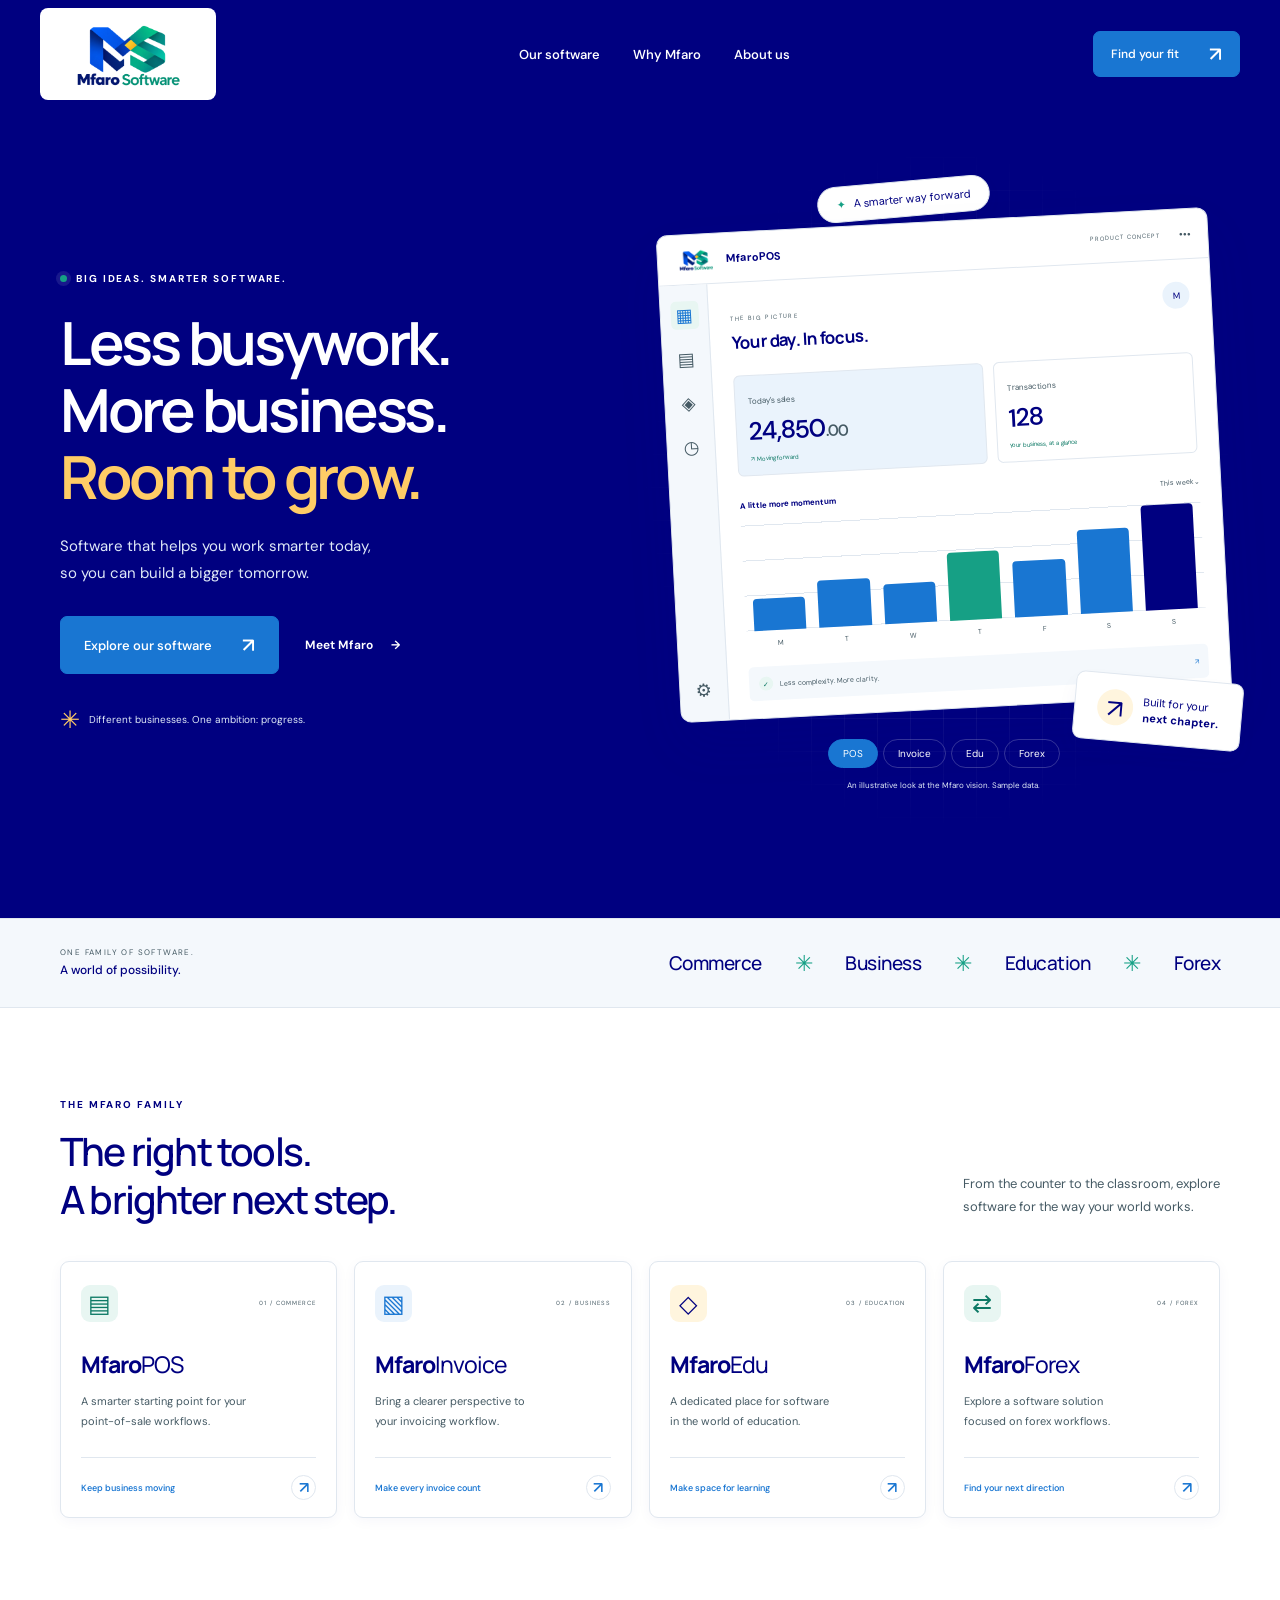
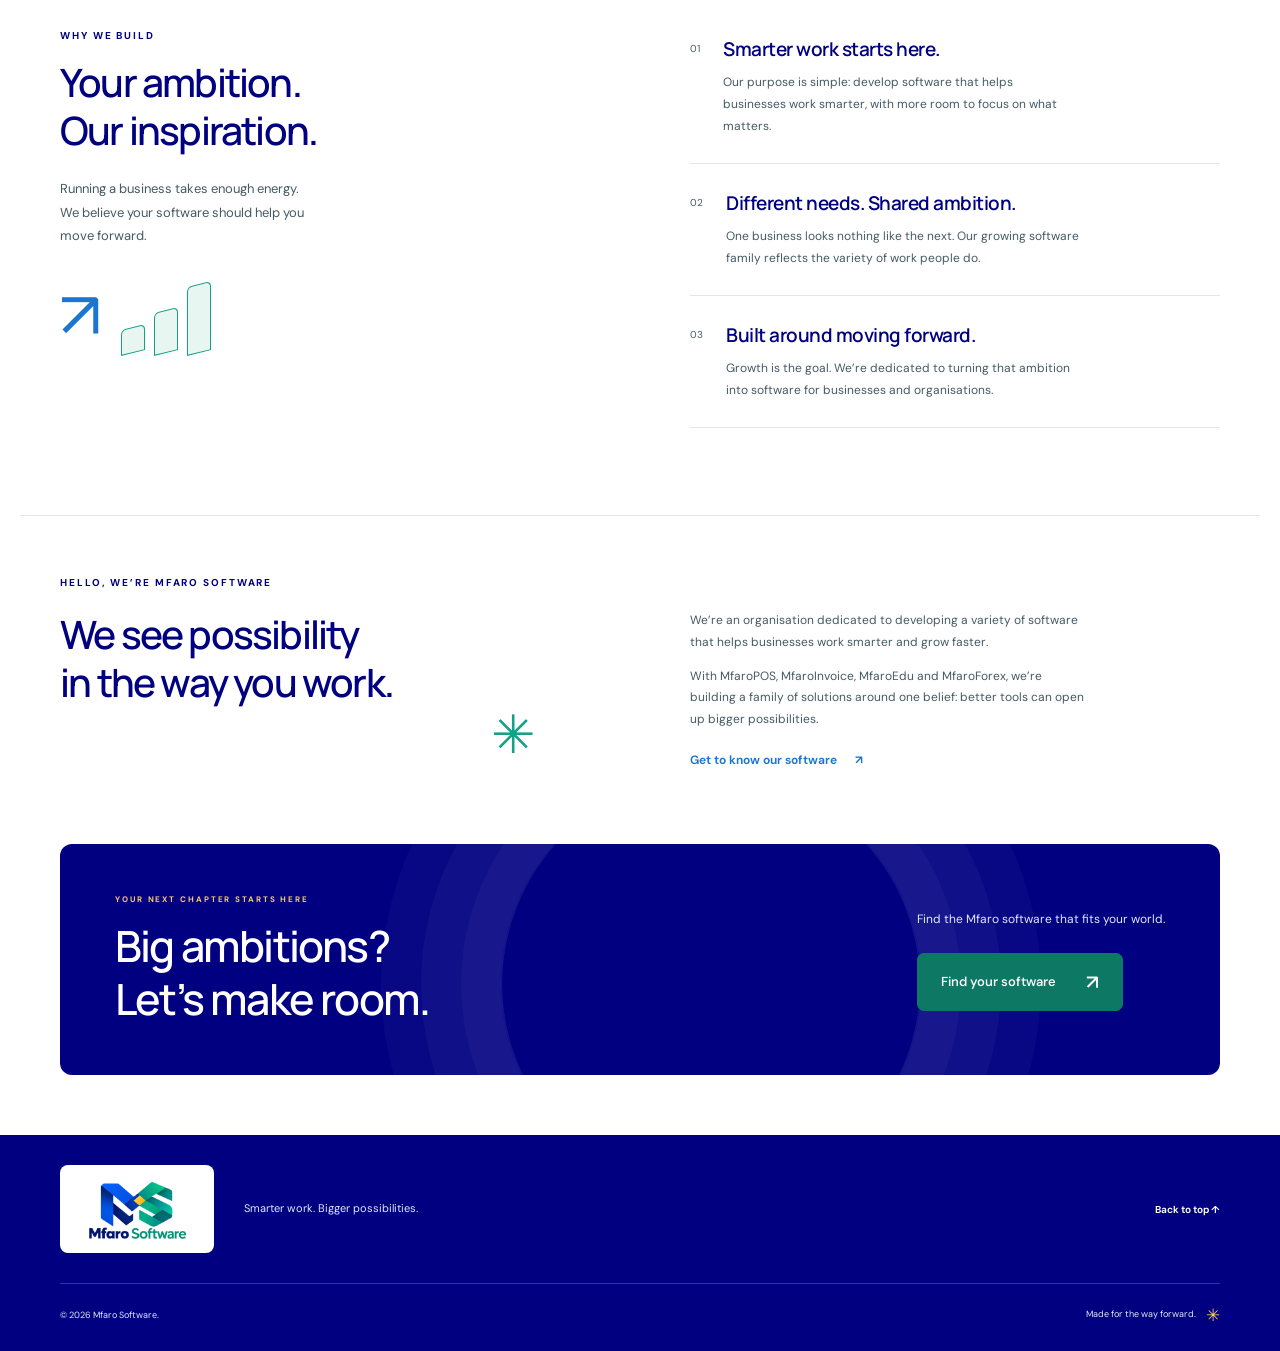
==== index.html @ 59308131 "Use supplied Mfaro Software logo across the website" ====
<!doctype html>
<html lang="en">
<head>
<meta charset="UTF-8"><meta name="viewport" content="width=device-width,initial-scale=1">
<meta name="description" content="Meet Mfaro Software. Explore MfaroPOS, MfaroInvoice, MfaroEdu and MfaroForex — software for smarter work and faster growth.">
<meta name="theme-color" content="#000080"><title>Mfaro Software — Make room for growth.</title>
<link rel="icon" type="image/png" href="mfaro-software-logo.png">
<link rel="stylesheet" href="style.css"><script src="app.js" defer></script>
</head>
<body>
<div class="header-shell"><header class="header"><a href="#" class="brand" aria-label="Mfaro Software home"><img class="brand-image" src="mfaro-software-logo.png" alt="Mfaro Software" width="176" height="92"></a><nav aria-label="Main navigation"><a href="#solutions">Our software</a><a href="#approach">Why Mfaro</a><a href="#about">About us</a></nav><button class="button small finder-open">Find your fit <span>↗</span></button><button class="menu-toggle" aria-expanded="false" aria-label="Toggle navigation">☰</button></header></div>
<main>
<div class="hero-shell"><section class="hero wrap"><div class="hero-copy"><div class="eyebrow"><span class="status-dot"></span> BIG IDEAS. SMARTER SOFTWARE.</div><h1>Less busywork.<br>More business.<br><em>Room to grow.</em></h1><p>Software that helps you work smarter today,<br class="desktop"> so you can build a bigger tomorrow.</p><div class="hero-actions"><a class="button" href="#solutions">Explore our software <span>↗</span></a><a class="text-link" href="#about">Meet Mfaro <span>→</span></a></div><div class="hero-note"><span class="mini-orbit">✳</span> Different businesses. One ambition: progress.</div></div>
<div class="hero-art"><div class="art-grid"></div><div class="floating-tag"><span>✦</span> A smarter way forward</div><div class="product-window"><div class="window-top"><span class="tiny-logo"><img src="mfaro-software-logo.png" alt="Mfaro Software" width="42" height="28"></span><strong id="preview-title">MfaroPOS</strong><span class="window-label">PRODUCT CONCEPT</span><span class="dots">•••</span></div><div class="window-body"><aside class="mock-sidebar" aria-hidden="true"><span class="selected">▦</span><span>▤</span><span>◈</span><span>◷</span><span class="sidebar-bottom">⚙</span></aside><div class="mock-main"><div class="mock-heading"><div><small>THE BIG PICTURE</small><h3 id="preview-headline">Your day. In focus.</h3></div><span class="mock-avatar">M</span></div><div class="mock-stats"><div><span id="stat-label">Today's sales</span><strong id="stat-value">24,850<span>.00</span></strong><small>↗ Moving forward</small></div><div class="stat-secondary"><span id="second-label">Transactions</span><strong id="second-value">128</strong><small>Your business, at a glance</small></div></div><div class="chart-header"><strong id="chart-title">A little more momentum</strong><span>This week⌄</span></div><div class="chart" aria-label="Illustrative growth chart"><div class="grid-lines"></div><div class="bars"><i style="--h:29%"></i><i style="--h:43%"></i><i style="--h:37%"></i><i style="--h:62%"></i><i style="--h:51%"></i><i style="--h:77%"></i><i style="--h:96%"></i></div><div class="chart-days"><span>M</span><span>T</span><span>W</span><span>T</span><span>F</span><span>S</span><span>S</span></div></div><div class="mock-bottom"><span class="check">✓</span><span>Less complexity. More clarity.</span><span>↗</span></div></div></div></div><div class="growth-badge"><span>↗</span><div>Built for your<br><strong>next chapter.</strong></div></div><div class="preview-tabs" role="group" aria-label="Explore product concepts"><button data-preview="pos" class="active" aria-pressed="true">POS</button><button data-preview="invoice" aria-pressed="false">Invoice</button><button data-preview="edu" aria-pressed="false">Edu</button><button data-preview="forex" aria-pressed="false">Forex</button></div><p class="concept-note">An illustrative look at the Mfaro vision. Sample data.</p></div></section></div>
<div class="intro-strip"><div class="wrap strip-inner"><span>ONE FAMILY OF SOFTWARE.<br><strong>A world of possibility.</strong></span><div>Commerce <span>✳</span> Business <span>✳</span> Education <span>✳</span> Forex</div></div></div>
<section class="solutions wrap" id="solutions"><div class="section-heading"><div><div class="eyebrow">THE MFARO FAMILY</div><h2>The right tools.<br>A brighter next step.</h2></div><p>From the counter to the classroom, explore<br class="desktop"> software for the way your world works.</p></div><div class="product-grid">
<button class="product-card" data-product="pos"><span class="product-top"><span class="product-symbol pos-symbol">▤</span><span class="product-index">01 / COMMERCE</span></span><h3>Mfaro<span>POS</span></h3><p>A smarter starting point for your<br>point-of-sale workflows.</p><span class="product-bottom"><span>Keep business moving</span><span class="arrow-circle">↗</span></span></button>
<button class="product-card" data-product="invoice"><span class="product-top"><span class="product-symbol invoice-symbol">▧</span><span class="product-index">02 / BUSINESS</span></span><h3>Mfaro<span>Invoice</span></h3><p>Bring a clearer perspective to<br>your invoicing workflow.</p><span class="product-bottom"><span>Make every invoice count</span><span class="arrow-circle">↗</span></span></button>
<button class="product-card" data-product="edu"><span class="product-top"><span class="product-symbol edu-symbol">◇</span><span class="product-index">03 / EDUCATION</span></span><h3>Mfaro<span>Edu</span></h3><p>A dedicated place for software<br>in the world of education.</p><span class="product-bottom"><span>Make space for learning</span><span class="arrow-circle">↗</span></span></button>
<button class="product-card" data-product="forex"><span class="product-top"><span class="product-symbol forex-symbol">⇄</span><span class="product-index">04 / FOREX</span></span><h3>Mfaro<span>Forex</span></h3><p>Explore a software solution<br>focused on forex workflows.</p><span class="product-bottom"><span>Find your next direction</span><span class="arrow-circle">↗</span></span></button>
</div></section>
<section class="approach wrap" id="approach"><div class="approach-title"><div class="eyebrow">WHY WE BUILD</div><h2>Your ambition.<br>Our inspiration.</h2><p>Running a business takes enough energy.<br>We believe your software should help you<br class="desktop"> move forward.</p><div class="line-art" aria-hidden="true"><span>↗</span><i></i><i></i><i></i></div></div><div class="principles"><article><span>01</span><div><h3>Smarter work starts here.</h3><p>Our purpose is simple: develop software that helps businesses work smarter, with more room to focus on what matters.</p></div></article><article><span>02</span><div><h3>Different needs. Shared ambition.</h3><p>One business looks nothing like the next. Our growing software family reflects the variety of work people do.</p></div></article><article><span>03</span><div><h3>Built around moving forward.</h3><p>Growth is the goal. We’re dedicated to turning that ambition into software for businesses and organisations.</p></div></article></div></section>
<section class="about wrap" id="about"><div class="eyebrow">HELLO, WE’RE MFARO SOFTWARE</div><h2>We see possibility<br>in the way you work.</h2><div class="about-text"><p>We’re an organisation dedicated to developing a variety of software that helps businesses work smarter and grow faster.</p><p>With MfaroPOS, MfaroInvoice, MfaroEdu and MfaroForex, we’re building a family of solutions around one belief: better tools can open up bigger possibilities.</p><a class="text-link" href="#solutions">Get to know our software <span>↗</span></a></div><span class="about-star" aria-hidden="true">✳</span></section>
<section class="cta wrap"><div><div class="eyebrow">YOUR NEXT CHAPTER STARTS HERE</div><h2>Big ambitions?<br>Let’s make room.</h2></div><div><p>Find the Mfaro software that fits your world.</p><button class="button light finder-open">Find your software <span>↗</span></button></div><div class="cta-orbit" aria-hidden="true"></div></section>
</main><div class="footer-shell"><footer class="wrap"><div class="footer-top"><a href="#" class="brand"><img class="brand-image" src="mfaro-software-logo.png" alt="Mfaro Software" width="176" height="92"></a><p>Smarter work. Bigger possibilities.</p><a class="text-link" href="#">Back to top ↑</a></div><div class="footer-bottom"><span>© <span id="year">2026</span> Mfaro Software.</span><span>Made for the way forward. <span class="footer-star">✳</span></span></div></footer></div>
<dialog id="product-dialog" aria-labelledby="dialog-title"><button class="close-dialog" aria-label="Close dialog">×</button><div id="dialog-content"></div></dialog>
</body></html>
---- style.css ----
@import url('https://fonts.googleapis.com/css2?family=DM+Sans:wght@400;450;500;550;600;650;700&family=Manrope:wght@400;500;600;650;700;750;800&display=swap');
:root{
  --primary-navy:#000080;
  --professional-blue:#1976D2;
  --emerald-green:#16A085;
  --white:#FFFFFF;
  --gold-accent:#FFCC66;
  --text-primary:var(--primary-navy);
  --text-secondary:#455A64;
  --background-primary:var(--white);
  --background-soft:#F4F8FC;
  --border-color:#E0E7EF;
  --blue-soft:#EAF3FC;
  --emerald-soft:#E8F6F2;
  --gold-soft:#FFF5DE;
  --blue-hover:#125DA8;
  --emerald-action:#0D7965;
  --emerald-hover:#096451;
  --text-on-dark:#DFE9F7;
  --border-on-dark:#FFFFFF33;
  --grid-on-dark:#FFFFFF18;
  --orbit-on-dark:#FFFFFF08;
  --shadow-soft:#0000800A;
  --shadow-medium:#00008014;
  --shadow-dialog:#00008033;
  --backdrop:#00008080;
  --mask-solid:#000000;
}*{box-sizing:border-box}html{scroll-behavior:smooth;scroll-padding-top:100px}body{margin:0;background:var(--background-primary);color:var(--text-primary);font-family:'DM Sans',sans-serif;-webkit-font-smoothing:antialiased}button,a{-webkit-tap-highlight-color:transparent}button{font:inherit;cursor:pointer}a{color:inherit;text-decoration:none}button:focus-visible,a:focus-visible{outline:3px solid var(--professional-blue);outline-offset:5px}.wrap{max-width:1240px;margin:auto;padding-left:40px;padding-right:40px}.header{height:108px;max-width:1320px;margin:auto;padding:0 40px;display:flex;align-items:center;justify-content:space-between;gap:35px}.brand{display:flex;align-items:center;gap:11px;font-size:31px;font-weight:800;line-height:.9;letter-spacing:-1.6px}.brand-sub{display:block;font-size:8px;letter-spacing:3.7px;margin-top:8px;margin-left:2px;font-weight:650}.brand-icon{display:flex;align-items:center;justify-content:center;font-weight:800;background:var(--text-primary);color:var(--gold-accent);height:42px;width:42px;border-radius:12px;font-size:31px;letter-spacing:-5px;padding-right:6px}.brand-icon span{font-size:19px;align-self:flex-start;line-height:1.1;margin-top:5px}.header nav{display:flex;gap:33px;font-size:13px;font-weight:550}.header nav a:hover,.text-link:hover{color:var(--professional-blue)}.button{display:inline-flex;align-items:center;justify-content:space-between;gap:30px;padding:18px 23px;background:var(--professional-blue);color:var(--white);border:1px solid var(--professional-blue);border-radius:7px;font-size:13px;font-weight:550;transition:transform .2s,background .2s}.button:hover{background:var(--blue-hover);transform:translateY(-2px)}.button span{font-size:20px;line-height:1}.button.small{padding:12px 17px;font-size:12px}.menu-toggle{display:none}.hero{display:grid;grid-template-columns:1.02fr 1fr;gap:30px;align-items:center;padding-top:61px;padding-bottom:80px;min-height:650px}.eyebrow{font-size:10px;font-weight:700;letter-spacing:1.9px;display:flex;align-items:center;gap:9px}.status-dot{height:7px;width:7px;border-radius:50%;background:var(--emerald-green);box-shadow:0 0 0 4px var(--emerald-soft)}h1,h2,h3,p{margin:0}h1,h2,h3{font-family:Manrope,sans-serif}h1{font-size:clamp(48px,4.65vw,65px);line-height:1.12;letter-spacing:-3.3px;font-weight:650;margin:25px 0 23px}h1 em{font-style:normal;color:var(--gold-accent)}p{font-size:15px;line-height:1.8;color:var(--text-secondary)}.hero-actions{display:flex;align-items:center;gap:26px;margin-top:29px}.text-link{color:var(--professional-blue);font-size:12px;font-weight:650;display:inline-flex;gap:18px;align-items:center}.hero-note{display:flex;align-items:center;gap:9px;font-size:10px;color:var(--text-secondary);margin-top:30px}.mini-orbit{font-size:24px;color:var(--emerald-green)}.hero-art{position:relative;padding:52px 0 46px 7px;min-width:0}.art-grid{position:absolute;inset:-12px -15px 15px;background-image:linear-gradient(var(--grid-on-dark) 1px,transparent 1px),linear-gradient(90deg,var(--grid-on-dark) 1px,transparent 1px);background-size:33px 33px;mask-image:radial-gradient(ellipse,var(--mask-solid) 30%,transparent 72%)}.floating-tag{position:absolute;top:12px;left:28%;font-size:11px;transform:rotate(-5deg);border:1px solid var(--border-color);background:var(--emerald-soft);padding:10px 18px;border-radius:30px;box-shadow:0 5px 15px var(--shadow-soft)}.floating-tag span{color:var(--professional-blue);margin-right:5px}.product-window{position:relative;transform:rotate(-3deg);background:var(--white);border:1px solid var(--border-color);border-radius:11px;box-shadow:0 24px 50px var(--shadow-medium);overflow:hidden}.window-top{height:50px;display:flex;align-items:center;gap:9px;border-bottom:1px solid var(--border-color);padding:0 17px}.tiny-logo{font-size:16px;color:var(--emerald-green);font-weight:800}.window-top strong{font-size:11px}.window-label{font-size:6px;letter-spacing:1px;margin-left:auto;color:var(--text-secondary)}.dots{font-size:11px;margin-left:10px;color:var(--text-secondary)}.window-body{display:flex}.mock-sidebar{width:48px;background:var(--background-soft);border-right:1px solid var(--border-color);display:flex;flex-direction:column;align-items:center;padding:16px 0;gap:16px;flex-shrink:0;color:var(--text-secondary);font-size:18px}.mock-sidebar span{width:28px;height:28px;display:grid;place-items:center}.mock-sidebar .selected{color:var(--professional-blue);background:var(--emerald-soft);border-radius:5px}.sidebar-bottom{margin-top:auto}.mock-main{padding:22px 21px 17px;flex:1;min-width:0}.mock-heading{display:flex;justify-content:space-between}.mock-heading small{font-size:6px;letter-spacing:1.4px;color:var(--text-secondary)}.mock-heading h3{font-size:17px;margin-top:5px;letter-spacing:-.6px}.mock-avatar{height:27px;width:27px;border-radius:50%;background:var(--blue-soft);display:grid;place-items:center;font-size:9px}.mock-stats{display:grid;grid-template-columns:1.25fr 1fr;gap:10px;margin-top:22px}.mock-stats>div{background:var(--blue-soft);border:1px solid var(--border-color);border-radius:6px;padding:12px}.mock-stats>div>span{font-size:8px;color:var(--text-secondary)}.mock-stats strong{font-size:25px;display:block;margin-top:6px;letter-spacing:-1px;font-weight:550}.mock-stats strong span{font-size:16px;color:var(--text-secondary)}.mock-stats small{font-size:6px;display:block;color:var(--emerald-action);margin-top:7px}.mock-stats .stat-secondary{background:var(--white);border-color:var(--border-color)}.stat-secondary strong{font-size:25px}.chart-header{display:flex;justify-content:space-between;margin-top:24px;font-size:8px}.chart-header>span{font-size:7px;color:var(--text-secondary)}.chart{position:relative;height:129px;margin-top:12px}.grid-lines{position:absolute;inset:0 0 20px;background:repeating-linear-gradient(to top,var(--border-color) 0px,var(--border-color) 1px,transparent 1px,transparent 35px)}.bars{height:109px;display:flex;align-items:flex-end;justify-content:space-around;position:relative;gap:13px;padding:0 8px}.bars i{height:var(--h);flex:1;border-radius:4px 4px 0 0;background:var(--blue-soft)}.bars i:nth-child(4){background:var(--emerald-green)}.bars i:last-child{background:var(--primary-navy)}.chart-days{display:flex;justify-content:space-around;padding-top:8px;font-size:7px;color:var(--text-secondary)}.mock-bottom{display:flex;align-items:center;gap:7px;background:var(--background-soft);margin-top:16px;border-radius:5px;padding:10px;font-size:7px;color:var(--text-secondary)}.mock-bottom>span:last-child{margin-left:auto;color:var(--professional-blue)}.check{background:var(--emerald-soft);color:var(--emerald-action);border-radius:50%;width:14px;height:14px;display:grid;place-items:center}.growth-badge{position:absolute;bottom:93px;right:-22px;display:flex;align-items:center;gap:10px;border:1px solid var(--border-color);background:var(--gold-soft);border-radius:9px;box-shadow:0 10px 20px var(--shadow-soft);padding:15px 22px;transform:rotate(5deg);font-size:11px;line-height:1.5}.growth-badge>span{font-size:26px;color:var(--gold-accent);background:var(--gold-soft);border-radius:50%;width:36px;height:36px;display:grid;place-items:center}.preview-tabs{display:flex;position:relative;justify-content:center;gap:5px;margin-top:30px}.preview-tabs button{border:0;background:transparent;font-size:10px;padding:7px 14px;border-radius:20px;color:var(--text-secondary)}.preview-tabs button.active{background:var(--professional-blue);color:var(--white)}.concept-note{position:relative;text-align:center;font-size:8px;margin-top:10px;color:var(--text-secondary)}.intro-strip{border-top:1px solid var(--border-color);border-bottom:1px solid var(--border-color);background:var(--background-soft)}.strip-inner{display:flex;align-items:center;justify-content:space-between;padding-top:26px;padding-bottom:26px;gap:30px}.strip-inner>span{font-size:8px;letter-spacing:1.4px;line-height:1.8;color:var(--text-secondary)}.strip-inner>span strong{font-size:12px;letter-spacing:0;color:var(--text-primary);font-weight:500}.strip-inner>div{display:flex;gap:33px;align-items:center;font-family:Manrope,sans-serif;font-size:19px;font-weight:500;letter-spacing:-.5px}.strip-inner>div span{color:var(--emerald-green);font-size:22px}.solutions{padding-top:90px;padding-bottom:85px}.section-heading{display:flex;align-items:flex-end;justify-content:space-between;margin-bottom:37px}.section-heading h2,h2{font-size:39px;line-height:1.22;letter-spacing:-1.8px;font-weight:550;margin-top:17px}.section-heading>p{font-size:13px;margin-bottom:5px}.product-grid{display:grid;grid-template-columns:repeat(4,1fr);gap:17px}.product-card{background:var(--white);box-shadow:0 3px 14px var(--shadow-soft);border:1px solid var(--border-color);border-radius:9px;text-align:left;padding:23px 20px 17px;color:var(--text-primary);transition:transform .2s,background .2s,box-shadow .2s}.product-card:hover{background:var(--white);transform:translateY(-6px);box-shadow:0 12px 20px var(--shadow-soft)}.product-top{display:flex;align-items:center;justify-content:space-between;gap:10px}.product-symbol{height:37px;width:37px;display:grid;place-items:center;font-size:24px;border-radius:9px}.pos-symbol{background:var(--emerald-soft);color:var(--emerald-action)}.invoice-symbol{background:var(--blue-soft);color:var(--professional-blue)}.edu-symbol{background:var(--gold-soft);color:var(--gold-accent)}.forex-symbol{background:var(--emerald-soft);color:var(--professional-blue)}.product-index{font-size:6px;letter-spacing:1px;color:var(--text-secondary)}.product-card h3{font-size:23px;font-weight:750;letter-spacing:-1px;margin-top:26px}.product-card h3>span{font-weight:450}.product-card p{font-size:11px;line-height:1.9;margin-top:11px}.product-bottom{border-top:1px solid var(--border-color);display:flex;align-items:center;justify-content:space-between;margin-top:25px;padding-top:17px;font-size:9px;font-weight:550}.arrow-circle{height:25px;width:25px;border-radius:50%;border:1px solid var(--border-color);display:grid;place-items:center;font-size:16px}.approach{display:grid;grid-template-columns:1fr 1fr;gap:100px;padding-top:26px;padding-bottom:87px}.approach-title p{font-size:13px;margin-top:23px}.principles article{display:flex;gap:23px;padding:26px 0;border-bottom:1px solid var(--border-color)}.principles article:first-child{padding-top:7px}.principles article>span{font-size:10px;color:var(--text-secondary);padding-top:6px}.principles h3{font-size:19px;letter-spacing:-.5px;font-weight:600}.principles p{font-size:12px;margin-top:10px;max-width:355px}.line-art{display:flex;align-items:flex-end;gap:9px;position:relative;margin-top:26px;height:79px;width:180px}.line-art i{display:block;width:24px;border:1px solid var(--border-color);background:var(--emerald-soft);border-radius:5px 5px 0 0;transform:skewY(-14deg)}.line-art i:nth-child(2){height:26px}.line-art i:nth-child(3){height:43px}.line-art i:nth-child(4){height:69px}.line-art span{font-size:66px;font-weight:400;margin-right:12px;color:var(--emerald-green);line-height:1.1}.about{border-top:1px solid var(--border-color);padding-top:60px;padding-bottom:70px;position:relative;display:grid;grid-template-columns:1fr 1fr;gap:0 100px}.about>.eyebrow{grid-column:1/-1}.about h2{margin-top:22px}.about-text{margin-top:21px;max-width:400px}.about-text p{font-size:12px;margin-bottom:12px}.about-text .text-link{margin-top:10px}.about-star{position:absolute;left:38%;bottom:70px;font-size:53px;color:var(--gold-accent)}.cta{background:var(--text-primary);border-radius:12px;color:var(--white);position:relative;overflow:hidden;display:flex;justify-content:space-between;align-items:center;padding:50px 55px;margin-top:5px;margin-bottom:60px;max-width:1160px;gap:30px}.cta .eyebrow{color:var(--gold-accent);font-size:8px}.cta h2{font-size:43px;margin-top:16px;position:relative;z-index:1}.cta>div:nth-child(2){position:relative;z-index:1}.cta p{color:var(--text-on-dark);font-size:12px;margin-bottom:22px}.button.light{background:var(--emerald-action);color:var(--white);border-color:var(--emerald-action)}.button.light:hover{background:var(--emerald-hover);border-color:var(--emerald-hover)}.cta-orbit{position:absolute;left:38%;top:-70px;border:1px solid var(--grid-on-dark);width:420px;height:420px;border-radius:50%;box-shadow:0 0 0 40px var(--orbit-on-dark),0 0 0 80px var(--orbit-on-dark),0 0 0 120px var(--orbit-on-dark)}footer{padding-bottom:25px}.footer-top{display:flex;align-items:center;gap:30px;padding-bottom:30px}.footer-top .brand{font-size:24px}.footer-top .brand-icon{height:34px;width:34px;font-size:25px}.footer-top .brand-icon span{font-size:14px}.footer-top .brand-sub{font-size:6px;letter-spacing:3px;margin-top:6px}.footer-top p{font-size:11px}.footer-top>.text-link{margin-left:auto;font-size:10px}.footer-bottom{display:flex;justify-content:space-between;border-top:1px solid var(--border-color);padding-top:20px;font-size:9px;color:var(--text-secondary);align-items:center}.footer-star{font-size:17px;vertical-align:middle;margin-left:8px;color:var(--emerald-green)}dialog{border:1px solid var(--border-color);border-radius:15px;padding:42px;color:var(--text-primary);background:var(--background-primary);width:min(520px,calc(100% - 32px));box-shadow:0 30px 100px var(--shadow-dialog)}dialog::backdrop{background:var(--backdrop);backdrop-filter:blur(5px)}.close-dialog{position:absolute;right:14px;top:10px;font-size:27px;background:transparent;border:0;color:var(--text-primary)}dialog h2{font-size:31px;margin:18px 0}dialog p{font-size:13px}dialog .eyebrow{font-size:9px}dialog .button{margin-top:25px}.finder-options{display:grid;grid-template-columns:1fr 1fr;gap:10px;margin-top:25px}.finder-options button{border:1px solid var(--border-color);background:var(--white);text-align:left;padding:18px 14px;border-radius:7px;color:var(--text-primary);font-size:12px}.finder-options button:hover{background:var(--emerald-soft);border-color:var(--border-color)}.finder-options button span{display:block;color:var(--text-secondary);font-size:10px;margin-top:7px}.detail-tag{display:inline-block;background:var(--emerald-soft);padding:7px 11px;border-radius:20px;color:var(--emerald-action);font-size:10px;margin-top:20px}.detail-note{border-top:1px solid var(--border-color);padding-top:16px;margin-top:22px;font-size:10px!important}.dialog-back{background:none;border:0;padding:0;color:var(--professional-blue);font-size:11px;margin-top:22px;display:block}

/* Brand contexts: preserve existing component geometry and behaviour. */
.header-shell,.hero-shell,.footer-shell{background:var(--primary-navy)}
.header{color:var(--white)}
.header .brand-icon,footer .brand-icon{background:var(--professional-blue);color:var(--white)}
.header nav a{color:var(--white);border-radius:4px;transition:background .2s,box-shadow .2s}
.header nav a:hover,.header nav a:active{background:var(--professional-blue);box-shadow:0 0 0 7px var(--professional-blue);color:var(--white)}
.header .menu-toggle{color:var(--white)}
.hero{color:var(--white)}
.hero-copy p,.hero-note,.concept-note{color:var(--text-on-dark)}
.hero-copy .eyebrow{color:var(--white)}
.hero .text-link{color:var(--white)}
.hero .text-link:hover{color:var(--gold-accent)}
.mini-orbit{color:var(--gold-accent)}
.status-dot{box-shadow:0 0 0 4px var(--grid-on-dark)}
.product-window,.growth-badge,.floating-tag{color:var(--text-primary)}
.floating-tag{background:var(--white);border-color:var(--border-color)}
.floating-tag span{color:var(--emerald-green)}
.growth-badge{background:var(--white)}
.growth-badge>span{background:var(--gold-soft);color:var(--text-primary)}
.preview-tabs button{color:var(--white);border:1px solid var(--border-on-dark);transition:background .2s,border-color .2s}
.preview-tabs button:hover{background:var(--blue-hover);border-color:var(--professional-blue)}
.preview-tabs button.active{border-color:var(--professional-blue)}
.bars i{background:var(--professional-blue)}
.bars i:nth-child(4){background:var(--emerald-green)}
.bars i:last-child{background:var(--primary-navy)}
.tiny-logo{color:var(--professional-blue)}
.pos-symbol{color:var(--emerald-action)}
.edu-symbol{color:var(--text-primary)}
.forex-symbol{color:var(--emerald-action)}
.product-card:hover{border-color:var(--professional-blue)}
.product-card:hover .arrow-circle{background:var(--professional-blue);border-color:var(--professional-blue);color:var(--white)}
.product-bottom{color:var(--professional-blue)}
.line-art span{color:var(--professional-blue)}
.line-art i{border-color:var(--emerald-green)}
.about-star{color:var(--emerald-green)}
.cta h2{color:var(--white)}
footer{padding-top:30px;color:var(--white)}
.footer-top p,.footer-bottom{color:var(--text-on-dark)}
.footer-top>.text-link{color:var(--white)}
.footer-top>.text-link:hover{color:var(--gold-accent)}
.footer-bottom{border-color:var(--border-on-dark)}
.footer-star{color:var(--gold-accent)}
.finder-options button:hover{border-color:var(--professional-blue)}
.finder-options button:active{background:var(--blue-soft)}
.detail-tag{color:var(--emerald-action)}
.dialog-back:hover{color:var(--blue-hover)}
button:focus-visible,a:focus-visible{outline-color:var(--professional-blue)}
.header :focus-visible,.hero :focus-visible,.cta :focus-visible,footer :focus-visible{outline-color:var(--gold-accent)}
.button:active{background:var(--blue-hover);transform:translateY(0)}
.button.light:active{background:var(--emerald-hover)}
button:disabled{opacity:.55;cursor:not-allowed;transform:none}


@media(min-width:1500px){.hero{padding-top:85px;padding-bottom:100px}.header{height:115px}}@media(max-width:1100px){.wrap{padding-left:30px;padding-right:30px}.hero{gap:25px}h1{font-size:52px}.growth-badge{right:-4px}.mock-main{padding:17px 14px}.mock-stats strong{font-size:21px}.hero-actions{gap:18px}.hero-actions .button{padding:16px;gap:18px}.product-grid{gap:10px}.product-card{padding:19px 14px 15px}.product-index{font-size:5px}.product-card h3{font-size:20px}.product-card p{font-size:10px}.product-bottom{font-size:8px}.approach,.about{gap:60px}.cta{margin-left:30px;margin-right:30px}.strip-inner>div{gap:22px;font-size:17px}}
@media(max-width:760px){.header{height:85px;padding:0 24px;gap:15px}.header .brand{font-size:26px}.header .brand-icon{height:37px;width:37px}.header .button{margin-left:auto;padding:11px 13px;gap:12px;font-size:10px}.menu-toggle{display:block;border:0;background:none;color:var(--text-primary);font-size:22px;padding:5px}.header nav{display:none;position:absolute;left:20px;right:20px;top:77px;background:var(--background-primary);border:1px solid var(--border-color);padding:23px;z-index:10;border-radius:8px;box-shadow:0 12px 30px var(--shadow-soft)}.header nav.open{display:flex;flex-direction:column;gap:23px}.wrap{padding-left:25px;padding-right:25px}.hero{grid-template-columns:1fr;padding-top:34px;gap:20px;padding-bottom:35px}.hero-copy{max-width:520px}.eyebrow{font-size:8px;letter-spacing:1.5px}h1{font-size:clamp(37px,10.5vw,55px);letter-spacing:-2px;margin-top:24px}.hero p{font-size:14px}.hero-actions{gap:28px}.hero-note{font-size:10px;margin-top:23px}.hero-art{max-width:510px;width:100%;margin:0 auto;padding:52px 12px 20px}.hero-art .concept-note{font-size:8px}.product-window{transform:rotate(-2deg)}.mock-main{padding:20px}.mock-stats strong{font-size:27px}.growth-badge{bottom:90px;right:-5px;padding:12px 18px}.strip-inner{flex-direction:column;align-items:flex-start;gap:19px;padding-top:24px;padding-bottom:24px}.strip-inner>span br{display:none}.strip-inner>span strong{margin-left:12px;font-size:11px}.strip-inner>div{width:100%;justify-content:space-between;font-size:15px;gap:8px}.strip-inner>div span{font-size:16px}.solutions{padding-top:52px;padding-bottom:48px}.section-heading{display:block;margin-bottom:25px}.section-heading h2,h2{font-size:33px;letter-spacing:-1.4px}.section-heading>p{margin-top:19px;font-size:12px}.desktop{display:none}.product-grid{grid-template-columns:1fr 1fr;gap:12px}.product-card{padding:18px 15px}.product-index{font-size:5px;letter-spacing:.6px}.product-symbol{width:31px;height:31px;font-size:21px}.product-card h3{font-size:21px;margin-top:21px}.product-card p{font-size:10px}.product-card p br{display:none}.product-bottom{font-size:8px;gap:5px;margin-top:19px}.arrow-circle{flex-shrink:0;width:21px;height:21px;font-size:13px}.approach{grid-template-columns:1fr;gap:28px;padding-top:13px;padding-bottom:48px}.approach-title p{margin-top:17px;font-size:12px}.line-art{display:none}.principles article{padding:23px 0;gap:21px}.principles h3{font-size:18px}.principles p{max-width:none}.about{display:block;padding-top:40px;padding-bottom:44px}.about h2{font-size:34px}.about-text{max-width:90%;margin-top:24px}.about-star{left:auto;right:20px;top:91px;bottom:auto;font-size:42px}.cta{margin:0 20px 40px;padding:32px 27px;display:block}.cta h2{font-size:37px}.cta p{margin-top:24px;font-size:11px;margin-bottom:18px}.cta .button{font-size:12px}.cta-orbit{left:40%;top:0}.footer-top{flex-wrap:wrap;gap:18px;padding-bottom:24px}.footer-top p{order:3;flex-basis:100%;font-size:11px}.footer-top>.text-link{font-size:9px}.footer-bottom{font-size:8px;gap:10px}.footer-star{font-size:15px}dialog{padding:35px 26px}.finder-options{gap:9px}}
@media(prefers-reduced-motion:reduce){html{scroll-behavior:auto}*{transition:none!important}}


@media(max-width:760px){.header nav{background:var(--primary-navy);border-color:var(--border-on-dark)}}

/* Supplied Mfaro Software logo, preserved with its original transparency. */
.brand-image{display:block;width:176px;height:92px;object-fit:contain;background:var(--white);border-radius:8px;padding:3px}
.footer-top .brand-image{width:154px;height:88px}
.tiny-logo img{display:block;width:42px;height:28px;object-fit:contain;background:var(--white);border-radius:3px}
@media(max-width:760px){.header .brand-image{width:126px;height:74px}.footer-top .brand-image{width:135px;height:80px}}
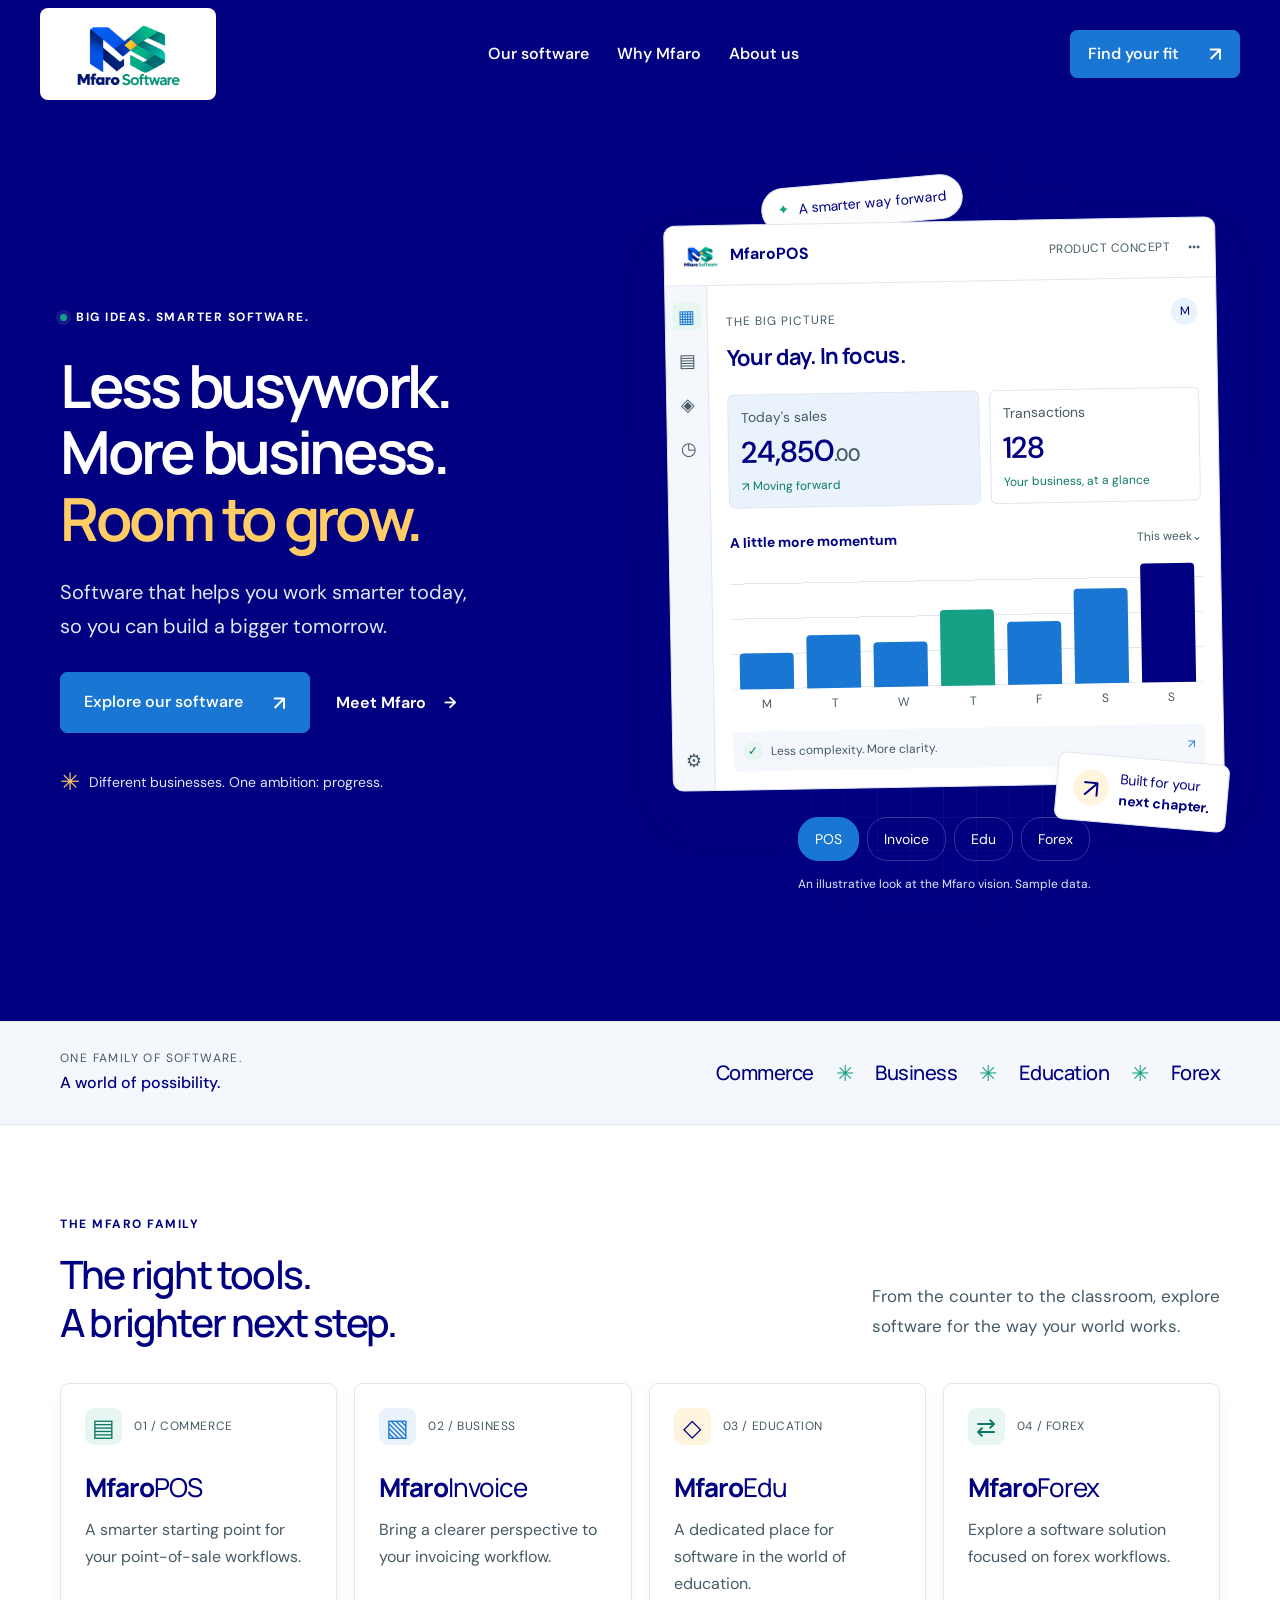
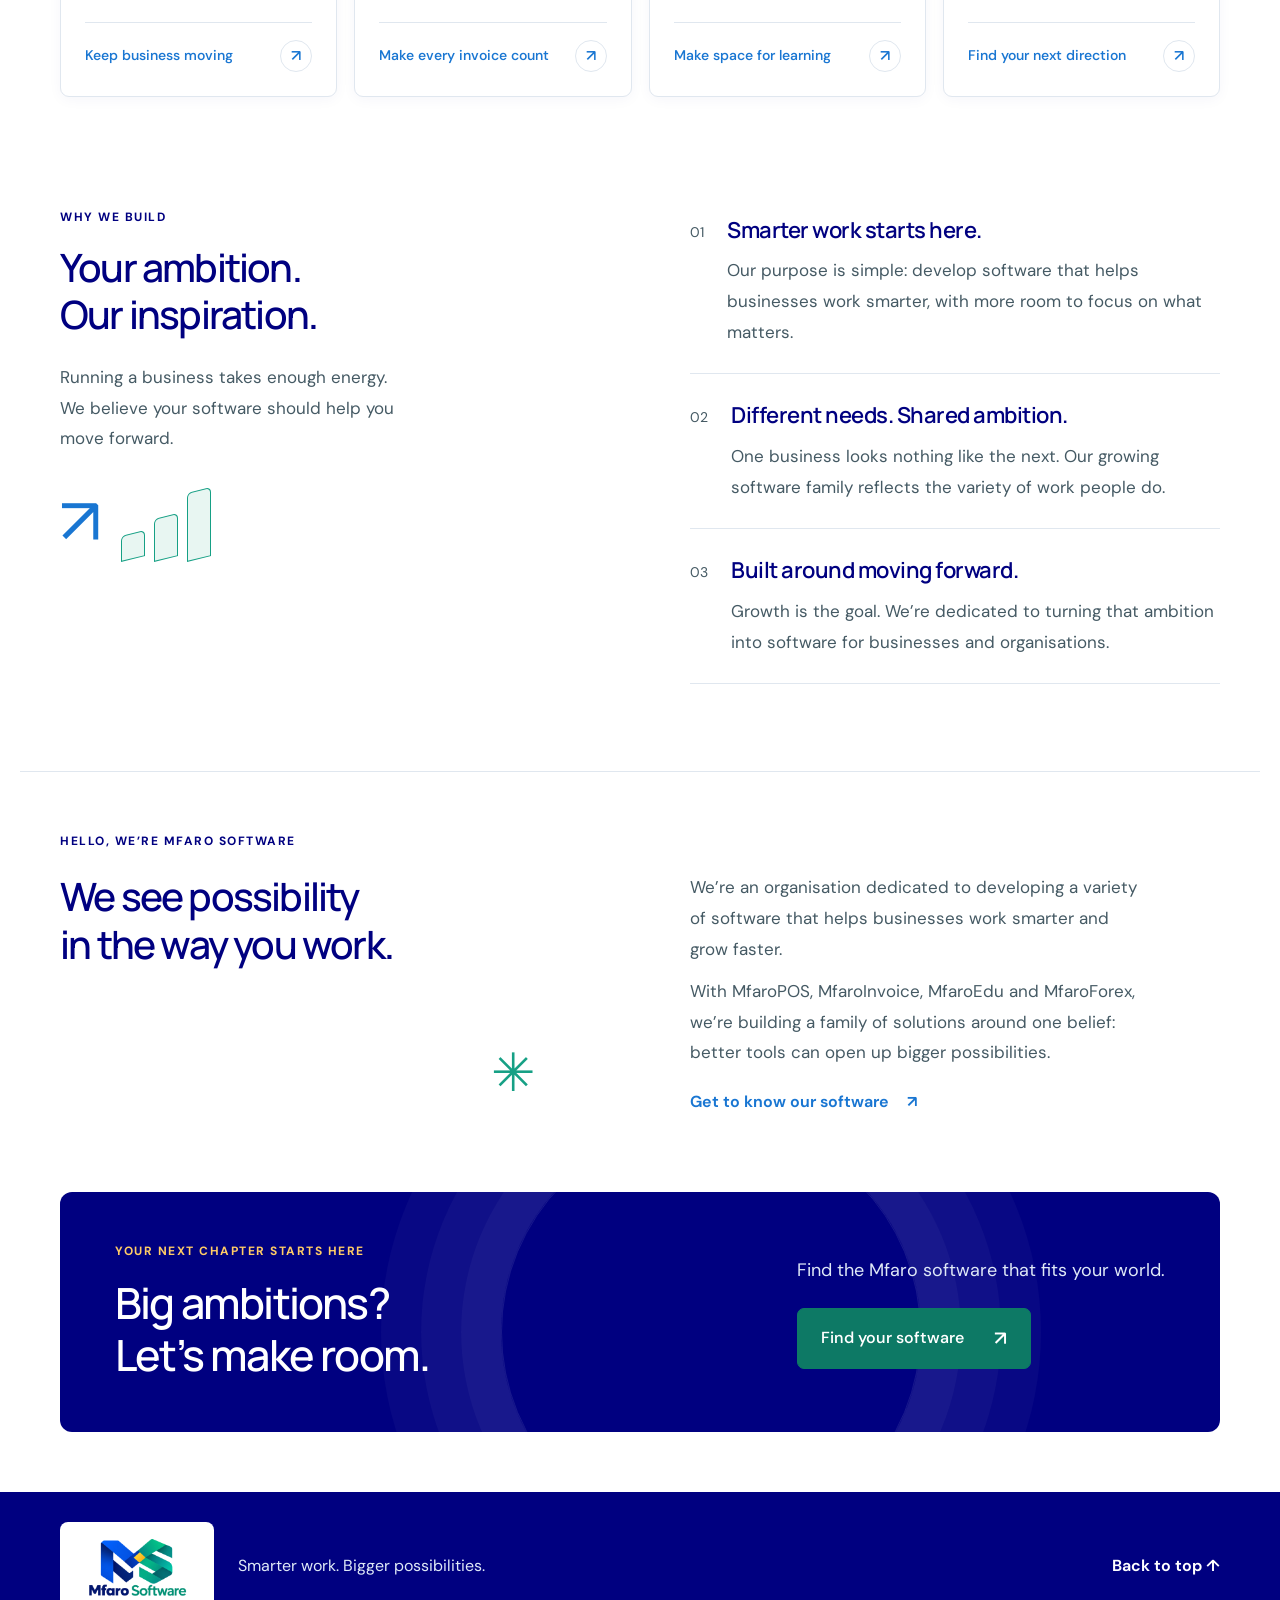
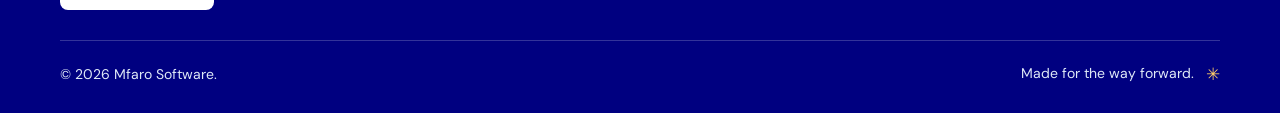
==== commit 100b2eba: "Improve website readability with larger text and responsive spacing" ====
--- a/index.html
+++ b/index.html
@@ -14,10 +14,10 @@
 <div class="hero-art"><div class="art-grid"></div><div class="floating-tag"><span>✦</span> A smarter way forward</div><div class="product-window"><div class="window-top"><span class="tiny-logo"><img src="mfaro-software-logo.png" alt="Mfaro Software" width="42" height="28"></span><strong id="preview-title">MfaroPOS</strong><span class="window-label">PRODUCT CONCEPT</span><span class="dots">•••</span></div><div class="window-body"><aside class="mock-sidebar" aria-hidden="true"><span class="selected">▦</span><span>▤</span><span>◈</span><span>◷</span><span class="sidebar-bottom">⚙</span></aside><div class="mock-main"><div class="mock-heading"><div><small>THE BIG PICTURE</small><h3 id="preview-headline">Your day. In focus.</h3></div><span class="mock-avatar">M</span></div><div class="mock-stats"><div><span id="stat-label">Today's sales</span><strong id="stat-value">24,850<span>.00</span></strong><small>↗ Moving forward</small></div><div class="stat-secondary"><span id="second-label">Transactions</span><strong id="second-value">128</strong><small>Your business, at a glance</small></div></div><div class="chart-header"><strong id="chart-title">A little more momentum</strong><span>This week⌄</span></div><div class="chart" aria-label="Illustrative growth chart"><div class="grid-lines"></div><div class="bars"><i style="--h:29%"></i><i style="--h:43%"></i><i style="--h:37%"></i><i style="--h:62%"></i><i style="--h:51%"></i><i style="--h:77%"></i><i style="--h:96%"></i></div><div class="chart-days"><span>M</span><span>T</span><span>W</span><span>T</span><span>F</span><span>S</span><span>S</span></div></div><div class="mock-bottom"><span class="check">✓</span><span>Less complexity. More clarity.</span><span>↗</span></div></div></div></div><div class="growth-badge"><span>↗</span><div>Built for your<br><strong>next chapter.</strong></div></div><div class="preview-tabs" role="group" aria-label="Explore product concepts"><button data-preview="pos" class="active" aria-pressed="true">POS</button><button data-preview="invoice" aria-pressed="false">Invoice</button><button data-preview="edu" aria-pressed="false">Edu</button><button data-preview="forex" aria-pressed="false">Forex</button></div><p class="concept-note">An illustrative look at the Mfaro vision. Sample data.</p></div></section></div>
 <div class="intro-strip"><div class="wrap strip-inner"><span>ONE FAMILY OF SOFTWARE.<br><strong>A world of possibility.</strong></span><div>Commerce <span>✳</span> Business <span>✳</span> Education <span>✳</span> Forex</div></div></div>
 <section class="solutions wrap" id="solutions"><div class="section-heading"><div><div class="eyebrow">THE MFARO FAMILY</div><h2>The right tools.<br>A brighter next step.</h2></div><p>From the counter to the classroom, explore<br class="desktop"> software for the way your world works.</p></div><div class="product-grid">
-<button class="product-card" data-product="pos"><span class="product-top"><span class="product-symbol pos-symbol">▤</span><span class="product-index">01 / COMMERCE</span></span><h3>Mfaro<span>POS</span></h3><p>A smarter starting point for your<br>point-of-sale workflows.</p><span class="product-bottom"><span>Keep business moving</span><span class="arrow-circle">↗</span></span></button>
-<button class="product-card" data-product="invoice"><span class="product-top"><span class="product-symbol invoice-symbol">▧</span><span class="product-index">02 / BUSINESS</span></span><h3>Mfaro<span>Invoice</span></h3><p>Bring a clearer perspective to<br>your invoicing workflow.</p><span class="product-bottom"><span>Make every invoice count</span><span class="arrow-circle">↗</span></span></button>
-<button class="product-card" data-product="edu"><span class="product-top"><span class="product-symbol edu-symbol">◇</span><span class="product-index">03 / EDUCATION</span></span><h3>Mfaro<span>Edu</span></h3><p>A dedicated place for software<br>in the world of education.</p><span class="product-bottom"><span>Make space for learning</span><span class="arrow-circle">↗</span></span></button>
-<button class="product-card" data-product="forex"><span class="product-top"><span class="product-symbol forex-symbol">⇄</span><span class="product-index">04 / FOREX</span></span><h3>Mfaro<span>Forex</span></h3><p>Explore a software solution<br>focused on forex workflows.</p><span class="product-bottom"><span>Find your next direction</span><span class="arrow-circle">↗</span></span></button>
+<button class="product-card" data-product="pos"><span class="product-top"><span class="product-symbol pos-symbol">▤</span><span class="product-index">01 / COMMERCE</span></span><h3>Mfaro<span>POS</span></h3><p>A smarter starting point for your point-of-sale workflows.</p><span class="product-bottom"><span>Keep business moving</span><span class="arrow-circle">↗</span></span></button>
+<button class="product-card" data-product="invoice"><span class="product-top"><span class="product-symbol invoice-symbol">▧</span><span class="product-index">02 / BUSINESS</span></span><h3>Mfaro<span>Invoice</span></h3><p>Bring a clearer perspective to your invoicing workflow.</p><span class="product-bottom"><span>Make every invoice count</span><span class="arrow-circle">↗</span></span></button>
+<button class="product-card" data-product="edu"><span class="product-top"><span class="product-symbol edu-symbol">◇</span><span class="product-index">03 / EDUCATION</span></span><h3>Mfaro<span>Edu</span></h3><p>A dedicated place for software in the world of education.</p><span class="product-bottom"><span>Make space for learning</span><span class="arrow-circle">↗</span></span></button>
+<button class="product-card" data-product="forex"><span class="product-top"><span class="product-symbol forex-symbol">⇄</span><span class="product-index">04 / FOREX</span></span><h3>Mfaro<span>Forex</span></h3><p>Explore a software solution focused on forex workflows.</p><span class="product-bottom"><span>Find your next direction</span><span class="arrow-circle">↗</span></span></button>
 </div></section>
 <section class="approach wrap" id="approach"><div class="approach-title"><div class="eyebrow">WHY WE BUILD</div><h2>Your ambition.<br>Our inspiration.</h2><p>Running a business takes enough energy.<br>We believe your software should help you<br class="desktop"> move forward.</p><div class="line-art" aria-hidden="true"><span>↗</span><i></i><i></i><i></i></div></div><div class="principles"><article><span>01</span><div><h3>Smarter work starts here.</h3><p>Our purpose is simple: develop software that helps businesses work smarter, with more room to focus on what matters.</p></div></article><article><span>02</span><div><h3>Different needs. Shared ambition.</h3><p>One business looks nothing like the next. Our growing software family reflects the variety of work people do.</p></div></article><article><span>03</span><div><h3>Built around moving forward.</h3><p>Growth is the goal. We’re dedicated to turning that ambition into software for businesses and organisations.</p></div></article></div></section>
 <section class="about wrap" id="about"><div class="eyebrow">HELLO, WE’RE MFARO SOFTWARE</div><h2>We see possibility<br>in the way you work.</h2><div class="about-text"><p>We’re an organisation dedicated to developing a variety of software that helps businesses work smarter and grow faster.</p><p>With MfaroPOS, MfaroInvoice, MfaroEdu and MfaroForex, we’re building a family of solutions around one belief: better tools can open up bigger possibilities.</p><a class="text-link" href="#solutions">Get to know our software <span>↗</span></a></div><span class="about-star" aria-hidden="true">✳</span></section>
--- a/style.css
+++ b/style.css
@@ -92,3 +92,125 @@
 .footer-top .brand-image{width:154px;height:88px}
 .tiny-logo img{display:block;width:42px;height:28px;object-fit:contain;background:var(--white);border-radius:3px}
 @media(max-width:760px){.header .brand-image{width:126px;height:74px}.footer-top .brand-image{width:135px;height:80px}}
+/* Readable type sizes across the marketing page and illustrative product UI. */
+:root{--font-body:1.125rem;--font-ui:1rem;--font-small:.875rem;--font-caption:.75rem}
+body{font-size:var(--font-body);line-height:1.65}
+p{font-size:var(--font-body);line-height:1.75}
+.header nav{font-size:var(--font-ui);gap:28px}
+.button,.button.small,.cta .button,.header .button{font-size:var(--font-ui);line-height:1.4}
+.text-link,.footer-top>.text-link{font-size:var(--font-ui);line-height:1.5}
+.eyebrow,.cta .eyebrow,dialog .eyebrow{font-size:var(--font-caption);line-height:1.6;letter-spacing:1.5px}
+.hero-copy p{font-size:1.25rem;line-height:1.7}
+.hero-note{font-size:var(--font-small);line-height:1.6}
+.hero-actions{flex-wrap:wrap;row-gap:18px}
+.floating-tag,.growth-badge{font-size:var(--font-small)}
+.floating-tag{left:18%;padding:10px 15px}
+.product-window{transform:rotate(-1deg)}
+.window-top{min-height:60px;height:auto;flex-wrap:wrap;padding:12px 15px;gap:8px}
+.window-top strong{font-size:var(--font-ui)}
+.window-label,.dots{font-size:var(--font-caption)}
+.window-label{letter-spacing:.5px}
+.mock-sidebar{width:42px}
+.mock-main{padding:20px 18px 18px}
+.mock-heading{gap:10px}
+.mock-heading small{font-size:var(--font-caption);letter-spacing:1px}
+.mock-heading h3{font-size:1.375rem;line-height:1.35;margin-top:8px}
+.mock-avatar{font-size:var(--font-caption);flex-shrink:0}
+.mock-stats{grid-template-columns:1.2fr 1fr;gap:10px}
+.mock-stats>div{padding:12px;min-width:0}
+.mock-stats>div>span{font-size:var(--font-small);line-height:1.5;display:block}
+.mock-stats strong,.stat-secondary strong{font-size:1.875rem;letter-spacing:-1px;line-height:1.2;overflow-wrap:anywhere}
+.mock-stats strong span{font-size:1.125rem}
+.mock-stats small{font-size:var(--font-caption);line-height:1.5}
+.chart-header{font-size:var(--font-small);gap:12px;align-items:center;flex-wrap:wrap;line-height:1.5}
+.chart-header>span,.chart-days{font-size:var(--font-caption)}
+.chart{height:150px}
+.bars{height:124px}
+.grid-lines{bottom:26px}
+.chart-days{padding-top:7px;line-height:1.4}
+.mock-bottom{font-size:var(--font-caption);line-height:1.5;gap:8px}
+.check{width:20px;height:20px;flex-shrink:0}
+.preview-tabs{gap:8px;flex-wrap:wrap}
+.preview-tabs button{font-size:var(--font-small);padding:9px 16px;min-height:44px}
+.concept-note,.hero-art .concept-note{font-size:var(--font-caption);line-height:1.6;margin-top:14px}
+.growth-badge{right:-8px;bottom:115px;padding:12px 16px}
+.strip-inner>span{font-size:var(--font-caption)}
+.strip-inner>span strong{font-size:var(--font-ui)}
+.strip-inner>div{flex-wrap:wrap;font-size:1.25rem;gap:22px}
+.section-heading{gap:30px}
+.section-heading>p{font-size:1.0625rem;max-width:390px}
+.product-card{padding:24px;display:flex;flex-direction:column;min-width:0}
+.product-top{flex-wrap:wrap;gap:12px}
+.product-index{font-size:var(--font-caption);letter-spacing:.6px}
+.product-card h3{font-size:1.625rem;line-height:1.3}
+.product-card p{font-size:var(--font-ui);line-height:1.7;margin-bottom:24px}
+.product-card p br{display:none}
+.product-card p br::after{content:' '}
+.product-bottom{font-size:var(--font-small);line-height:1.5;gap:12px;margin-top:auto;width:100%}
+.arrow-circle{width:32px;height:32px;flex-shrink:0}
+.approach-title p,.principles p,.about-text p{font-size:1.0625rem;line-height:1.8}
+.principles h3{font-size:1.375rem;line-height:1.4}
+.principles article>span{font-size:var(--font-small)}
+.principles p{max-width:none}
+.about-text{max-width:460px}
+.cta p{font-size:var(--font-body)}
+.footer-top{flex-wrap:wrap;gap:24px}
+.footer-top p{font-size:var(--font-ui)}
+.footer-bottom{font-size:var(--font-small);line-height:1.6;flex-wrap:wrap;gap:16px}
+dialog{width:min(620px,calc(100% - 32px));max-height:calc(100dvh - 40px);overflow-y:auto}
+dialog p{font-size:1.0625rem;line-height:1.75}
+.finder-options button{font-size:var(--font-ui);line-height:1.5}
+.finder-options button span,.detail-tag,.dialog-back{font-size:var(--font-small);line-height:1.6}
+.detail-note{font-size:var(--font-small)!important;line-height:1.75}
+.close-dialog{min-width:44px;min-height:44px}
+@media(max-width:1100px){
+  .product-grid{grid-template-columns:repeat(2,minmax(0,1fr));gap:20px}
+  .hero{grid-template-columns:1fr 1fr;gap:24px}
+  .mock-main{padding:16px 12px}
+  .mock-stats{grid-template-columns:1fr}
+  .header nav{gap:20px}
+  .header .button{gap:16px}
+}
+@media(max-width:900px){
+  .hero{grid-template-columns:1fr}
+  .hero-copy{max-width:650px}
+  .hero-art{max-width:620px;width:100%;margin:auto}
+  .mock-stats{grid-template-columns:1.2fr 1fr}
+  .strip-inner{flex-wrap:wrap}
+  .section-heading{align-items:flex-start;flex-direction:column;gap:20px}
+}
+@media(max-width:760px){
+  .header{gap:12px;padding:0 20px}
+  .header .button{font-size:var(--font-small);padding:10px 12px;gap:10px}
+  .header nav{font-size:var(--font-ui)}
+  .hero-copy p{font-size:var(--font-body)}
+  .hero-note{font-size:var(--font-small)}
+  .hero-actions{gap:20px}
+  .hero-art{padding-left:0;padding-right:0}
+  .floating-tag{left:12%}
+  .growth-badge{font-size:var(--font-small);right:0;bottom:120px}
+  .strip-inner>span strong{font-size:var(--font-ui);display:block;margin:6px 0 0}
+  .strip-inner>div{font-size:var(--font-ui);justify-content:flex-start;gap:12px}
+  .section-heading>p{font-size:1.0625rem}
+  .approach-title p{font-size:1.0625rem}
+  .cta p{font-size:var(--font-body)}
+  .footer-top p{font-size:var(--font-ui)}
+  .footer-top>.text-link{font-size:var(--font-small)}
+  .footer-bottom{font-size:var(--font-small)}
+}
+@media(max-width:600px){
+  .product-grid{grid-template-columns:1fr}
+  .mock-stats{grid-template-columns:1fr}
+  .window-label{margin-left:0}
+  .window-top .dots{margin-left:auto}
+  .mock-heading h3{font-size:1.25rem}
+  .preview-tabs{gap:6px}
+  .preview-tabs button{padding:9px 13px}
+  .growth-badge{position:relative;bottom:auto;right:auto;width:max-content;max-width:100%;margin:16px 0 0 auto;transform:none}
+  .chart-header{font-size:var(--font-small)}
+  .finder-options{grid-template-columns:1fr}
+  .about-text{max-width:100%}
+  .about-star{display:none}
+}
+@media(max-width:360px){.header .brand-image{width:105px}.header .button{gap:6px;padding:9px;font-size:.8125rem}.header{gap:8px;padding:0 16px}}
+
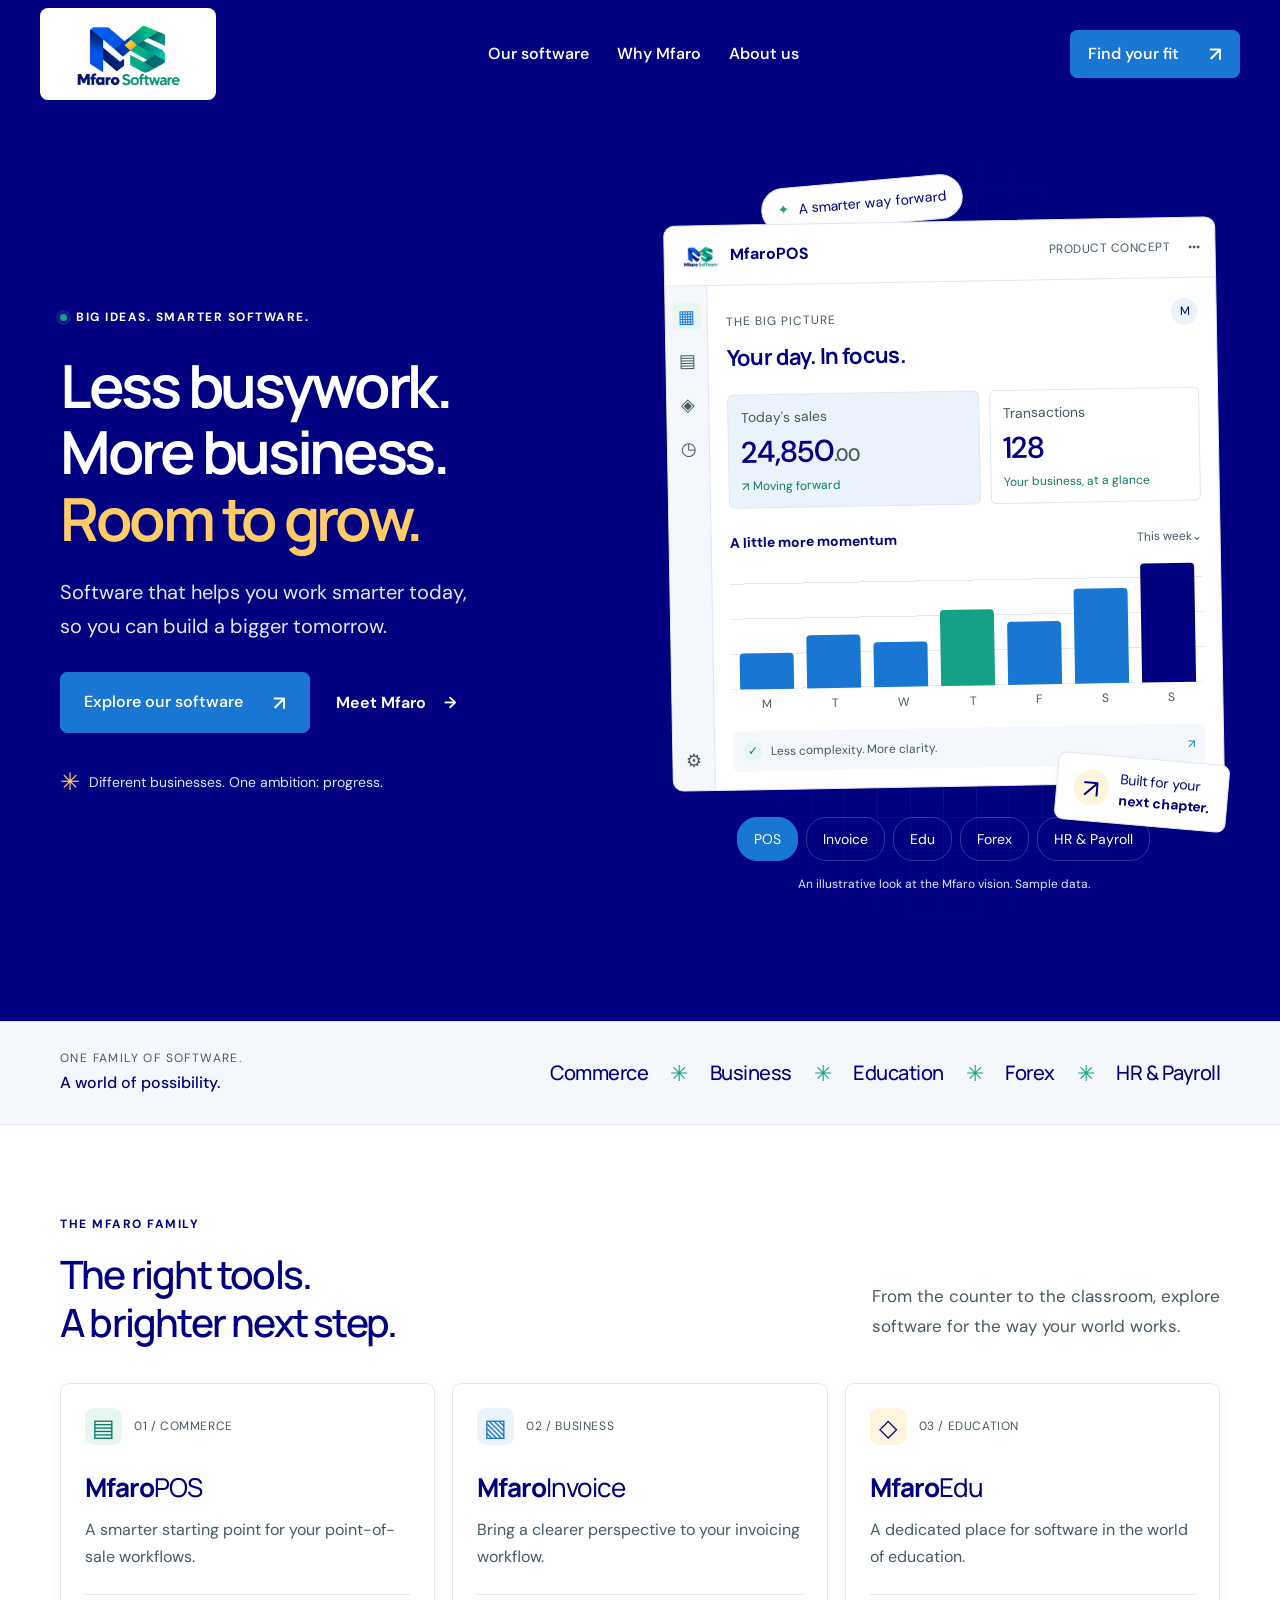
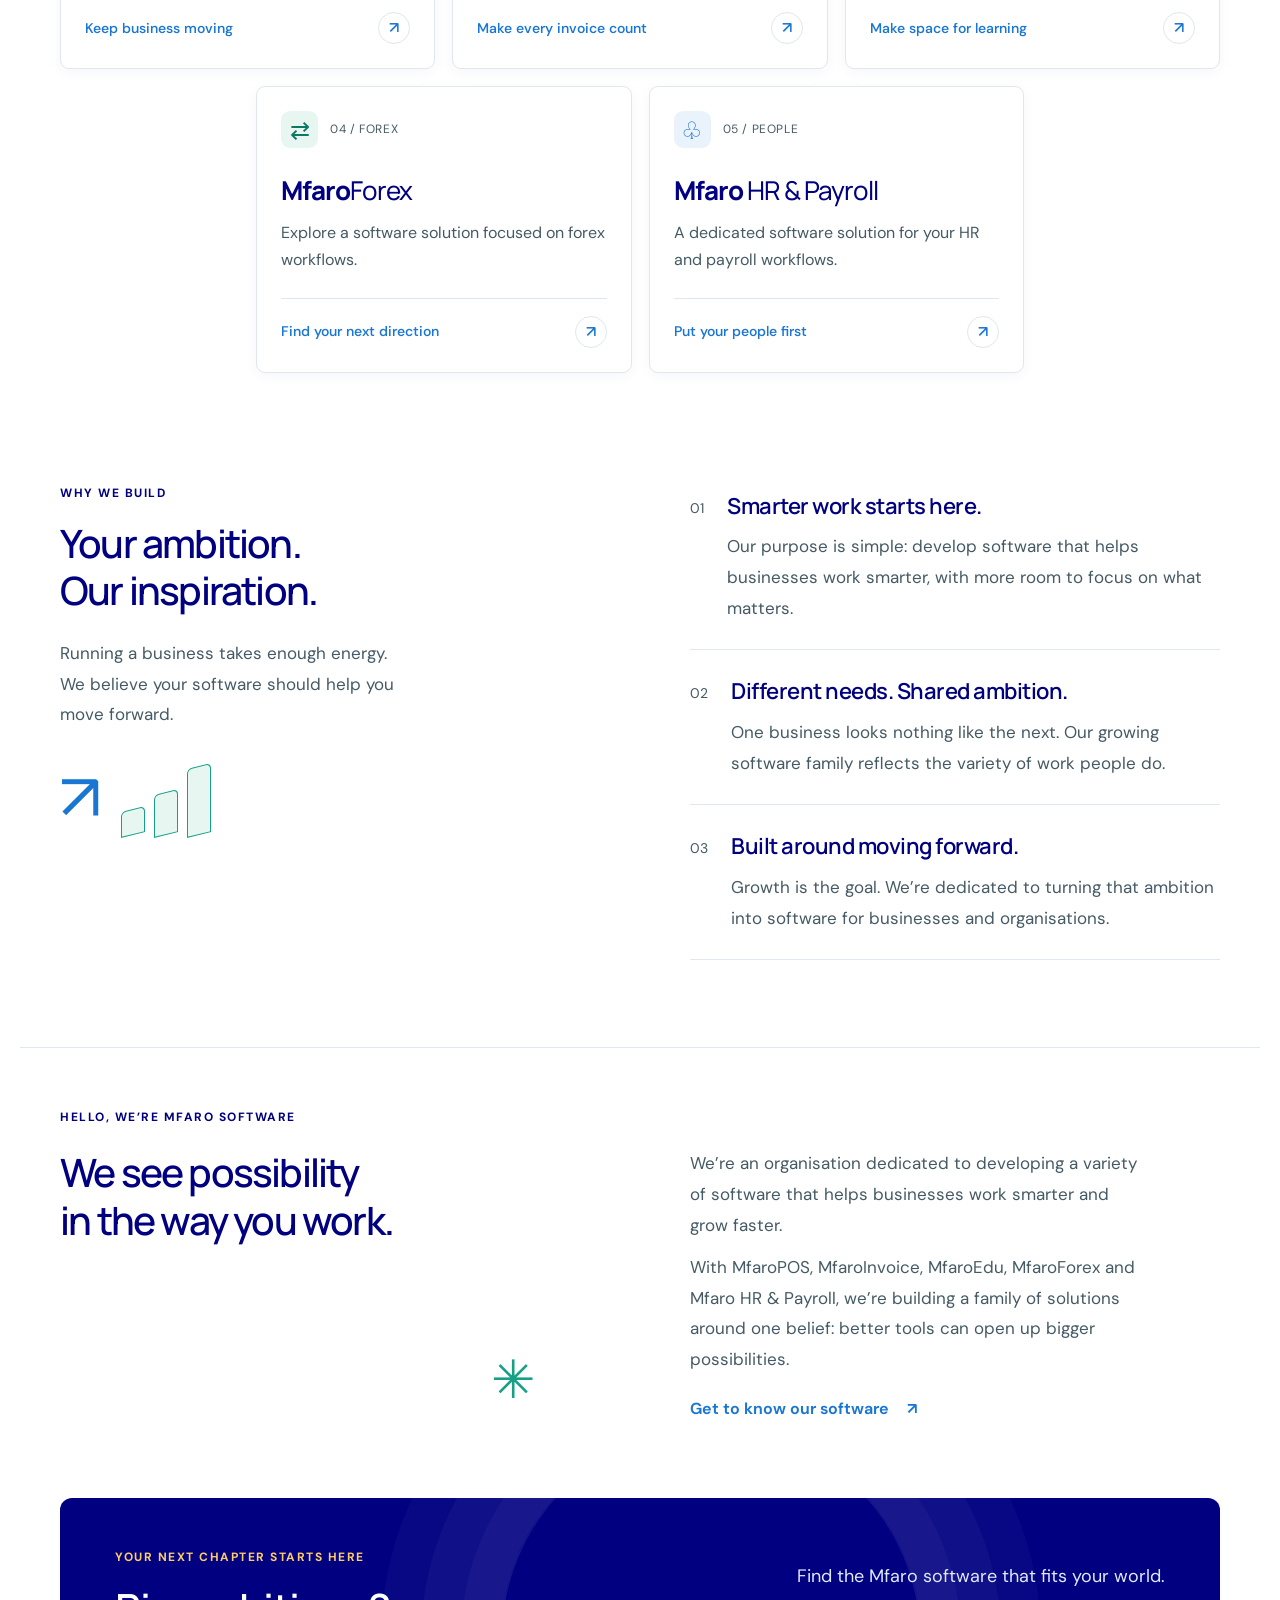
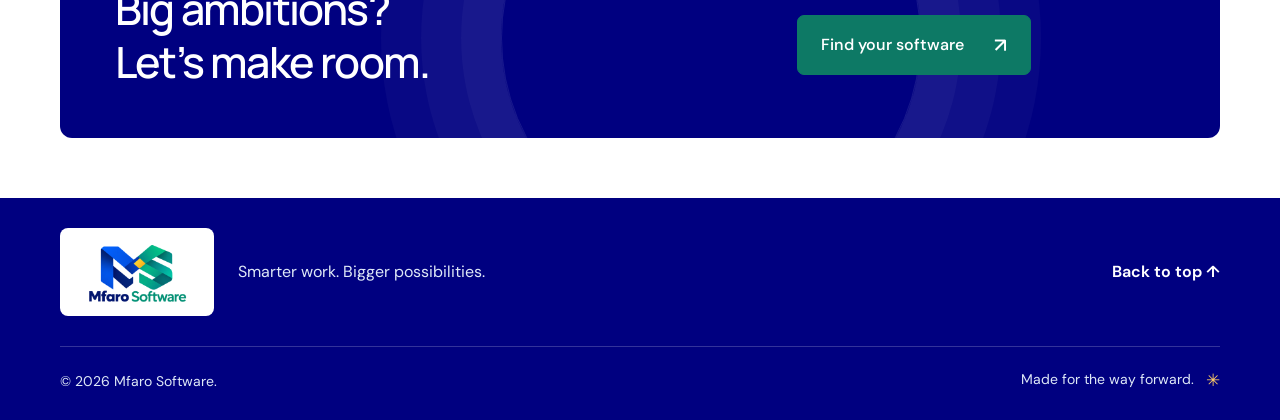
==== commit 8888f9fa: "Add Mfaro HR & Payroll to the software family, finder and previews" ====
--- a/index.html
+++ b/index.html
@@ -2,7 +2,7 @@
 <html lang="en">
 <head>
 <meta charset="UTF-8"><meta name="viewport" content="width=device-width,initial-scale=1">
-<meta name="description" content="Meet Mfaro Software. Explore MfaroPOS, MfaroInvoice, MfaroEdu and MfaroForex — software for smarter work and faster growth.">
+<meta name="description" content="Meet Mfaro Software. Explore MfaroPOS, MfaroInvoice, MfaroEdu, MfaroForex and Mfaro HR &amp; Payroll — software for smarter work and faster growth.">
 <meta name="theme-color" content="#000080"><title>Mfaro Software — Make room for growth.</title>
 <link rel="icon" type="image/png" href="mfaro-software-logo.png">
 <link rel="stylesheet" href="style.css"><script src="app.js" defer></script>
@@ -11,16 +11,17 @@
 <div class="header-shell"><header class="header"><a href="#" class="brand" aria-label="Mfaro Software home"><img class="brand-image" src="mfaro-software-logo.png" alt="Mfaro Software" width="176" height="92"></a><nav aria-label="Main navigation"><a href="#solutions">Our software</a><a href="#approach">Why Mfaro</a><a href="#about">About us</a></nav><button class="button small finder-open">Find your fit <span>↗</span></button><button class="menu-toggle" aria-expanded="false" aria-label="Toggle navigation">☰</button></header></div>
 <main>
 <div class="hero-shell"><section class="hero wrap"><div class="hero-copy"><div class="eyebrow"><span class="status-dot"></span> BIG IDEAS. SMARTER SOFTWARE.</div><h1>Less busywork.<br>More business.<br><em>Room to grow.</em></h1><p>Software that helps you work smarter today,<br class="desktop"> so you can build a bigger tomorrow.</p><div class="hero-actions"><a class="button" href="#solutions">Explore our software <span>↗</span></a><a class="text-link" href="#about">Meet Mfaro <span>→</span></a></div><div class="hero-note"><span class="mini-orbit">✳</span> Different businesses. One ambition: progress.</div></div>
-<div class="hero-art"><div class="art-grid"></div><div class="floating-tag"><span>✦</span> A smarter way forward</div><div class="product-window"><div class="window-top"><span class="tiny-logo"><img src="mfaro-software-logo.png" alt="Mfaro Software" width="42" height="28"></span><strong id="preview-title">MfaroPOS</strong><span class="window-label">PRODUCT CONCEPT</span><span class="dots">•••</span></div><div class="window-body"><aside class="mock-sidebar" aria-hidden="true"><span class="selected">▦</span><span>▤</span><span>◈</span><span>◷</span><span class="sidebar-bottom">⚙</span></aside><div class="mock-main"><div class="mock-heading"><div><small>THE BIG PICTURE</small><h3 id="preview-headline">Your day. In focus.</h3></div><span class="mock-avatar">M</span></div><div class="mock-stats"><div><span id="stat-label">Today's sales</span><strong id="stat-value">24,850<span>.00</span></strong><small>↗ Moving forward</small></div><div class="stat-secondary"><span id="second-label">Transactions</span><strong id="second-value">128</strong><small>Your business, at a glance</small></div></div><div class="chart-header"><strong id="chart-title">A little more momentum</strong><span>This week⌄</span></div><div class="chart" aria-label="Illustrative growth chart"><div class="grid-lines"></div><div class="bars"><i style="--h:29%"></i><i style="--h:43%"></i><i style="--h:37%"></i><i style="--h:62%"></i><i style="--h:51%"></i><i style="--h:77%"></i><i style="--h:96%"></i></div><div class="chart-days"><span>M</span><span>T</span><span>W</span><span>T</span><span>F</span><span>S</span><span>S</span></div></div><div class="mock-bottom"><span class="check">✓</span><span>Less complexity. More clarity.</span><span>↗</span></div></div></div></div><div class="growth-badge"><span>↗</span><div>Built for your<br><strong>next chapter.</strong></div></div><div class="preview-tabs" role="group" aria-label="Explore product concepts"><button data-preview="pos" class="active" aria-pressed="true">POS</button><button data-preview="invoice" aria-pressed="false">Invoice</button><button data-preview="edu" aria-pressed="false">Edu</button><button data-preview="forex" aria-pressed="false">Forex</button></div><p class="concept-note">An illustrative look at the Mfaro vision. Sample data.</p></div></section></div>
-<div class="intro-strip"><div class="wrap strip-inner"><span>ONE FAMILY OF SOFTWARE.<br><strong>A world of possibility.</strong></span><div>Commerce <span>✳</span> Business <span>✳</span> Education <span>✳</span> Forex</div></div></div>
+<div class="hero-art"><div class="art-grid"></div><div class="floating-tag"><span>✦</span> A smarter way forward</div><div class="product-window"><div class="window-top"><span class="tiny-logo"><img src="mfaro-software-logo.png" alt="Mfaro Software" width="42" height="28"></span><strong id="preview-title">MfaroPOS</strong><span class="window-label">PRODUCT CONCEPT</span><span class="dots">•••</span></div><div class="window-body"><aside class="mock-sidebar" aria-hidden="true"><span class="selected">▦</span><span>▤</span><span>◈</span><span>◷</span><span class="sidebar-bottom">⚙</span></aside><div class="mock-main"><div class="mock-heading"><div><small>THE BIG PICTURE</small><h3 id="preview-headline">Your day. In focus.</h3></div><span class="mock-avatar">M</span></div><div class="mock-stats"><div><span id="stat-label">Today's sales</span><strong id="stat-value">24,850<span>.00</span></strong><small>↗ Moving forward</small></div><div class="stat-secondary"><span id="second-label">Transactions</span><strong id="second-value">128</strong><small>Your business, at a glance</small></div></div><div class="chart-header"><strong id="chart-title">A little more momentum</strong><span>This week⌄</span></div><div class="chart" aria-label="Illustrative growth chart"><div class="grid-lines"></div><div class="bars"><i style="--h:29%"></i><i style="--h:43%"></i><i style="--h:37%"></i><i style="--h:62%"></i><i style="--h:51%"></i><i style="--h:77%"></i><i style="--h:96%"></i></div><div class="chart-days"><span>M</span><span>T</span><span>W</span><span>T</span><span>F</span><span>S</span><span>S</span></div></div><div class="mock-bottom"><span class="check">✓</span><span>Less complexity. More clarity.</span><span>↗</span></div></div></div></div><div class="growth-badge"><span>↗</span><div>Built for your<br><strong>next chapter.</strong></div></div><div class="preview-tabs" role="group" aria-label="Explore product concepts"><button data-preview="pos" class="active" aria-pressed="true">POS</button><button data-preview="invoice" aria-pressed="false">Invoice</button><button data-preview="edu" aria-pressed="false">Edu</button><button data-preview="forex" aria-pressed="false">Forex</button><button data-preview="hr" aria-pressed="false">HR &amp; Payroll</button></div><p class="concept-note">An illustrative look at the Mfaro vision. Sample data.</p></div></section></div>
+<div class="intro-strip"><div class="wrap strip-inner"><span>ONE FAMILY OF SOFTWARE.<br><strong>A world of possibility.</strong></span><div>Commerce <span>✳</span> Business <span>✳</span> Education <span>✳</span> Forex <span>✳</span> HR &amp; Payroll</div></div></div>
 <section class="solutions wrap" id="solutions"><div class="section-heading"><div><div class="eyebrow">THE MFARO FAMILY</div><h2>The right tools.<br>A brighter next step.</h2></div><p>From the counter to the classroom, explore<br class="desktop"> software for the way your world works.</p></div><div class="product-grid">
 <button class="product-card" data-product="pos"><span class="product-top"><span class="product-symbol pos-symbol">▤</span><span class="product-index">01 / COMMERCE</span></span><h3>Mfaro<span>POS</span></h3><p>A smarter starting point for your point-of-sale workflows.</p><span class="product-bottom"><span>Keep business moving</span><span class="arrow-circle">↗</span></span></button>
 <button class="product-card" data-product="invoice"><span class="product-top"><span class="product-symbol invoice-symbol">▧</span><span class="product-index">02 / BUSINESS</span></span><h3>Mfaro<span>Invoice</span></h3><p>Bring a clearer perspective to your invoicing workflow.</p><span class="product-bottom"><span>Make every invoice count</span><span class="arrow-circle">↗</span></span></button>
 <button class="product-card" data-product="edu"><span class="product-top"><span class="product-symbol edu-symbol">◇</span><span class="product-index">03 / EDUCATION</span></span><h3>Mfaro<span>Edu</span></h3><p>A dedicated place for software in the world of education.</p><span class="product-bottom"><span>Make space for learning</span><span class="arrow-circle">↗</span></span></button>
 <button class="product-card" data-product="forex"><span class="product-top"><span class="product-symbol forex-symbol">⇄</span><span class="product-index">04 / FOREX</span></span><h3>Mfaro<span>Forex</span></h3><p>Explore a software solution focused on forex workflows.</p><span class="product-bottom"><span>Find your next direction</span><span class="arrow-circle">↗</span></span></button>
+<button class="product-card" data-product="hr"><span class="product-top"><span class="product-symbol hr-symbol" aria-hidden="true">♧</span><span class="product-index">05 / PEOPLE</span></span><h3>Mfaro<span> HR &amp; Payroll</span></h3><p>A dedicated software solution for your HR and payroll workflows.</p><span class="product-bottom"><span>Put your people first</span><span class="arrow-circle">↗</span></span></button>
 </div></section>
 <section class="approach wrap" id="approach"><div class="approach-title"><div class="eyebrow">WHY WE BUILD</div><h2>Your ambition.<br>Our inspiration.</h2><p>Running a business takes enough energy.<br>We believe your software should help you<br class="desktop"> move forward.</p><div class="line-art" aria-hidden="true"><span>↗</span><i></i><i></i><i></i></div></div><div class="principles"><article><span>01</span><div><h3>Smarter work starts here.</h3><p>Our purpose is simple: develop software that helps businesses work smarter, with more room to focus on what matters.</p></div></article><article><span>02</span><div><h3>Different needs. Shared ambition.</h3><p>One business looks nothing like the next. Our growing software family reflects the variety of work people do.</p></div></article><article><span>03</span><div><h3>Built around moving forward.</h3><p>Growth is the goal. We’re dedicated to turning that ambition into software for businesses and organisations.</p></div></article></div></section>
-<section class="about wrap" id="about"><div class="eyebrow">HELLO, WE’RE MFARO SOFTWARE</div><h2>We see possibility<br>in the way you work.</h2><div class="about-text"><p>We’re an organisation dedicated to developing a variety of software that helps businesses work smarter and grow faster.</p><p>With MfaroPOS, MfaroInvoice, MfaroEdu and MfaroForex, we’re building a family of solutions around one belief: better tools can open up bigger possibilities.</p><a class="text-link" href="#solutions">Get to know our software <span>↗</span></a></div><span class="about-star" aria-hidden="true">✳</span></section>
+<section class="about wrap" id="about"><div class="eyebrow">HELLO, WE’RE MFARO SOFTWARE</div><h2>We see possibility<br>in the way you work.</h2><div class="about-text"><p>We’re an organisation dedicated to developing a variety of software that helps businesses work smarter and grow faster.</p><p>With MfaroPOS, MfaroInvoice, MfaroEdu, MfaroForex and Mfaro HR &amp; Payroll, we’re building a family of solutions around one belief: better tools can open up bigger possibilities.</p><a class="text-link" href="#solutions">Get to know our software <span>↗</span></a></div><span class="about-star" aria-hidden="true">✳</span></section>
 <section class="cta wrap"><div><div class="eyebrow">YOUR NEXT CHAPTER STARTS HERE</div><h2>Big ambitions?<br>Let’s make room.</h2></div><div><p>Find the Mfaro software that fits your world.</p><button class="button light finder-open">Find your software <span>↗</span></button></div><div class="cta-orbit" aria-hidden="true"></div></section>
 </main><div class="footer-shell"><footer class="wrap"><div class="footer-top"><a href="#" class="brand"><img class="brand-image" src="mfaro-software-logo.png" alt="Mfaro Software" width="176" height="92"></a><p>Smarter work. Bigger possibilities.</p><a class="text-link" href="#">Back to top ↑</a></div><div class="footer-bottom"><span>© <span id="year">2026</span> Mfaro Software.</span><span>Made for the way forward. <span class="footer-star">✳</span></span></div></footer></div>
 <dialog id="product-dialog" aria-labelledby="dialog-title"><button class="close-dialog" aria-label="Close dialog">×</button><div id="dialog-content"></div></dialog>
--- a/style.css
+++ b/style.css
@@ -214,3 +214,13 @@
 }
 @media(max-width:360px){.header .brand-image{width:105px}.header .button{gap:6px;padding:9px;font-size:.8125rem}.header{gap:8px;padding:0 16px}}
 
+
+/* Five products stay spacious and readable at each breakpoint. */
+.product-grid{grid-template-columns:repeat(6,minmax(0,1fr))}
+.product-card{grid-column:span 2}
+.product-card:nth-child(4){grid-column:2 / span 2}
+.hr-symbol{background:var(--blue-soft);color:var(--professional-blue)}
+.strip-inner{flex-wrap:wrap}
+.strip-inner>div{row-gap:14px}
+@media(max-width:1100px){.product-grid{grid-template-columns:repeat(2,minmax(0,1fr))}.product-card,.product-card:nth-child(4){grid-column:auto}.product-card:last-child{grid-column:1 / -1}}
+@media(max-width:600px){.product-grid{grid-template-columns:1fr}.product-card,.product-card:nth-child(4),.product-card:last-child{grid-column:auto}}
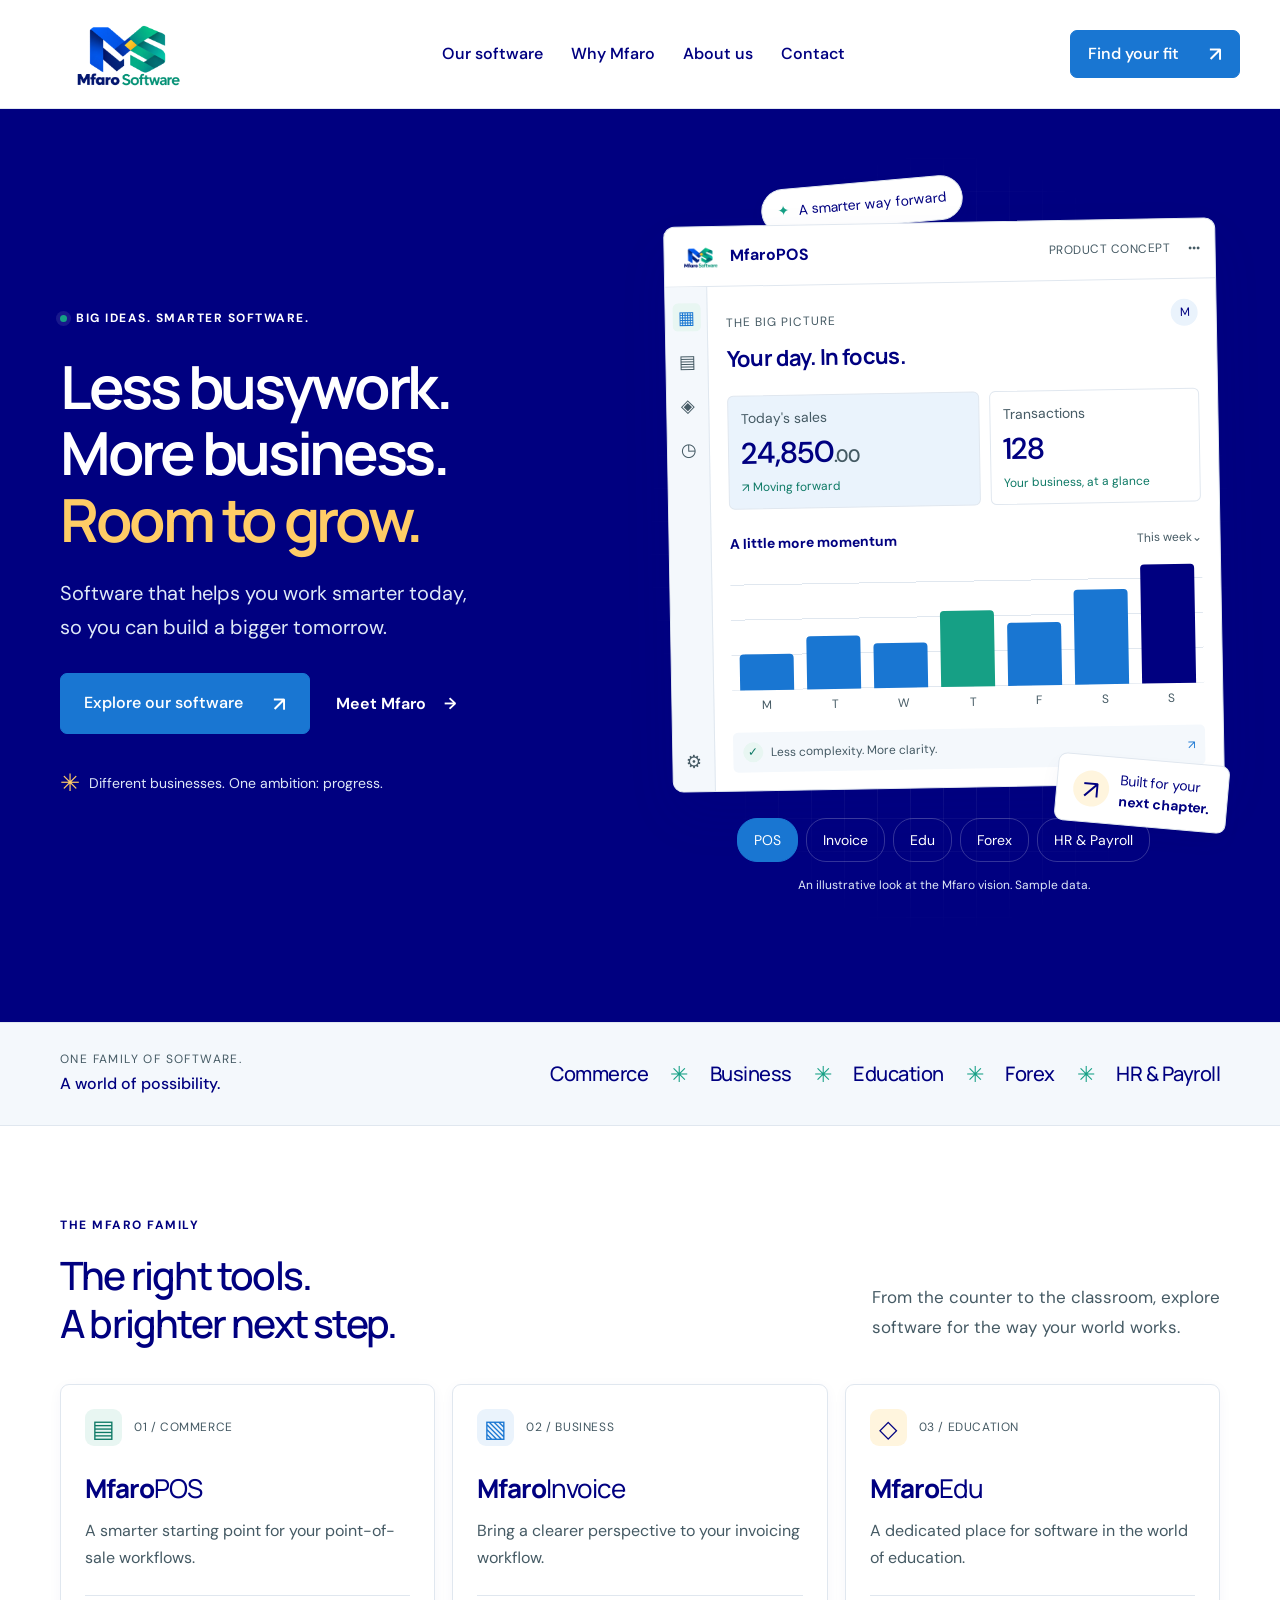
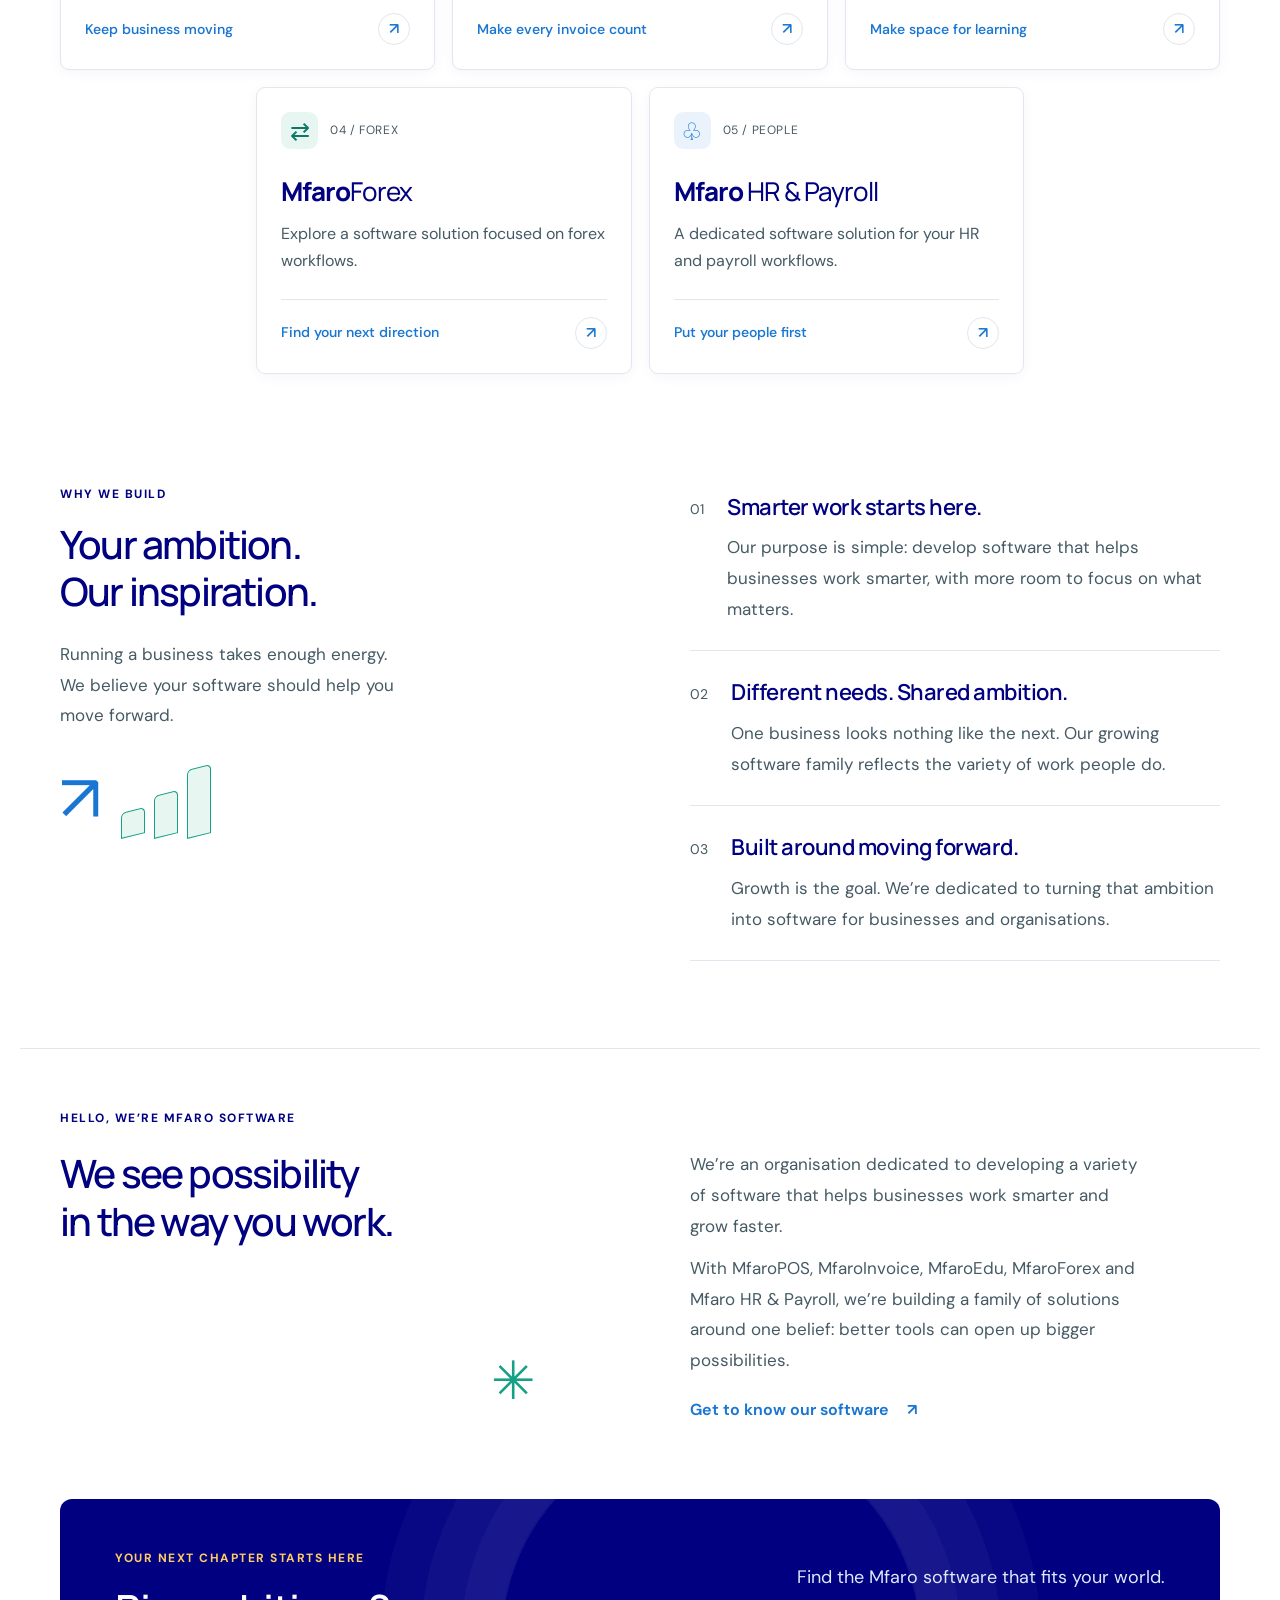
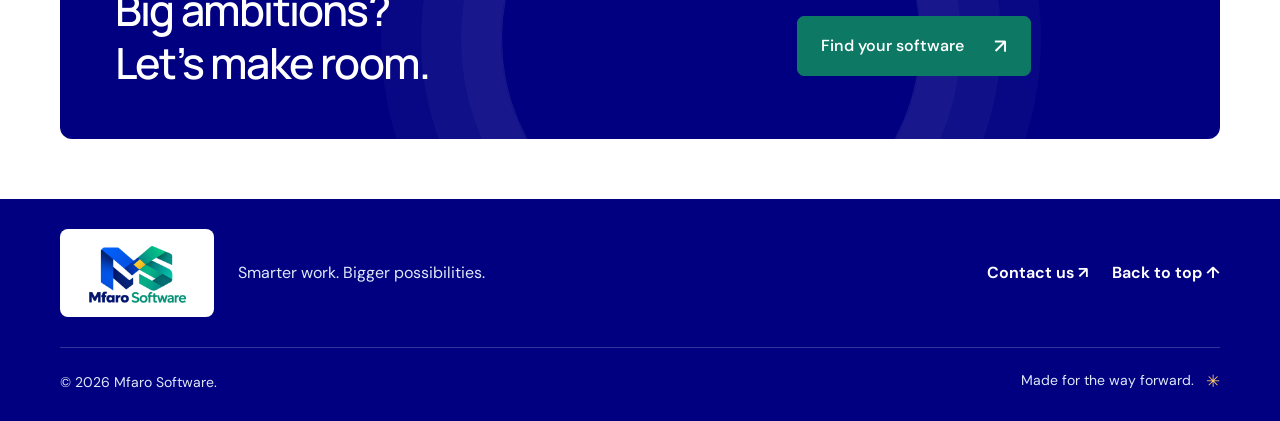
==== commit 4982895c: "Add contact page, 5 MB upload validation and white navigation" ====
--- a/index.html
+++ b/index.html
@@ -8,7 +8,7 @@
 <link rel="stylesheet" href="style.css"><script src="app.js" defer></script>
 </head>
 <body>
-<div class="header-shell"><header class="header"><a href="#" class="brand" aria-label="Mfaro Software home"><img class="brand-image" src="mfaro-software-logo.png" alt="Mfaro Software" width="176" height="92"></a><nav aria-label="Main navigation"><a href="#solutions">Our software</a><a href="#approach">Why Mfaro</a><a href="#about">About us</a></nav><button class="button small finder-open">Find your fit <span>↗</span></button><button class="menu-toggle" aria-expanded="false" aria-label="Toggle navigation">☰</button></header></div>
+<div class="header-shell"><header class="header"><a href="#" class="brand" aria-label="Mfaro Software home"><img class="brand-image" src="mfaro-software-logo.png" alt="Mfaro Software" width="176" height="92"></a><nav aria-label="Main navigation"><a href="#solutions">Our software</a><a href="#approach">Why Mfaro</a><a href="#about">About us</a><a href="contact.html">Contact</a></nav><button class="button small finder-open">Find your fit <span>↗</span></button><button class="menu-toggle" aria-expanded="false" aria-label="Toggle navigation">☰</button></header></div>
 <main>
 <div class="hero-shell"><section class="hero wrap"><div class="hero-copy"><div class="eyebrow"><span class="status-dot"></span> BIG IDEAS. SMARTER SOFTWARE.</div><h1>Less busywork.<br>More business.<br><em>Room to grow.</em></h1><p>Software that helps you work smarter today,<br class="desktop"> so you can build a bigger tomorrow.</p><div class="hero-actions"><a class="button" href="#solutions">Explore our software <span>↗</span></a><a class="text-link" href="#about">Meet Mfaro <span>→</span></a></div><div class="hero-note"><span class="mini-orbit">✳</span> Different businesses. One ambition: progress.</div></div>
 <div class="hero-art"><div class="art-grid"></div><div class="floating-tag"><span>✦</span> A smarter way forward</div><div class="product-window"><div class="window-top"><span class="tiny-logo"><img src="mfaro-software-logo.png" alt="Mfaro Software" width="42" height="28"></span><strong id="preview-title">MfaroPOS</strong><span class="window-label">PRODUCT CONCEPT</span><span class="dots">•••</span></div><div class="window-body"><aside class="mock-sidebar" aria-hidden="true"><span class="selected">▦</span><span>▤</span><span>◈</span><span>◷</span><span class="sidebar-bottom">⚙</span></aside><div class="mock-main"><div class="mock-heading"><div><small>THE BIG PICTURE</small><h3 id="preview-headline">Your day. In focus.</h3></div><span class="mock-avatar">M</span></div><div class="mock-stats"><div><span id="stat-label">Today's sales</span><strong id="stat-value">24,850<span>.00</span></strong><small>↗ Moving forward</small></div><div class="stat-secondary"><span id="second-label">Transactions</span><strong id="second-value">128</strong><small>Your business, at a glance</small></div></div><div class="chart-header"><strong id="chart-title">A little more momentum</strong><span>This week⌄</span></div><div class="chart" aria-label="Illustrative growth chart"><div class="grid-lines"></div><div class="bars"><i style="--h:29%"></i><i style="--h:43%"></i><i style="--h:37%"></i><i style="--h:62%"></i><i style="--h:51%"></i><i style="--h:77%"></i><i style="--h:96%"></i></div><div class="chart-days"><span>M</span><span>T</span><span>W</span><span>T</span><span>F</span><span>S</span><span>S</span></div></div><div class="mock-bottom"><span class="check">✓</span><span>Less complexity. More clarity.</span><span>↗</span></div></div></div></div><div class="growth-badge"><span>↗</span><div>Built for your<br><strong>next chapter.</strong></div></div><div class="preview-tabs" role="group" aria-label="Explore product concepts"><button data-preview="pos" class="active" aria-pressed="true">POS</button><button data-preview="invoice" aria-pressed="false">Invoice</button><button data-preview="edu" aria-pressed="false">Edu</button><button data-preview="forex" aria-pressed="false">Forex</button><button data-preview="hr" aria-pressed="false">HR &amp; Payroll</button></div><p class="concept-note">An illustrative look at the Mfaro vision. Sample data.</p></div></section></div>
@@ -23,6 +23,6 @@
 <section class="approach wrap" id="approach"><div class="approach-title"><div class="eyebrow">WHY WE BUILD</div><h2>Your ambition.<br>Our inspiration.</h2><p>Running a business takes enough energy.<br>We believe your software should help you<br class="desktop"> move forward.</p><div class="line-art" aria-hidden="true"><span>↗</span><i></i><i></i><i></i></div></div><div class="principles"><article><span>01</span><div><h3>Smarter work starts here.</h3><p>Our purpose is simple: develop software that helps businesses work smarter, with more room to focus on what matters.</p></div></article><article><span>02</span><div><h3>Different needs. Shared ambition.</h3><p>One business looks nothing like the next. Our growing software family reflects the variety of work people do.</p></div></article><article><span>03</span><div><h3>Built around moving forward.</h3><p>Growth is the goal. We’re dedicated to turning that ambition into software for businesses and organisations.</p></div></article></div></section>
 <section class="about wrap" id="about"><div class="eyebrow">HELLO, WE’RE MFARO SOFTWARE</div><h2>We see possibility<br>in the way you work.</h2><div class="about-text"><p>We’re an organisation dedicated to developing a variety of software that helps businesses work smarter and grow faster.</p><p>With MfaroPOS, MfaroInvoice, MfaroEdu, MfaroForex and Mfaro HR &amp; Payroll, we’re building a family of solutions around one belief: better tools can open up bigger possibilities.</p><a class="text-link" href="#solutions">Get to know our software <span>↗</span></a></div><span class="about-star" aria-hidden="true">✳</span></section>
 <section class="cta wrap"><div><div class="eyebrow">YOUR NEXT CHAPTER STARTS HERE</div><h2>Big ambitions?<br>Let’s make room.</h2></div><div><p>Find the Mfaro software that fits your world.</p><button class="button light finder-open">Find your software <span>↗</span></button></div><div class="cta-orbit" aria-hidden="true"></div></section>
-</main><div class="footer-shell"><footer class="wrap"><div class="footer-top"><a href="#" class="brand"><img class="brand-image" src="mfaro-software-logo.png" alt="Mfaro Software" width="176" height="92"></a><p>Smarter work. Bigger possibilities.</p><a class="text-link" href="#">Back to top ↑</a></div><div class="footer-bottom"><span>© <span id="year">2026</span> Mfaro Software.</span><span>Made for the way forward. <span class="footer-star">✳</span></span></div></footer></div>
+</main><div class="footer-shell"><footer class="wrap"><div class="footer-top"><a href="#" class="brand"><img class="brand-image" src="mfaro-software-logo.png" alt="Mfaro Software" width="176" height="92"></a><p>Smarter work. Bigger possibilities.</p><a class="text-link footer-contact" href="contact.html">Contact us ↗</a><a class="text-link" href="#">Back to top ↑</a></div><div class="footer-bottom"><span>© <span id="year">2026</span> Mfaro Software.</span><span>Made for the way forward. <span class="footer-star">✳</span></span></div></footer></div>
 <dialog id="product-dialog" aria-labelledby="dialog-title"><button class="close-dialog" aria-label="Close dialog">×</button><div id="dialog-content"></div></dialog>
 </body></html>
--- a/style.css
+++ b/style.css
@@ -224,3 +224,80 @@
 .strip-inner>div{row-gap:14px}
 @media(max-width:1100px){.product-grid{grid-template-columns:repeat(2,minmax(0,1fr))}.product-card,.product-card:nth-child(4){grid-column:auto}.product-card:last-child{grid-column:1 / -1}}
 @media(max-width:600px){.product-grid{grid-template-columns:1fr}.product-card,.product-card:nth-child(4),.product-card:last-child{grid-column:auto}}
+/* White navigation across both pages. */
+.header-shell{background:var(--white);border-bottom:1px solid var(--border-color)}
+.header{color:var(--primary-navy)}
+.header nav a{color:var(--primary-navy)}
+.header nav a:hover,.header nav a:active{color:var(--white)}
+.header nav a[aria-current="page"]{color:var(--professional-blue);text-decoration:underline;text-underline-offset:8px}
+.header nav a[aria-current="page"]:hover{color:var(--white)}
+.header .menu-toggle{color:var(--primary-navy)}
+.header :focus-visible{outline-color:var(--professional-blue)}
+.header .button{color:var(--white)}
+.footer-top>.footer-contact{margin-left:auto}
+.footer-top>.footer-contact+.text-link{margin-left:0}
+.contact-breadcrumb{font-size:.875rem;color:var(--professional-blue);display:inline-block;margin-bottom:34px}
+.contact-intro{padding-top:42px;padding-bottom:60px;position:relative}
+.contact-intro .eyebrow{color:var(--professional-blue)}
+.contact-intro h1{font-size:clamp(42px,4.5vw,60px);letter-spacing:-2.5px;line-height:1.15;margin-top:22px}
+.contact-intro h1 em{color:var(--professional-blue)}
+.contact-intro>p{font-size:1.25rem;max-width:650px}
+.contact-layout{display:grid;grid-template-columns:.8fr 1.25fr;gap:64px;align-items:start;padding-bottom:80px}
+.contact-details{padding-top:20px}
+.contact-details h2{font-size:2rem;line-height:1.3;margin-bottom:20px}
+.contact-details>p{font-size:1.0625rem;margin-bottom:30px;max-width:370px}
+.contact-method{display:flex;align-items:flex-start;gap:16px;padding:24px 0;border-top:1px solid var(--border-color)}
+.contact-method-icon{width:44px;height:44px;flex-shrink:0;display:grid;place-items:center;border-radius:12px;background:var(--blue-soft);color:var(--professional-blue);font-size:24px}
+.whatsapp-icon{background:var(--emerald-soft);color:var(--emerald-action)}
+.contact-method>span:nth-child(2){min-width:0;flex:1}
+.contact-method strong{display:block;font-size:1rem;margin-bottom:5px;font-weight:650}
+.contact-method>span>span,.call-method a{display:block;color:var(--text-secondary);font-size:1rem;line-height:1.8;overflow-wrap:anywhere}
+.call-method a:hover{color:var(--professional-blue);text-decoration:underline}
+a.contact-method:hover strong{color:var(--professional-blue)}
+.method-arrow{color:var(--professional-blue);font-size:22px}
+.contact-aside-note{display:flex;align-items:center;gap:20px;background:var(--background-soft);padding:24px;border-radius:12px;margin-top:20px}
+.contact-aside-note>span{font-size:40px;color:var(--emerald-green)}
+.contact-aside-note p{font-size:.9375rem;color:var(--primary-navy)}
+.contact-form-panel{border:1px solid var(--border-color);box-shadow:0 12px 40px var(--shadow-soft);padding:36px;border-radius:16px;background:var(--white)}
+.contact-form-heading{display:flex;align-items:center;justify-content:space-between;gap:15px}
+.contact-form-heading h2{font-size:2rem;margin-top:12px}
+.contact-form-heading .eyebrow{font-size:.6875rem}
+.contact-form-mark{font-size:38px;flex-shrink:0;color:var(--professional-blue);background:var(--blue-soft);border-radius:50%;width:60px;height:60px;display:grid;place-items:center}
+.form-lead{font-size:1rem;margin:18px 0 24px}
+.delivery-status{border-left:3px solid var(--professional-blue);background:var(--background-soft);color:var(--text-secondary);font-size:.9375rem;line-height:1.65;padding:16px;margin-bottom:26px;border-radius:0 8px 8px 0}
+.form-row{display:grid;grid-template-columns:1fr 1fr;gap:20px}
+.form-field{margin-bottom:22px;min-width:0}
+.form-field>label{display:block;font-size:.9375rem;font-weight:650;margin-bottom:9px}
+.form-field label>span:not(.optional-label),.contact-consent span>span{color:var(--professional-blue)}
+.optional-label{font-weight:400;color:var(--text-secondary)}
+.form-field input:not([type=file]),.form-field select,.form-field textarea{box-sizing:border-box;width:100%;border:1px solid #B7C6D7;border-radius:7px;font:inherit;font-size:1rem;line-height:1.5;padding:12px 13px;background:var(--white);color:var(--text-primary);min-height:49px}
+.form-field textarea{resize:vertical;min-height:155px}
+.form-field input::placeholder,.form-field textarea::placeholder{color:#637683;opacity:1}
+.form-field input:focus-visible,.form-field select:focus-visible,.form-field textarea:focus-visible,.contact-consent input:focus-visible{outline:3px solid var(--professional-blue);outline-offset:3px}
+.field-hint{font-size:.8125rem;color:var(--text-secondary);display:block;line-height:1.6;margin-top:7px}
+.upload-area{display:flex;gap:16px;border:1.5px dashed #A6BAD1;background:var(--background-soft);border-radius:10px;padding:20px;transition:border-color .2s,background .2s}
+.upload-area.drag-over{background:var(--blue-soft);border-color:var(--professional-blue)}
+.upload-icon{display:grid;place-items:center;width:36px;height:36px;color:var(--professional-blue);font-size:27px;flex-shrink:0}
+.upload-area>div{min-width:0;flex:1}
+.upload-area strong{font-size:.9375rem;display:block}
+.upload-area p{font-size:.8125rem;line-height:1.6;margin:6px 0 14px}
+.upload-area input{width:100%;max-width:100%;font-size:.875rem;color:var(--text-secondary)}
+.upload-area input::file-selector-button{font:inherit;font-weight:600;border:1px solid var(--professional-blue);border-radius:5px;background:var(--white);color:var(--professional-blue);padding:9px 12px;margin-right:8px;cursor:pointer}
+.field-error{color:#A32020;font-size:.875rem;line-height:1.6;margin-top:9px}
+.file-list{padding-left:20px;margin:12px 0 0;font-size:.875rem;color:var(--text-secondary);overflow-wrap:anywhere}
+.clear-files{border:0;padding:5px 0;background:none;color:var(--professional-blue);text-decoration:underline;font:inherit;font-size:.875rem}
+.form-trap{position:absolute;width:1px;height:1px;overflow:hidden;clip-path:inset(50%)}
+.contact-consent{display:flex;align-items:flex-start;gap:11px;font-size:.875rem;line-height:1.7;color:var(--text-secondary);margin:6px 0 25px;cursor:pointer}
+.contact-consent input{width:18px;height:18px;flex-shrink:0;margin-top:4px;accent-color:var(--professional-blue)}
+.contact-submit{width:100%;min-height:54px}
+.contact-submit:disabled{opacity:1;background:#E6ECF4;color:#455A64;border-color:var(--border-color);cursor:not-allowed}
+.contact-routing-note{font-size:.8125rem;line-height:1.65;margin-top:14px}
+.submit-status{font-size:1rem;line-height:1.7;margin-top:18px;color:var(--primary-navy)}
+.contact-bottom{background:var(--background-soft);padding-top:40px;padding-bottom:40px;display:flex;align-items:center;justify-content:space-between;gap:30px;margin-bottom:70px;border-radius:12px;max-width:1160px}
+.contact-bottom h2{font-size:2rem}
+@media(max-width:1100px){.contact-layout{gap:35px;grid-template-columns:.85fr 1.2fr}.contact-form-panel{padding:28px}.contact-bottom{margin-left:30px;margin-right:30px}.form-row{grid-template-columns:1fr;gap:0}.contact-header-cta{gap:12px}}
+@media(max-width:900px){.header{gap:20px}.header nav{gap:15px}.contact-layout{grid-template-columns:1fr}.contact-details{display:grid;grid-template-columns:1fr 1fr;gap:0 25px}.contact-details>.eyebrow,.contact-details>h2,.contact-details>p{grid-column:1/-1}.contact-aside-note{margin:0}.contact-form-panel{padding:32px}.form-row{grid-template-columns:1fr 1fr;gap:20px}}
+@media(max-width:760px){.header nav{background:var(--white);border-color:var(--border-color)}.header nav a{color:var(--primary-navy)}.contact-intro{padding-top:28px;padding-bottom:36px}.contact-intro h1{font-size:2.5rem;letter-spacing:-1.8px}.contact-intro>p{font-size:1.125rem}.contact-breadcrumb{margin-bottom:25px}.contact-details{display:block;padding-top:0}.contact-details h2{font-size:1.875rem}.contact-aside-note{margin-top:16px}.contact-layout{gap:35px;padding-bottom:45px}.contact-form-panel{padding:24px 20px}.contact-form-heading h2{font-size:1.75rem}.contact-form-heading .eyebrow{font-size:.6875rem}.contact-form-mark{display:none}.form-row{grid-template-columns:1fr;gap:0}.contact-bottom{margin:0 20px 40px;display:block;padding:30px 25px}.contact-bottom h2{font-size:1.875rem}.contact-bottom .button{margin-top:24px}.upload-area{padding:16px 12px;gap:9px}.upload-icon{width:26px}.footer-top>.footer-contact{margin-left:auto}.contact-header-cta{font-size:.8125rem!important}}
+
+
+@media(min-width:761px) and (max-width:1000px){.header{position:relative;gap:16px}.header nav{display:none;position:absolute;left:20px;right:20px;top:100px;background:var(--white);border:1px solid var(--border-color);padding:24px;z-index:10;border-radius:8px;box-shadow:0 12px 30px var(--shadow-soft)}.header nav.open{display:flex;flex-direction:column;gap:22px}.header .menu-toggle{display:block;border:0;background:none;color:var(--primary-navy);font-size:24px;padding:8px}.header .button{margin-left:auto}}
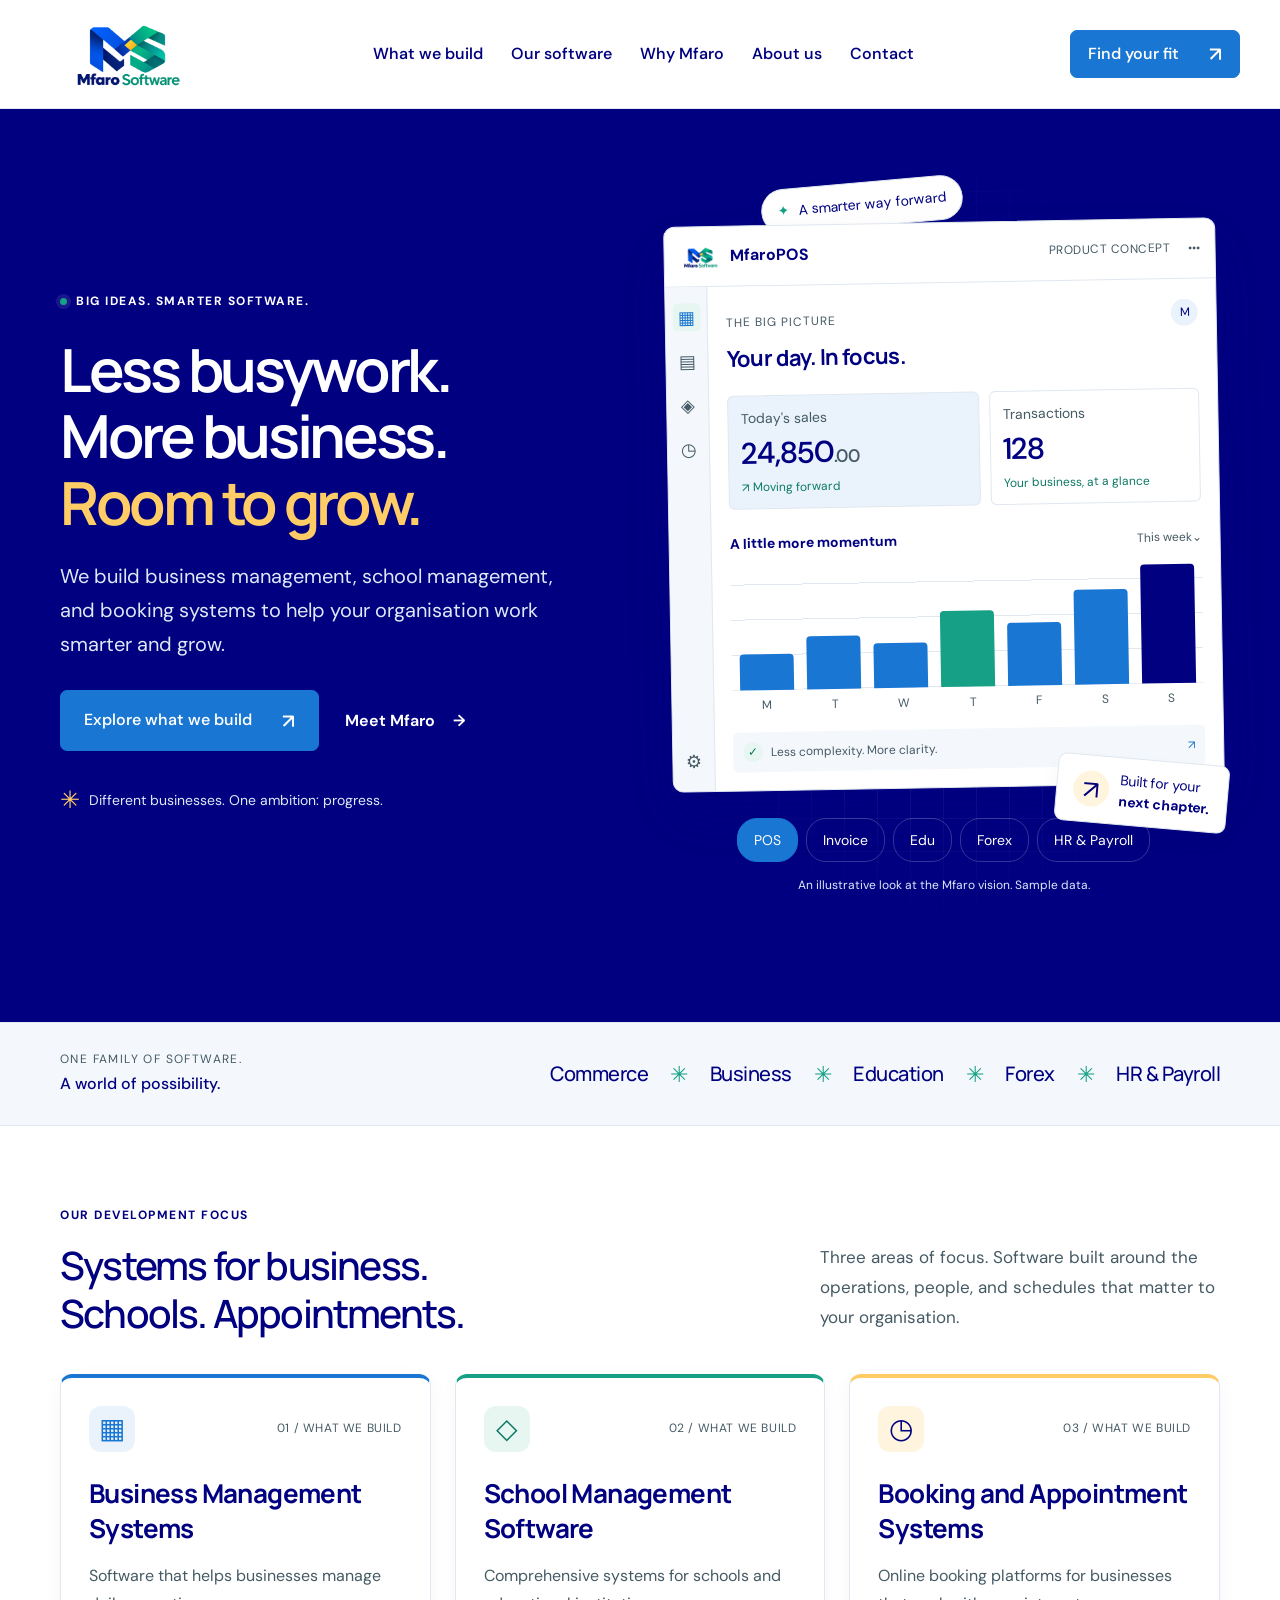
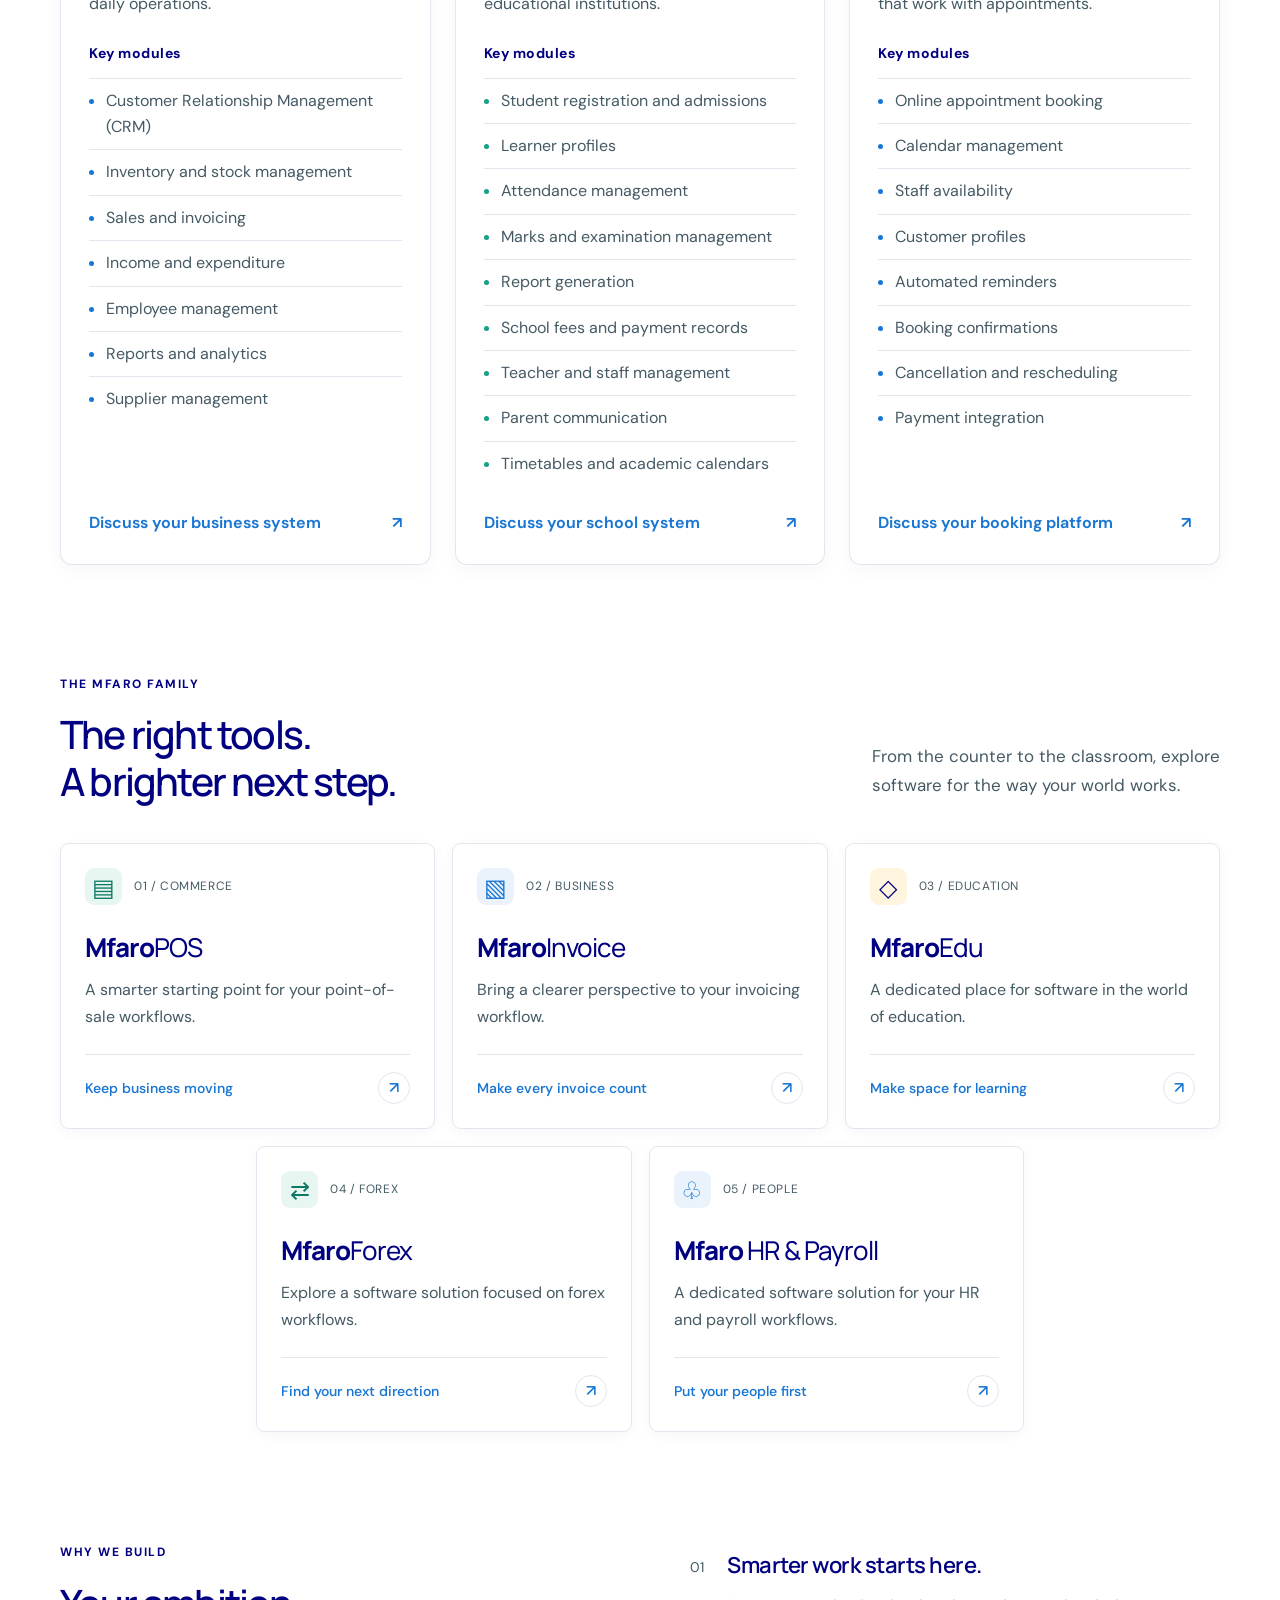
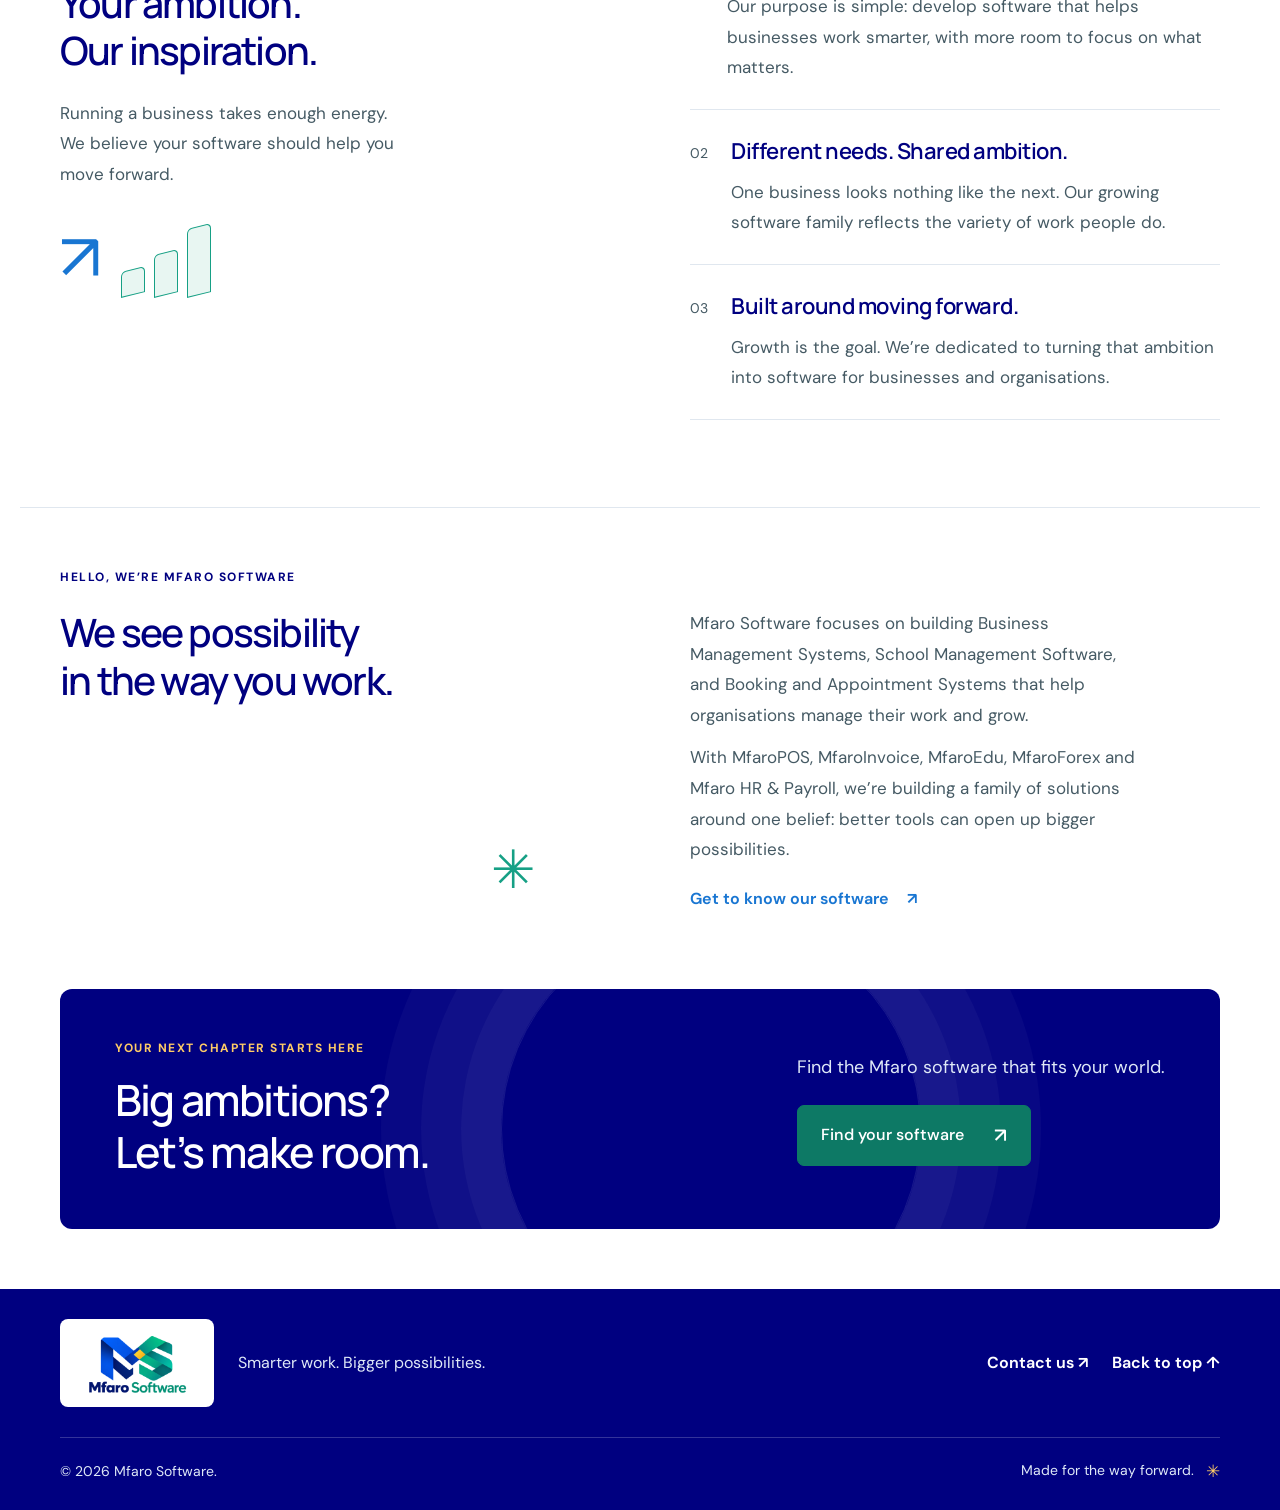
==== commit 80ef2078: "Highlight business, school and booking system development with all core modules" ====
--- a/index.html
+++ b/index.html
@@ -2,17 +2,18 @@
 <html lang="en">
 <head>
 <meta charset="UTF-8"><meta name="viewport" content="width=device-width,initial-scale=1">
-<meta name="description" content="Meet Mfaro Software. Explore MfaroPOS, MfaroInvoice, MfaroEdu, MfaroForex and Mfaro HR &amp; Payroll — software for smarter work and faster growth.">
+<meta name="description" content="Mfaro Software builds Business Management Systems, School Management Software, and Booking and Appointment Systems to help organisations work smarter and grow.">
 <meta name="theme-color" content="#000080"><title>Mfaro Software — Make room for growth.</title>
 <link rel="icon" type="image/png" href="mfaro-software-logo.png">
 <link rel="stylesheet" href="style.css"><script src="app.js" defer></script>
 </head>
 <body>
-<div class="header-shell"><header class="header"><a href="#" class="brand" aria-label="Mfaro Software home"><img class="brand-image" src="mfaro-software-logo.png" alt="Mfaro Software" width="176" height="92"></a><nav aria-label="Main navigation"><a href="#solutions">Our software</a><a href="#approach">Why Mfaro</a><a href="#about">About us</a><a href="contact.html">Contact</a></nav><button class="button small finder-open">Find your fit <span>↗</span></button><button class="menu-toggle" aria-expanded="false" aria-label="Toggle navigation">☰</button></header></div>
+<div class="header-shell"><header class="header"><a href="#" class="brand" aria-label="Mfaro Software home"><img class="brand-image" src="mfaro-software-logo.png" alt="Mfaro Software" width="176" height="92"></a><nav aria-label="Main navigation"><a href="#what-we-build">What we build</a><a href="#solutions">Our software</a><a href="#approach">Why Mfaro</a><a href="#about">About us</a><a href="contact.html">Contact</a></nav><button class="button small finder-open">Find your fit <span>↗</span></button><button class="menu-toggle" aria-expanded="false" aria-label="Toggle navigation">☰</button></header></div>
 <main>
-<div class="hero-shell"><section class="hero wrap"><div class="hero-copy"><div class="eyebrow"><span class="status-dot"></span> BIG IDEAS. SMARTER SOFTWARE.</div><h1>Less busywork.<br>More business.<br><em>Room to grow.</em></h1><p>Software that helps you work smarter today,<br class="desktop"> so you can build a bigger tomorrow.</p><div class="hero-actions"><a class="button" href="#solutions">Explore our software <span>↗</span></a><a class="text-link" href="#about">Meet Mfaro <span>→</span></a></div><div class="hero-note"><span class="mini-orbit">✳</span> Different businesses. One ambition: progress.</div></div>
+<div class="hero-shell"><section class="hero wrap"><div class="hero-copy"><div class="eyebrow"><span class="status-dot"></span> BIG IDEAS. SMARTER SOFTWARE.</div><h1>Less busywork.<br>More business.<br><em>Room to grow.</em></h1><p>We build business management, school management, and booking systems to help your organisation work smarter and grow.</p><div class="hero-actions"><a class="button" href="#what-we-build">Explore what we build <span>↗</span></a><a class="text-link" href="#about">Meet Mfaro <span>→</span></a></div><div class="hero-note"><span class="mini-orbit">✳</span> Different businesses. One ambition: progress.</div></div>
 <div class="hero-art"><div class="art-grid"></div><div class="floating-tag"><span>✦</span> A smarter way forward</div><div class="product-window"><div class="window-top"><span class="tiny-logo"><img src="mfaro-software-logo.png" alt="Mfaro Software" width="42" height="28"></span><strong id="preview-title">MfaroPOS</strong><span class="window-label">PRODUCT CONCEPT</span><span class="dots">•••</span></div><div class="window-body"><aside class="mock-sidebar" aria-hidden="true"><span class="selected">▦</span><span>▤</span><span>◈</span><span>◷</span><span class="sidebar-bottom">⚙</span></aside><div class="mock-main"><div class="mock-heading"><div><small>THE BIG PICTURE</small><h3 id="preview-headline">Your day. In focus.</h3></div><span class="mock-avatar">M</span></div><div class="mock-stats"><div><span id="stat-label">Today's sales</span><strong id="stat-value">24,850<span>.00</span></strong><small>↗ Moving forward</small></div><div class="stat-secondary"><span id="second-label">Transactions</span><strong id="second-value">128</strong><small>Your business, at a glance</small></div></div><div class="chart-header"><strong id="chart-title">A little more momentum</strong><span>This week⌄</span></div><div class="chart" aria-label="Illustrative growth chart"><div class="grid-lines"></div><div class="bars"><i style="--h:29%"></i><i style="--h:43%"></i><i style="--h:37%"></i><i style="--h:62%"></i><i style="--h:51%"></i><i style="--h:77%"></i><i style="--h:96%"></i></div><div class="chart-days"><span>M</span><span>T</span><span>W</span><span>T</span><span>F</span><span>S</span><span>S</span></div></div><div class="mock-bottom"><span class="check">✓</span><span>Less complexity. More clarity.</span><span>↗</span></div></div></div></div><div class="growth-badge"><span>↗</span><div>Built for your<br><strong>next chapter.</strong></div></div><div class="preview-tabs" role="group" aria-label="Explore product concepts"><button data-preview="pos" class="active" aria-pressed="true">POS</button><button data-preview="invoice" aria-pressed="false">Invoice</button><button data-preview="edu" aria-pressed="false">Edu</button><button data-preview="forex" aria-pressed="false">Forex</button><button data-preview="hr" aria-pressed="false">HR &amp; Payroll</button></div><p class="concept-note">An illustrative look at the Mfaro vision. Sample data.</p></div></section></div>
 <div class="intro-strip"><div class="wrap strip-inner"><span>ONE FAMILY OF SOFTWARE.<br><strong>A world of possibility.</strong></span><div>Commerce <span>✳</span> Business <span>✳</span> Education <span>✳</span> Forex <span>✳</span> HR &amp; Payroll</div></div></div>
+<section class="development-focus wrap" id="what-we-build" aria-labelledby="focus-title"><div class="section-heading"><div><div class="eyebrow">OUR DEVELOPMENT FOCUS</div><h2 id="focus-title">Systems for business.<br>Schools. Appointments.</h2></div><p>Three areas of focus. Software built around the operations, people, and schedules that matter to your organisation.</p></div><div class="focus-grid"><article class="focus-card focus-business"><div class="focus-card-top"><span class="focus-icon" aria-hidden="true">▦</span><span class="focus-number">01 / WHAT WE BUILD</span></div><h3>Business Management Systems</h3><p>Software that helps businesses manage daily operations.</p><h4>Key modules</h4><ul><li>Customer Relationship Management (CRM)</li><li>Inventory and stock management</li><li>Sales and invoicing</li><li>Income and expenditure</li><li>Employee management</li><li>Reports and analytics</li><li>Supplier management</li></ul><a class="text-link focus-contact" href="contact.html?interest=business">Discuss your business system <span aria-hidden="true">↗</span></a></article><article class="focus-card focus-school"><div class="focus-card-top"><span class="focus-icon" aria-hidden="true">◇</span><span class="focus-number">02 / WHAT WE BUILD</span></div><h3>School Management Software</h3><p>Comprehensive systems for schools and educational institutions.</p><h4>Key modules</h4><ul><li>Student registration and admissions</li><li>Learner profiles</li><li>Attendance management</li><li>Marks and examination management</li><li>Report generation</li><li>School fees and payment records</li><li>Teacher and staff management</li><li>Parent communication</li><li>Timetables and academic calendars</li></ul><a class="text-link focus-contact" href="contact.html?interest=school">Discuss your school system <span aria-hidden="true">↗</span></a></article><article class="focus-card focus-booking"><div class="focus-card-top"><span class="focus-icon" aria-hidden="true">◷</span><span class="focus-number">03 / WHAT WE BUILD</span></div><h3>Booking and Appointment Systems</h3><p>Online booking platforms for businesses that work with appointments.</p><h4>Key modules</h4><ul><li>Online appointment booking</li><li>Calendar management</li><li>Staff availability</li><li>Customer profiles</li><li>Automated reminders</li><li>Booking confirmations</li><li>Cancellation and rescheduling</li><li>Payment integration</li></ul><a class="text-link focus-contact" href="contact.html?interest=booking">Discuss your booking platform <span aria-hidden="true">↗</span></a></article></div></section>
 <section class="solutions wrap" id="solutions"><div class="section-heading"><div><div class="eyebrow">THE MFARO FAMILY</div><h2>The right tools.<br>A brighter next step.</h2></div><p>From the counter to the classroom, explore<br class="desktop"> software for the way your world works.</p></div><div class="product-grid">
 <button class="product-card" data-product="pos"><span class="product-top"><span class="product-symbol pos-symbol">▤</span><span class="product-index">01 / COMMERCE</span></span><h3>Mfaro<span>POS</span></h3><p>A smarter starting point for your point-of-sale workflows.</p><span class="product-bottom"><span>Keep business moving</span><span class="arrow-circle">↗</span></span></button>
 <button class="product-card" data-product="invoice"><span class="product-top"><span class="product-symbol invoice-symbol">▧</span><span class="product-index">02 / BUSINESS</span></span><h3>Mfaro<span>Invoice</span></h3><p>Bring a clearer perspective to your invoicing workflow.</p><span class="product-bottom"><span>Make every invoice count</span><span class="arrow-circle">↗</span></span></button>
@@ -21,7 +22,7 @@
 <button class="product-card" data-product="hr"><span class="product-top"><span class="product-symbol hr-symbol" aria-hidden="true">♧</span><span class="product-index">05 / PEOPLE</span></span><h3>Mfaro<span> HR &amp; Payroll</span></h3><p>A dedicated software solution for your HR and payroll workflows.</p><span class="product-bottom"><span>Put your people first</span><span class="arrow-circle">↗</span></span></button>
 </div></section>
 <section class="approach wrap" id="approach"><div class="approach-title"><div class="eyebrow">WHY WE BUILD</div><h2>Your ambition.<br>Our inspiration.</h2><p>Running a business takes enough energy.<br>We believe your software should help you<br class="desktop"> move forward.</p><div class="line-art" aria-hidden="true"><span>↗</span><i></i><i></i><i></i></div></div><div class="principles"><article><span>01</span><div><h3>Smarter work starts here.</h3><p>Our purpose is simple: develop software that helps businesses work smarter, with more room to focus on what matters.</p></div></article><article><span>02</span><div><h3>Different needs. Shared ambition.</h3><p>One business looks nothing like the next. Our growing software family reflects the variety of work people do.</p></div></article><article><span>03</span><div><h3>Built around moving forward.</h3><p>Growth is the goal. We’re dedicated to turning that ambition into software for businesses and organisations.</p></div></article></div></section>
-<section class="about wrap" id="about"><div class="eyebrow">HELLO, WE’RE MFARO SOFTWARE</div><h2>We see possibility<br>in the way you work.</h2><div class="about-text"><p>We’re an organisation dedicated to developing a variety of software that helps businesses work smarter and grow faster.</p><p>With MfaroPOS, MfaroInvoice, MfaroEdu, MfaroForex and Mfaro HR &amp; Payroll, we’re building a family of solutions around one belief: better tools can open up bigger possibilities.</p><a class="text-link" href="#solutions">Get to know our software <span>↗</span></a></div><span class="about-star" aria-hidden="true">✳</span></section>
+<section class="about wrap" id="about"><div class="eyebrow">HELLO, WE’RE MFARO SOFTWARE</div><h2>We see possibility<br>in the way you work.</h2><div class="about-text"><p>Mfaro Software focuses on building Business Management Systems, School Management Software, and Booking and Appointment Systems that help organisations manage their work and grow.</p><p>With MfaroPOS, MfaroInvoice, MfaroEdu, MfaroForex and Mfaro HR &amp; Payroll, we’re building a family of solutions around one belief: better tools can open up bigger possibilities.</p><a class="text-link" href="#solutions">Get to know our software <span>↗</span></a></div><span class="about-star" aria-hidden="true">✳</span></section>
 <section class="cta wrap"><div><div class="eyebrow">YOUR NEXT CHAPTER STARTS HERE</div><h2>Big ambitions?<br>Let’s make room.</h2></div><div><p>Find the Mfaro software that fits your world.</p><button class="button light finder-open">Find your software <span>↗</span></button></div><div class="cta-orbit" aria-hidden="true"></div></section>
 </main><div class="footer-shell"><footer class="wrap"><div class="footer-top"><a href="#" class="brand"><img class="brand-image" src="mfaro-software-logo.png" alt="Mfaro Software" width="176" height="92"></a><p>Smarter work. Bigger possibilities.</p><a class="text-link footer-contact" href="contact.html">Contact us ↗</a><a class="text-link" href="#">Back to top ↑</a></div><div class="footer-bottom"><span>© <span id="year">2026</span> Mfaro Software.</span><span>Made for the way forward. <span class="footer-star">✳</span></span></div></footer></div>
 <dialog id="product-dialog" aria-labelledby="dialog-title"><button class="close-dialog" aria-label="Close dialog">×</button><div id="dialog-content"></div></dialog>
--- a/style.css
+++ b/style.css
@@ -301,3 +301,29 @@
 
 
 @media(min-width:761px) and (max-width:1000px){.header{position:relative;gap:16px}.header nav{display:none;position:absolute;left:20px;right:20px;top:100px;background:var(--white);border:1px solid var(--border-color);padding:24px;z-index:10;border-radius:8px;box-shadow:0 12px 30px var(--shadow-soft)}.header nav.open{display:flex;flex-direction:column;gap:22px}.header .menu-toggle{display:block;border:0;background:none;color:var(--primary-navy);font-size:24px;padding:8px}.header .button{margin-left:auto}}
+
+/* Core development areas, separate from the existing software products. */
+.development-focus{padding-top:80px;padding-bottom:20px}
+.development-focus .section-heading>p{max-width:400px}
+.focus-grid{display:grid;grid-template-columns:repeat(3,minmax(0,1fr));gap:24px}
+.focus-card{display:flex;flex-direction:column;min-width:0;padding:28px;border:1px solid var(--border-color);border-radius:12px;background:var(--white);box-shadow:0 5px 20px var(--shadow-soft);border-top:4px solid var(--professional-blue)}
+.focus-school{border-top-color:var(--emerald-green)}
+.focus-booking{border-top-color:var(--gold-accent)}
+.focus-card-top{display:flex;align-items:center;justify-content:space-between;gap:12px;flex-wrap:wrap}
+.focus-icon{display:grid;place-items:center;width:46px;height:46px;border-radius:12px;background:var(--blue-soft);color:var(--professional-blue);font-size:28px}
+.focus-school .focus-icon{background:var(--emerald-soft);color:var(--emerald-action)}
+.focus-booking .focus-icon{background:var(--gold-soft);color:var(--primary-navy)}
+.focus-number{font-size:.75rem;letter-spacing:.6px;color:var(--text-secondary)}
+.focus-card h3{font-size:1.625rem;line-height:1.35;letter-spacing:-.6px;margin-top:24px}
+.focus-card>p{font-size:1rem;line-height:1.75;margin-top:16px}
+.focus-card h4{font-size:.875rem;letter-spacing:.5px;margin:24px 0 12px;color:var(--primary-navy)}
+.focus-card ul{list-style:none;padding:0;margin:0 0 24px}
+.focus-card li{position:relative;padding:9px 0 9px 17px;border-top:1px solid var(--border-color);font-size:1rem;line-height:1.65;color:var(--text-secondary);overflow-wrap:anywhere}
+.focus-card li::before{content:'';position:absolute;left:0;top:20px;width:5px;height:5px;border-radius:50%;background:var(--professional-blue)}
+.focus-school li::before{background:var(--emerald-green)}
+.focus-contact{margin-top:auto;align-items:flex-start;line-height:1.6;justify-content:space-between;gap:12px}
+.focus-contact span{flex-shrink:0}
+.hero-copy>p{max-width:520px}
+@media(max-width:1100px){.focus-grid{gap:16px}.focus-card{padding:24px 20px}.focus-card h3{font-size:1.375rem}}
+@media(max-width:900px){.focus-grid{grid-template-columns:1fr}.focus-card{padding:28px}.focus-card h3{font-size:1.625rem}.focus-card ul{display:grid;grid-template-columns:1fr 1fr;column-gap:24px}.focus-card h3,.focus-card>p{max-width:650px}}
+@media(max-width:600px){.development-focus{padding-top:48px;padding-bottom:0}.focus-card{padding:24px}.focus-card ul{display:block}.focus-card h3{font-size:1.5rem}}
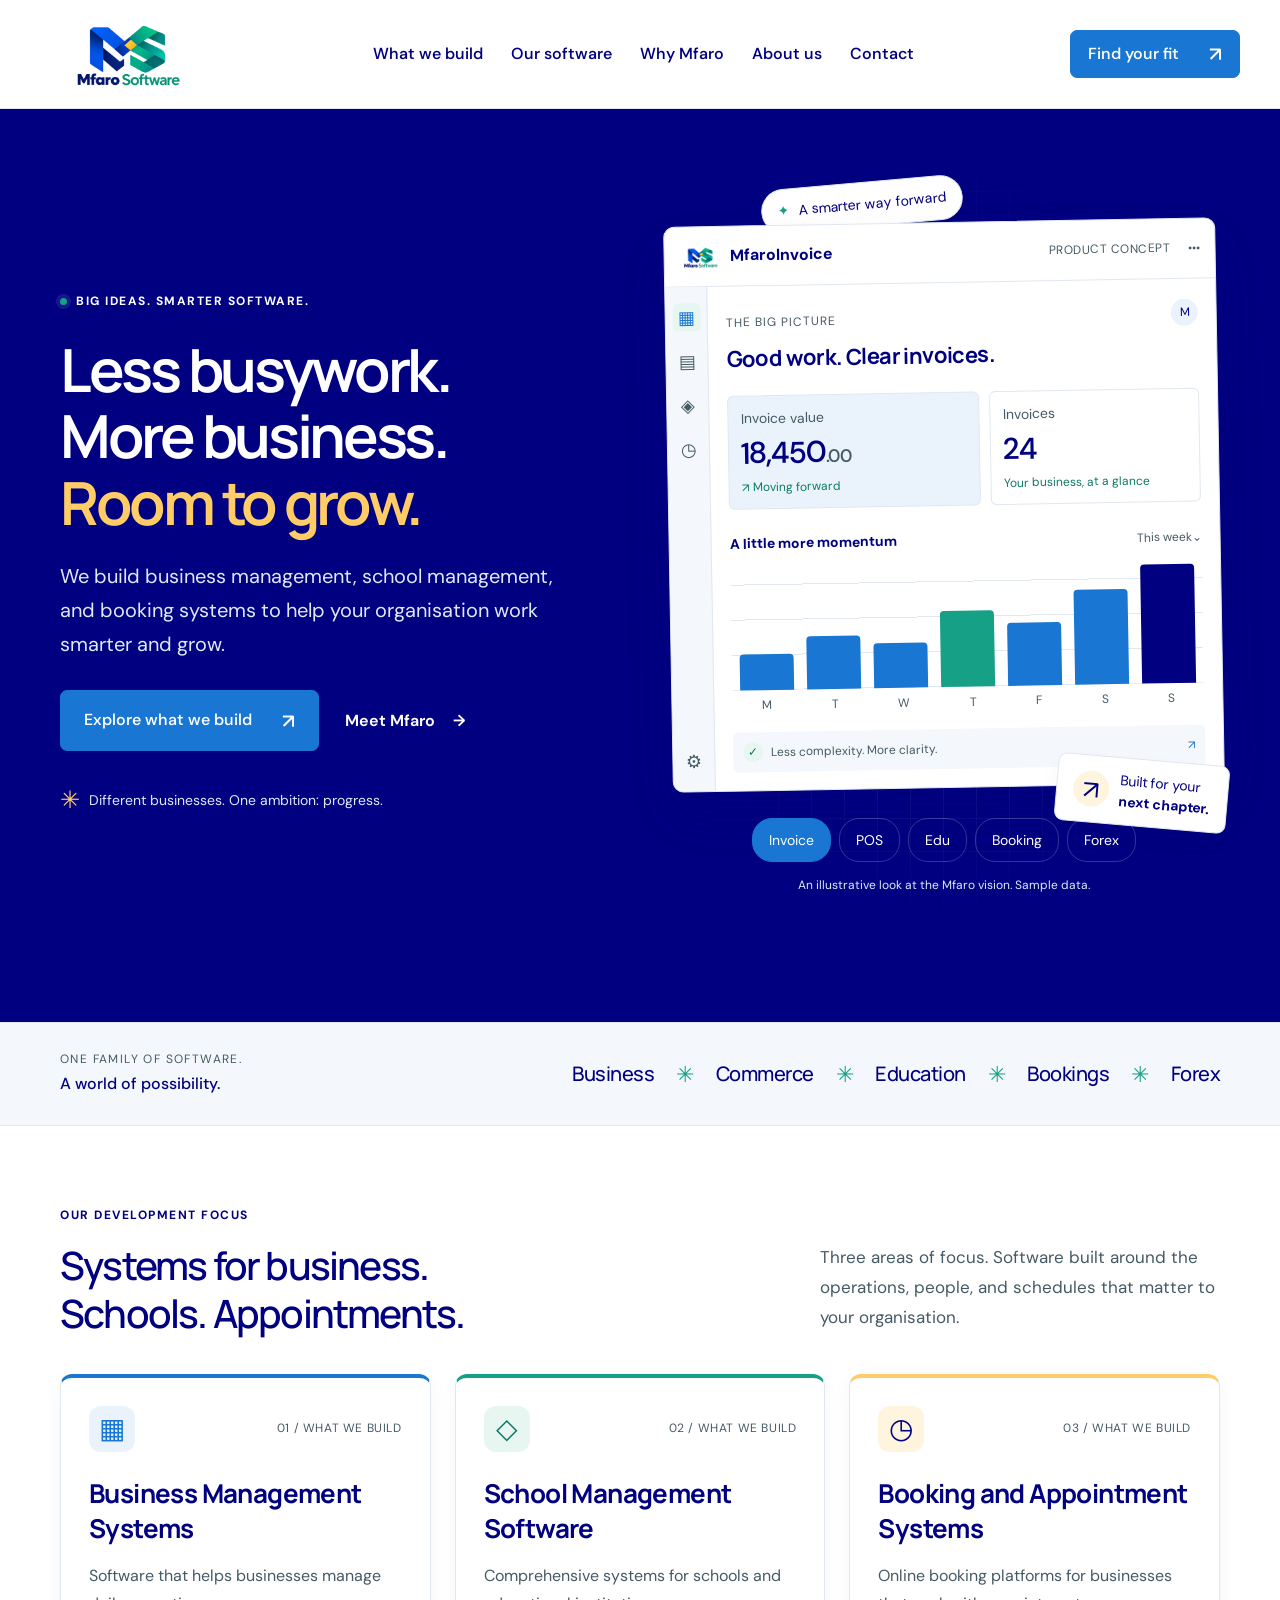
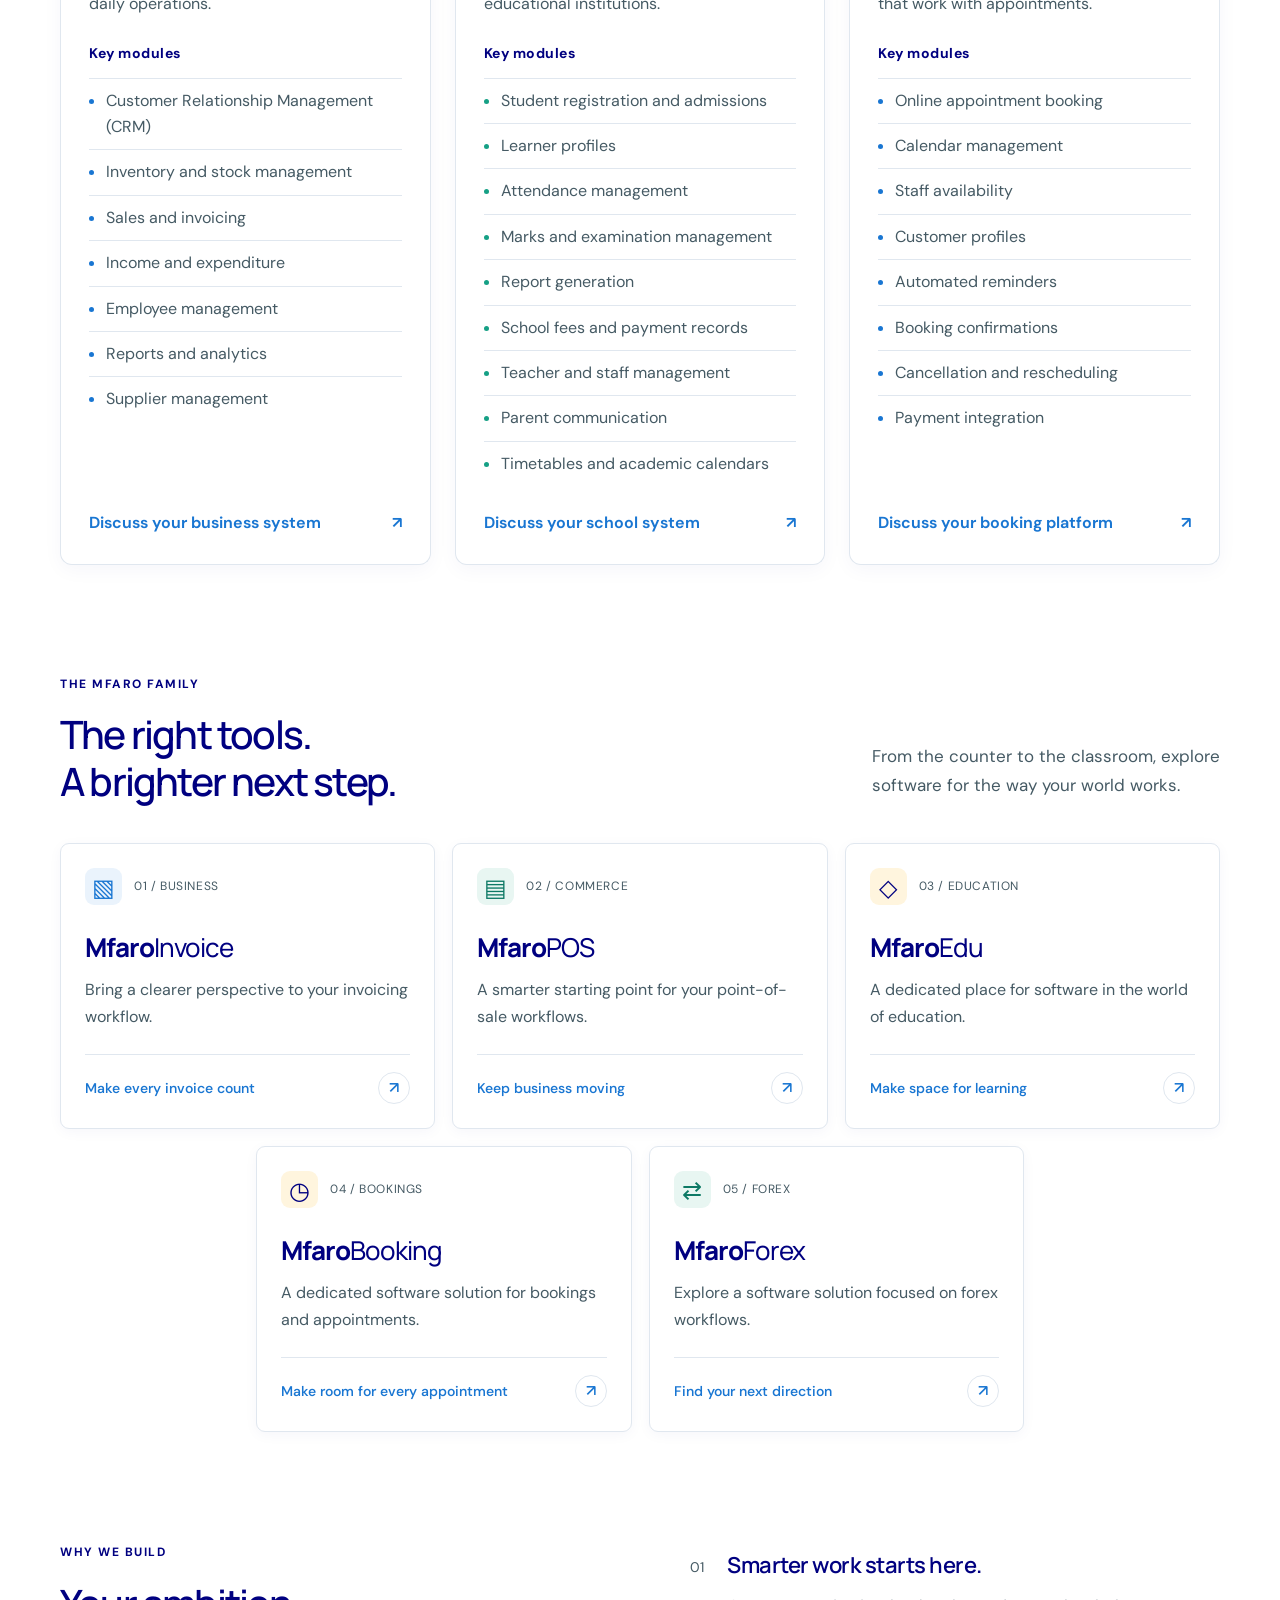
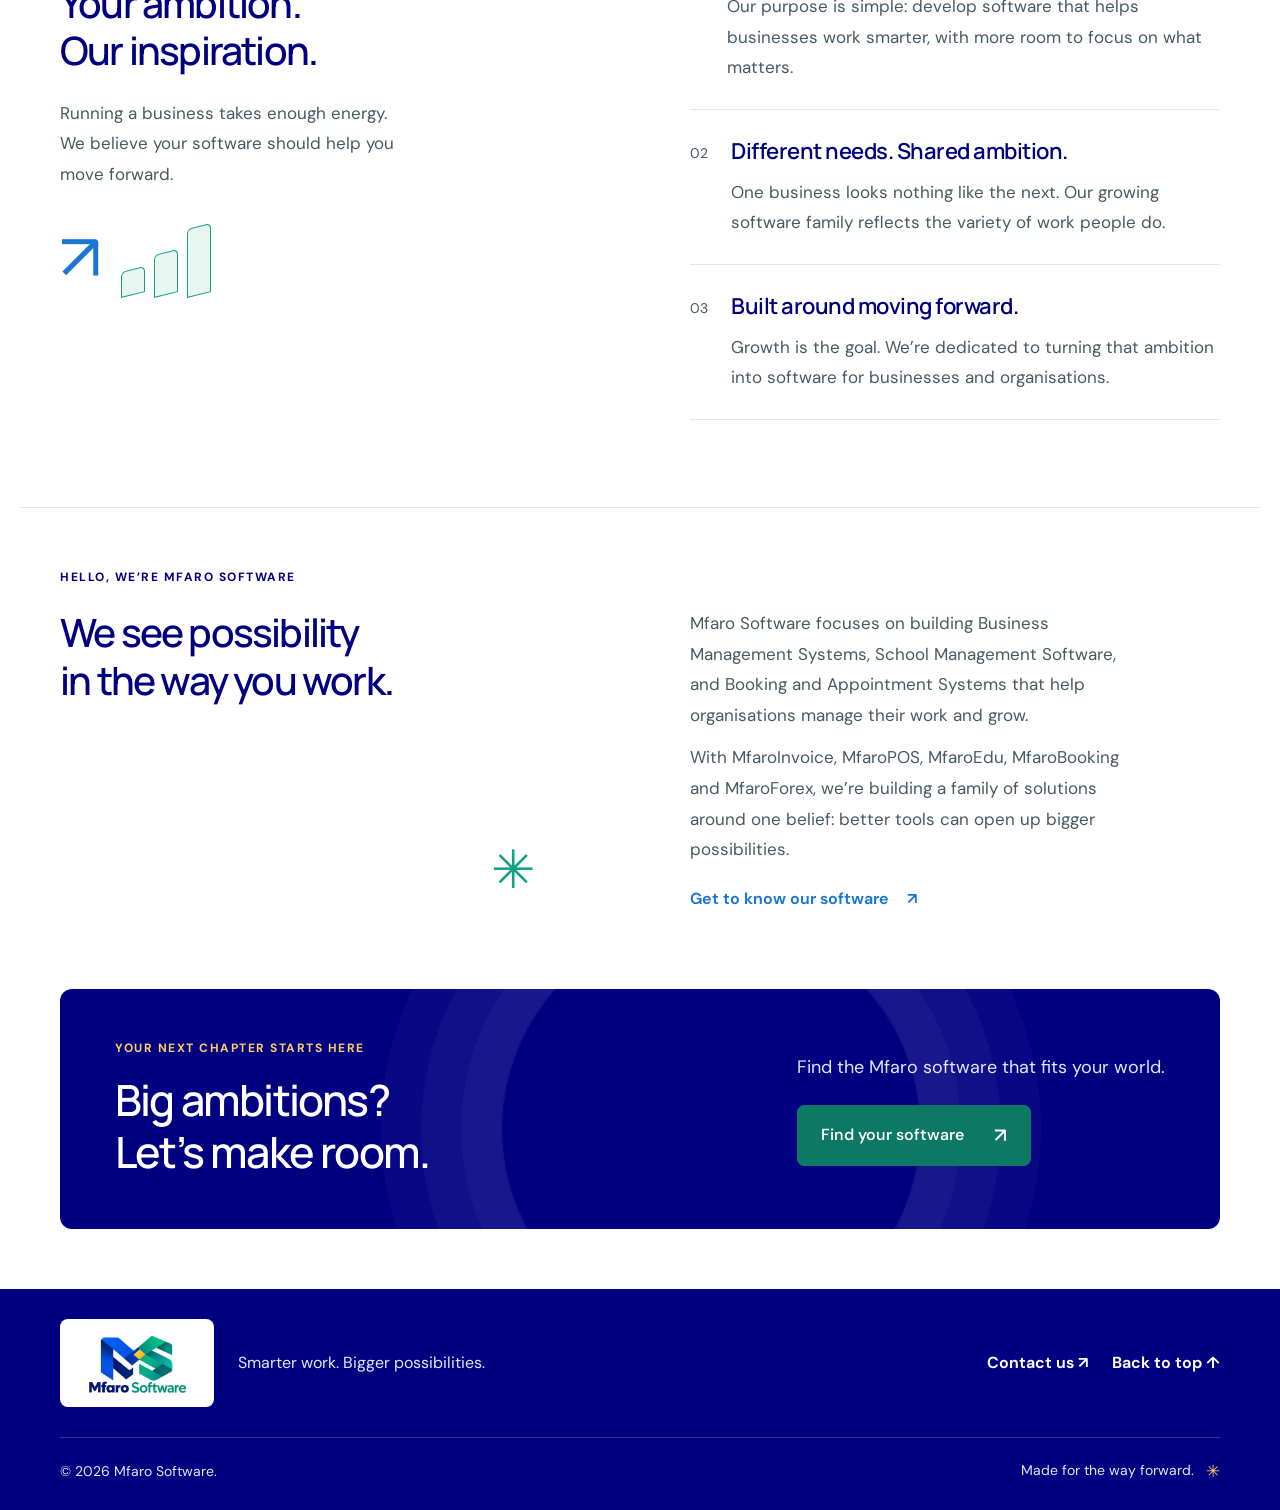
==== commit b40dd907: "Order Mfaro products and add MfaroBooking" ====
--- a/index.html
+++ b/index.html
@@ -11,18 +11,18 @@
 <div class="header-shell"><header class="header"><a href="#" class="brand" aria-label="Mfaro Software home"><img class="brand-image" src="mfaro-software-logo.png" alt="Mfaro Software" width="176" height="92"></a><nav aria-label="Main navigation"><a href="#what-we-build">What we build</a><a href="#solutions">Our software</a><a href="#approach">Why Mfaro</a><a href="#about">About us</a><a href="contact.html">Contact</a></nav><button class="button small finder-open">Find your fit <span>↗</span></button><button class="menu-toggle" aria-expanded="false" aria-label="Toggle navigation">☰</button></header></div>
 <main>
 <div class="hero-shell"><section class="hero wrap"><div class="hero-copy"><div class="eyebrow"><span class="status-dot"></span> BIG IDEAS. SMARTER SOFTWARE.</div><h1>Less busywork.<br>More business.<br><em>Room to grow.</em></h1><p>We build business management, school management, and booking systems to help your organisation work smarter and grow.</p><div class="hero-actions"><a class="button" href="#what-we-build">Explore what we build <span>↗</span></a><a class="text-link" href="#about">Meet Mfaro <span>→</span></a></div><div class="hero-note"><span class="mini-orbit">✳</span> Different businesses. One ambition: progress.</div></div>
-<div class="hero-art"><div class="art-grid"></div><div class="floating-tag"><span>✦</span> A smarter way forward</div><div class="product-window"><div class="window-top"><span class="tiny-logo"><img src="mfaro-software-logo.png" alt="Mfaro Software" width="42" height="28"></span><strong id="preview-title">MfaroPOS</strong><span class="window-label">PRODUCT CONCEPT</span><span class="dots">•••</span></div><div class="window-body"><aside class="mock-sidebar" aria-hidden="true"><span class="selected">▦</span><span>▤</span><span>◈</span><span>◷</span><span class="sidebar-bottom">⚙</span></aside><div class="mock-main"><div class="mock-heading"><div><small>THE BIG PICTURE</small><h3 id="preview-headline">Your day. In focus.</h3></div><span class="mock-avatar">M</span></div><div class="mock-stats"><div><span id="stat-label">Today's sales</span><strong id="stat-value">24,850<span>.00</span></strong><small>↗ Moving forward</small></div><div class="stat-secondary"><span id="second-label">Transactions</span><strong id="second-value">128</strong><small>Your business, at a glance</small></div></div><div class="chart-header"><strong id="chart-title">A little more momentum</strong><span>This week⌄</span></div><div class="chart" aria-label="Illustrative growth chart"><div class="grid-lines"></div><div class="bars"><i style="--h:29%"></i><i style="--h:43%"></i><i style="--h:37%"></i><i style="--h:62%"></i><i style="--h:51%"></i><i style="--h:77%"></i><i style="--h:96%"></i></div><div class="chart-days"><span>M</span><span>T</span><span>W</span><span>T</span><span>F</span><span>S</span><span>S</span></div></div><div class="mock-bottom"><span class="check">✓</span><span>Less complexity. More clarity.</span><span>↗</span></div></div></div></div><div class="growth-badge"><span>↗</span><div>Built for your<br><strong>next chapter.</strong></div></div><div class="preview-tabs" role="group" aria-label="Explore product concepts"><button data-preview="pos" class="active" aria-pressed="true">POS</button><button data-preview="invoice" aria-pressed="false">Invoice</button><button data-preview="edu" aria-pressed="false">Edu</button><button data-preview="forex" aria-pressed="false">Forex</button><button data-preview="hr" aria-pressed="false">HR &amp; Payroll</button></div><p class="concept-note">An illustrative look at the Mfaro vision. Sample data.</p></div></section></div>
-<div class="intro-strip"><div class="wrap strip-inner"><span>ONE FAMILY OF SOFTWARE.<br><strong>A world of possibility.</strong></span><div>Commerce <span>✳</span> Business <span>✳</span> Education <span>✳</span> Forex <span>✳</span> HR &amp; Payroll</div></div></div>
+<div class="hero-art"><div class="art-grid"></div><div class="floating-tag"><span>✦</span> A smarter way forward</div><div class="product-window"><div class="window-top"><span class="tiny-logo"><img src="mfaro-software-logo.png" alt="Mfaro Software" width="42" height="28"></span><strong id="preview-title">MfaroInvoice</strong><span class="window-label">PRODUCT CONCEPT</span><span class="dots">•••</span></div><div class="window-body"><aside class="mock-sidebar" aria-hidden="true"><span class="selected">▦</span><span>▤</span><span>◈</span><span>◷</span><span class="sidebar-bottom">⚙</span></aside><div class="mock-main"><div class="mock-heading"><div><small>THE BIG PICTURE</small><h3 id="preview-headline">Good work. Clear invoices.</h3></div><span class="mock-avatar">M</span></div><div class="mock-stats"><div><span id="stat-label">Invoice value</span><strong id="stat-value">18,450<span>.00</span></strong><small>↗ Moving forward</small></div><div class="stat-secondary"><span id="second-label">Invoices</span><strong id="second-value">24</strong><small>Your business, at a glance</small></div></div><div class="chart-header"><strong id="chart-title">A little more momentum</strong><span>This week⌄</span></div><div class="chart" aria-label="Illustrative growth chart"><div class="grid-lines"></div><div class="bars"><i style="--h:29%"></i><i style="--h:43%"></i><i style="--h:37%"></i><i style="--h:62%"></i><i style="--h:51%"></i><i style="--h:77%"></i><i style="--h:96%"></i></div><div class="chart-days"><span>M</span><span>T</span><span>W</span><span>T</span><span>F</span><span>S</span><span>S</span></div></div><div class="mock-bottom"><span class="check">✓</span><span>Less complexity. More clarity.</span><span>↗</span></div></div></div></div><div class="growth-badge"><span>↗</span><div>Built for your<br><strong>next chapter.</strong></div></div><div class="preview-tabs" role="group" aria-label="Explore product concepts"><button data-preview="invoice" class="active" aria-pressed="true">Invoice</button><button data-preview="pos" aria-pressed="false">POS</button><button data-preview="edu" aria-pressed="false">Edu</button><button data-preview="booking" aria-pressed="false">Booking</button><button data-preview="forex" aria-pressed="false">Forex</button></div><p class="concept-note">An illustrative look at the Mfaro vision. Sample data.</p></div></section></div>
+<div class="intro-strip"><div class="wrap strip-inner"><span>ONE FAMILY OF SOFTWARE.<br><strong>A world of possibility.</strong></span><div>Business <span>✳</span> Commerce <span>✳</span> Education <span>✳</span> Bookings <span>✳</span> Forex</div></div></div>
 <section class="development-focus wrap" id="what-we-build" aria-labelledby="focus-title"><div class="section-heading"><div><div class="eyebrow">OUR DEVELOPMENT FOCUS</div><h2 id="focus-title">Systems for business.<br>Schools. Appointments.</h2></div><p>Three areas of focus. Software built around the operations, people, and schedules that matter to your organisation.</p></div><div class="focus-grid"><article class="focus-card focus-business"><div class="focus-card-top"><span class="focus-icon" aria-hidden="true">▦</span><span class="focus-number">01 / WHAT WE BUILD</span></div><h3>Business Management Systems</h3><p>Software that helps businesses manage daily operations.</p><h4>Key modules</h4><ul><li>Customer Relationship Management (CRM)</li><li>Inventory and stock management</li><li>Sales and invoicing</li><li>Income and expenditure</li><li>Employee management</li><li>Reports and analytics</li><li>Supplier management</li></ul><a class="text-link focus-contact" href="contact.html?interest=business">Discuss your business system <span aria-hidden="true">↗</span></a></article><article class="focus-card focus-school"><div class="focus-card-top"><span class="focus-icon" aria-hidden="true">◇</span><span class="focus-number">02 / WHAT WE BUILD</span></div><h3>School Management Software</h3><p>Comprehensive systems for schools and educational institutions.</p><h4>Key modules</h4><ul><li>Student registration and admissions</li><li>Learner profiles</li><li>Attendance management</li><li>Marks and examination management</li><li>Report generation</li><li>School fees and payment records</li><li>Teacher and staff management</li><li>Parent communication</li><li>Timetables and academic calendars</li></ul><a class="text-link focus-contact" href="contact.html?interest=school">Discuss your school system <span aria-hidden="true">↗</span></a></article><article class="focus-card focus-booking"><div class="focus-card-top"><span class="focus-icon" aria-hidden="true">◷</span><span class="focus-number">03 / WHAT WE BUILD</span></div><h3>Booking and Appointment Systems</h3><p>Online booking platforms for businesses that work with appointments.</p><h4>Key modules</h4><ul><li>Online appointment booking</li><li>Calendar management</li><li>Staff availability</li><li>Customer profiles</li><li>Automated reminders</li><li>Booking confirmations</li><li>Cancellation and rescheduling</li><li>Payment integration</li></ul><a class="text-link focus-contact" href="contact.html?interest=booking">Discuss your booking platform <span aria-hidden="true">↗</span></a></article></div></section>
 <section class="solutions wrap" id="solutions"><div class="section-heading"><div><div class="eyebrow">THE MFARO FAMILY</div><h2>The right tools.<br>A brighter next step.</h2></div><p>From the counter to the classroom, explore<br class="desktop"> software for the way your world works.</p></div><div class="product-grid">
-<button class="product-card" data-product="pos"><span class="product-top"><span class="product-symbol pos-symbol">▤</span><span class="product-index">01 / COMMERCE</span></span><h3>Mfaro<span>POS</span></h3><p>A smarter starting point for your point-of-sale workflows.</p><span class="product-bottom"><span>Keep business moving</span><span class="arrow-circle">↗</span></span></button>
-<button class="product-card" data-product="invoice"><span class="product-top"><span class="product-symbol invoice-symbol">▧</span><span class="product-index">02 / BUSINESS</span></span><h3>Mfaro<span>Invoice</span></h3><p>Bring a clearer perspective to your invoicing workflow.</p><span class="product-bottom"><span>Make every invoice count</span><span class="arrow-circle">↗</span></span></button>
+<button class="product-card" data-product="invoice"><span class="product-top"><span class="product-symbol invoice-symbol">▧</span><span class="product-index">01 / BUSINESS</span></span><h3>Mfaro<span>Invoice</span></h3><p>Bring a clearer perspective to your invoicing workflow.</p><span class="product-bottom"><span>Make every invoice count</span><span class="arrow-circle">↗</span></span></button>
+<button class="product-card" data-product="pos"><span class="product-top"><span class="product-symbol pos-symbol">▤</span><span class="product-index">02 / COMMERCE</span></span><h3>Mfaro<span>POS</span></h3><p>A smarter starting point for your point-of-sale workflows.</p><span class="product-bottom"><span>Keep business moving</span><span class="arrow-circle">↗</span></span></button>
 <button class="product-card" data-product="edu"><span class="product-top"><span class="product-symbol edu-symbol">◇</span><span class="product-index">03 / EDUCATION</span></span><h3>Mfaro<span>Edu</span></h3><p>A dedicated place for software in the world of education.</p><span class="product-bottom"><span>Make space for learning</span><span class="arrow-circle">↗</span></span></button>
-<button class="product-card" data-product="forex"><span class="product-top"><span class="product-symbol forex-symbol">⇄</span><span class="product-index">04 / FOREX</span></span><h3>Mfaro<span>Forex</span></h3><p>Explore a software solution focused on forex workflows.</p><span class="product-bottom"><span>Find your next direction</span><span class="arrow-circle">↗</span></span></button>
-<button class="product-card" data-product="hr"><span class="product-top"><span class="product-symbol hr-symbol" aria-hidden="true">♧</span><span class="product-index">05 / PEOPLE</span></span><h3>Mfaro<span> HR &amp; Payroll</span></h3><p>A dedicated software solution for your HR and payroll workflows.</p><span class="product-bottom"><span>Put your people first</span><span class="arrow-circle">↗</span></span></button>
+<button class="product-card" data-product="booking"><span class="product-top"><span class="product-symbol booking-symbol" aria-hidden="true">◷</span><span class="product-index">04 / BOOKINGS</span></span><h3>Mfaro<span>Booking</span></h3><p>A dedicated software solution for bookings and appointments.</p><span class="product-bottom"><span>Make room for every appointment</span><span class="arrow-circle">↗</span></span></button>
+<button class="product-card" data-product="forex"><span class="product-top"><span class="product-symbol forex-symbol">⇄</span><span class="product-index">05 / FOREX</span></span><h3>Mfaro<span>Forex</span></h3><p>Explore a software solution focused on forex workflows.</p><span class="product-bottom"><span>Find your next direction</span><span class="arrow-circle">↗</span></span></button>
 </div></section>
 <section class="approach wrap" id="approach"><div class="approach-title"><div class="eyebrow">WHY WE BUILD</div><h2>Your ambition.<br>Our inspiration.</h2><p>Running a business takes enough energy.<br>We believe your software should help you<br class="desktop"> move forward.</p><div class="line-art" aria-hidden="true"><span>↗</span><i></i><i></i><i></i></div></div><div class="principles"><article><span>01</span><div><h3>Smarter work starts here.</h3><p>Our purpose is simple: develop software that helps businesses work smarter, with more room to focus on what matters.</p></div></article><article><span>02</span><div><h3>Different needs. Shared ambition.</h3><p>One business looks nothing like the next. Our growing software family reflects the variety of work people do.</p></div></article><article><span>03</span><div><h3>Built around moving forward.</h3><p>Growth is the goal. We’re dedicated to turning that ambition into software for businesses and organisations.</p></div></article></div></section>
-<section class="about wrap" id="about"><div class="eyebrow">HELLO, WE’RE MFARO SOFTWARE</div><h2>We see possibility<br>in the way you work.</h2><div class="about-text"><p>Mfaro Software focuses on building Business Management Systems, School Management Software, and Booking and Appointment Systems that help organisations manage their work and grow.</p><p>With MfaroPOS, MfaroInvoice, MfaroEdu, MfaroForex and Mfaro HR &amp; Payroll, we’re building a family of solutions around one belief: better tools can open up bigger possibilities.</p><a class="text-link" href="#solutions">Get to know our software <span>↗</span></a></div><span class="about-star" aria-hidden="true">✳</span></section>
+<section class="about wrap" id="about"><div class="eyebrow">HELLO, WE’RE MFARO SOFTWARE</div><h2>We see possibility<br>in the way you work.</h2><div class="about-text"><p>Mfaro Software focuses on building Business Management Systems, School Management Software, and Booking and Appointment Systems that help organisations manage their work and grow.</p><p>With MfaroInvoice, MfaroPOS, MfaroEdu, MfaroBooking and MfaroForex, we’re building a family of solutions around one belief: better tools can open up bigger possibilities.</p><a class="text-link" href="#solutions">Get to know our software <span>↗</span></a></div><span class="about-star" aria-hidden="true">✳</span></section>
 <section class="cta wrap"><div><div class="eyebrow">YOUR NEXT CHAPTER STARTS HERE</div><h2>Big ambitions?<br>Let’s make room.</h2></div><div><p>Find the Mfaro software that fits your world.</p><button class="button light finder-open">Find your software <span>↗</span></button></div><div class="cta-orbit" aria-hidden="true"></div></section>
 </main><div class="footer-shell"><footer class="wrap"><div class="footer-top"><a href="#" class="brand"><img class="brand-image" src="mfaro-software-logo.png" alt="Mfaro Software" width="176" height="92"></a><p>Smarter work. Bigger possibilities.</p><a class="text-link footer-contact" href="contact.html">Contact us ↗</a><a class="text-link" href="#">Back to top ↑</a></div><div class="footer-bottom"><span>© <span id="year">2026</span> Mfaro Software.</span><span>Made for the way forward. <span class="footer-star">✳</span></span></div></footer></div>
 <dialog id="product-dialog" aria-labelledby="dialog-title"><button class="close-dialog" aria-label="Close dialog">×</button><div id="dialog-content"></div></dialog>
--- a/style.css
+++ b/style.css
@@ -327,3 +327,5 @@
 @media(max-width:1100px){.focus-grid{gap:16px}.focus-card{padding:24px 20px}.focus-card h3{font-size:1.375rem}}
 @media(max-width:900px){.focus-grid{grid-template-columns:1fr}.focus-card{padding:28px}.focus-card h3{font-size:1.625rem}.focus-card ul{display:grid;grid-template-columns:1fr 1fr;column-gap:24px}.focus-card h3,.focus-card>p{max-width:650px}}
 @media(max-width:600px){.development-focus{padding-top:48px;padding-bottom:0}.focus-card{padding:24px}.focus-card ul{display:block}.focus-card h3{font-size:1.5rem}}
+
+.booking-symbol{background:var(--gold-soft);color:var(--primary-navy)}
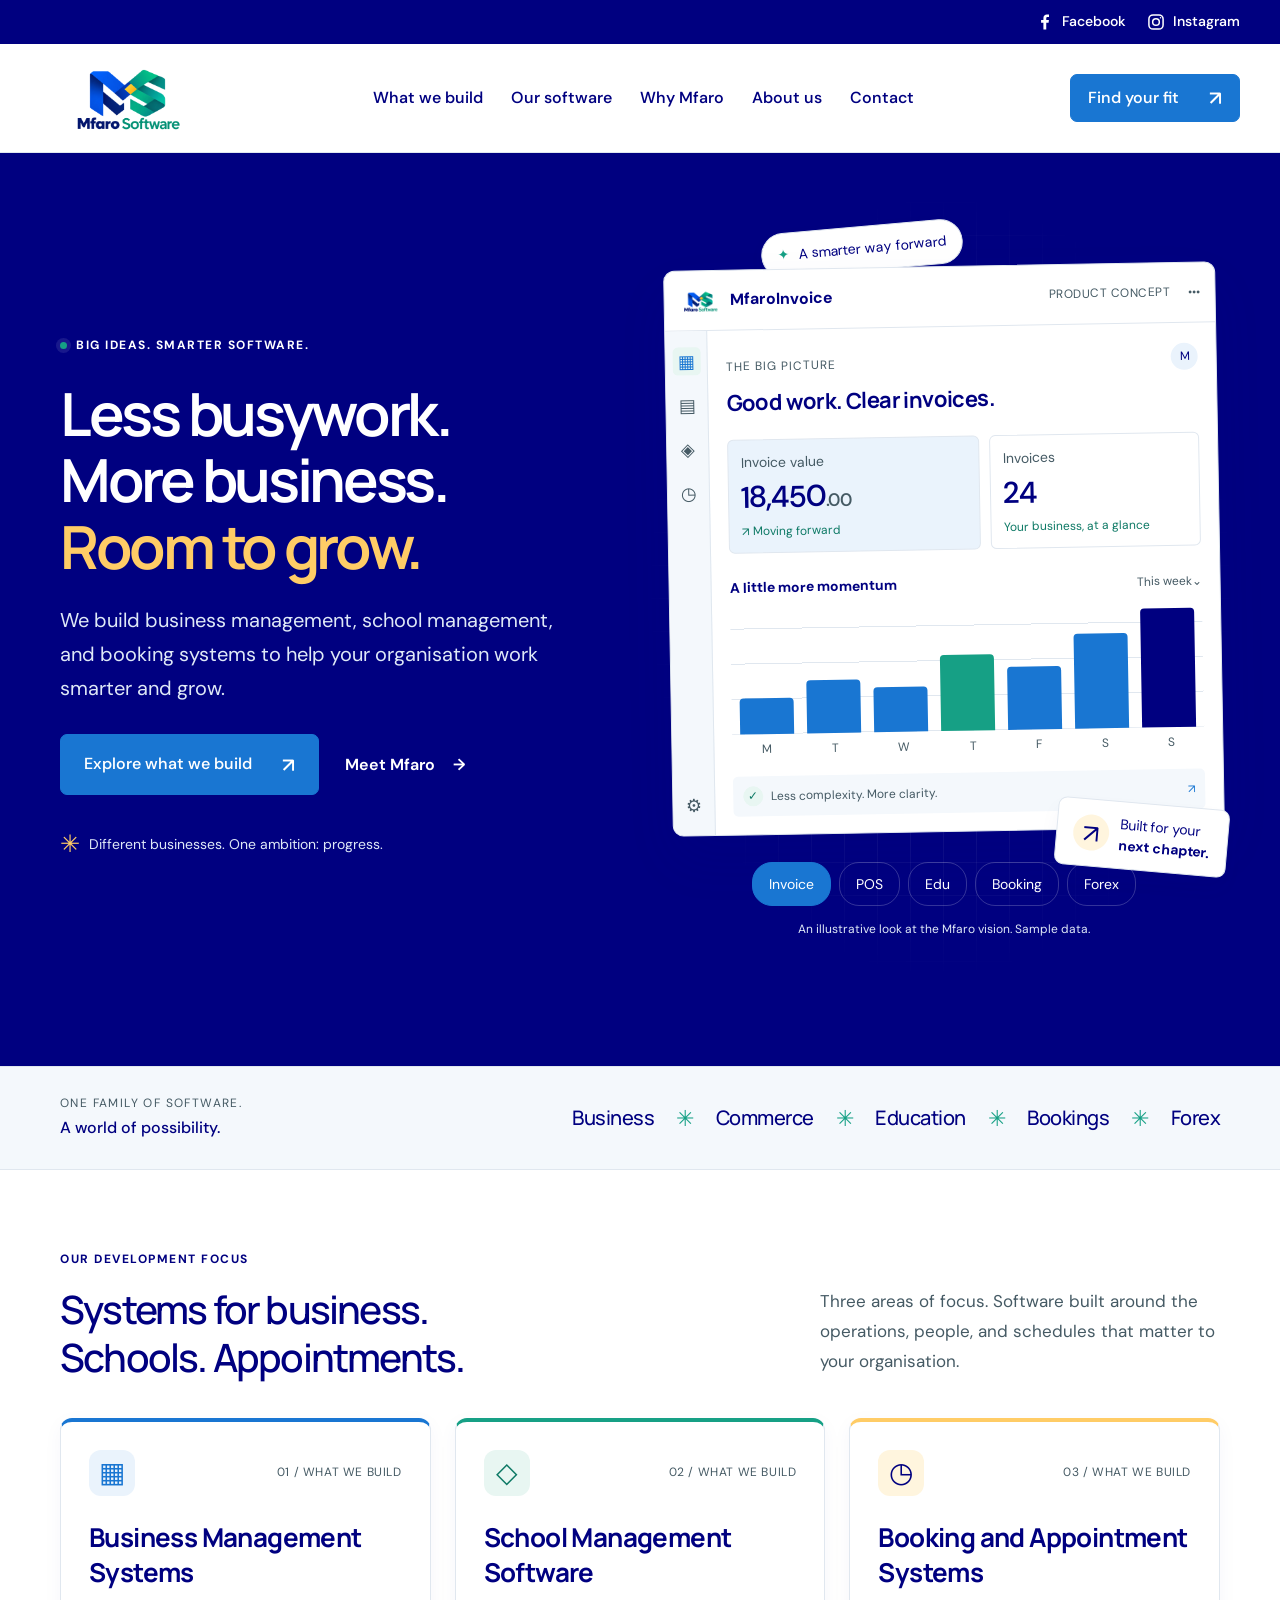
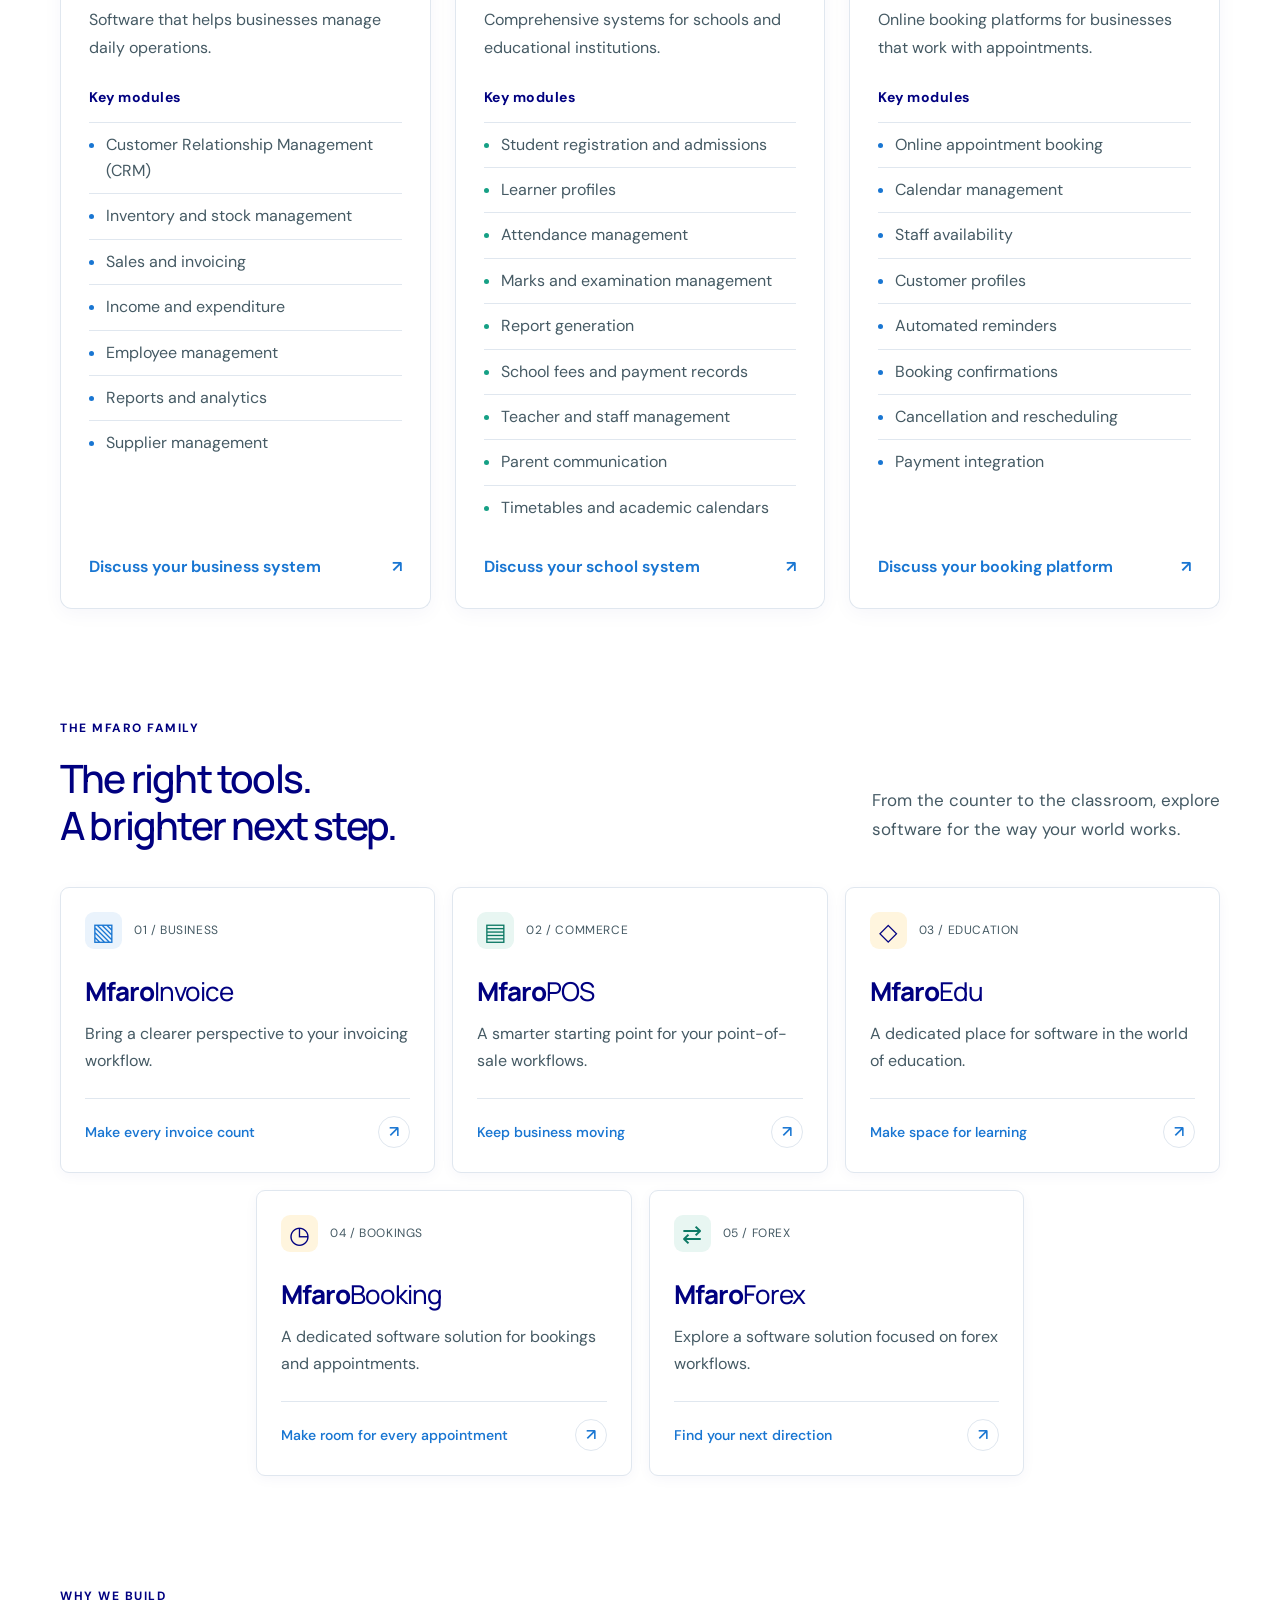
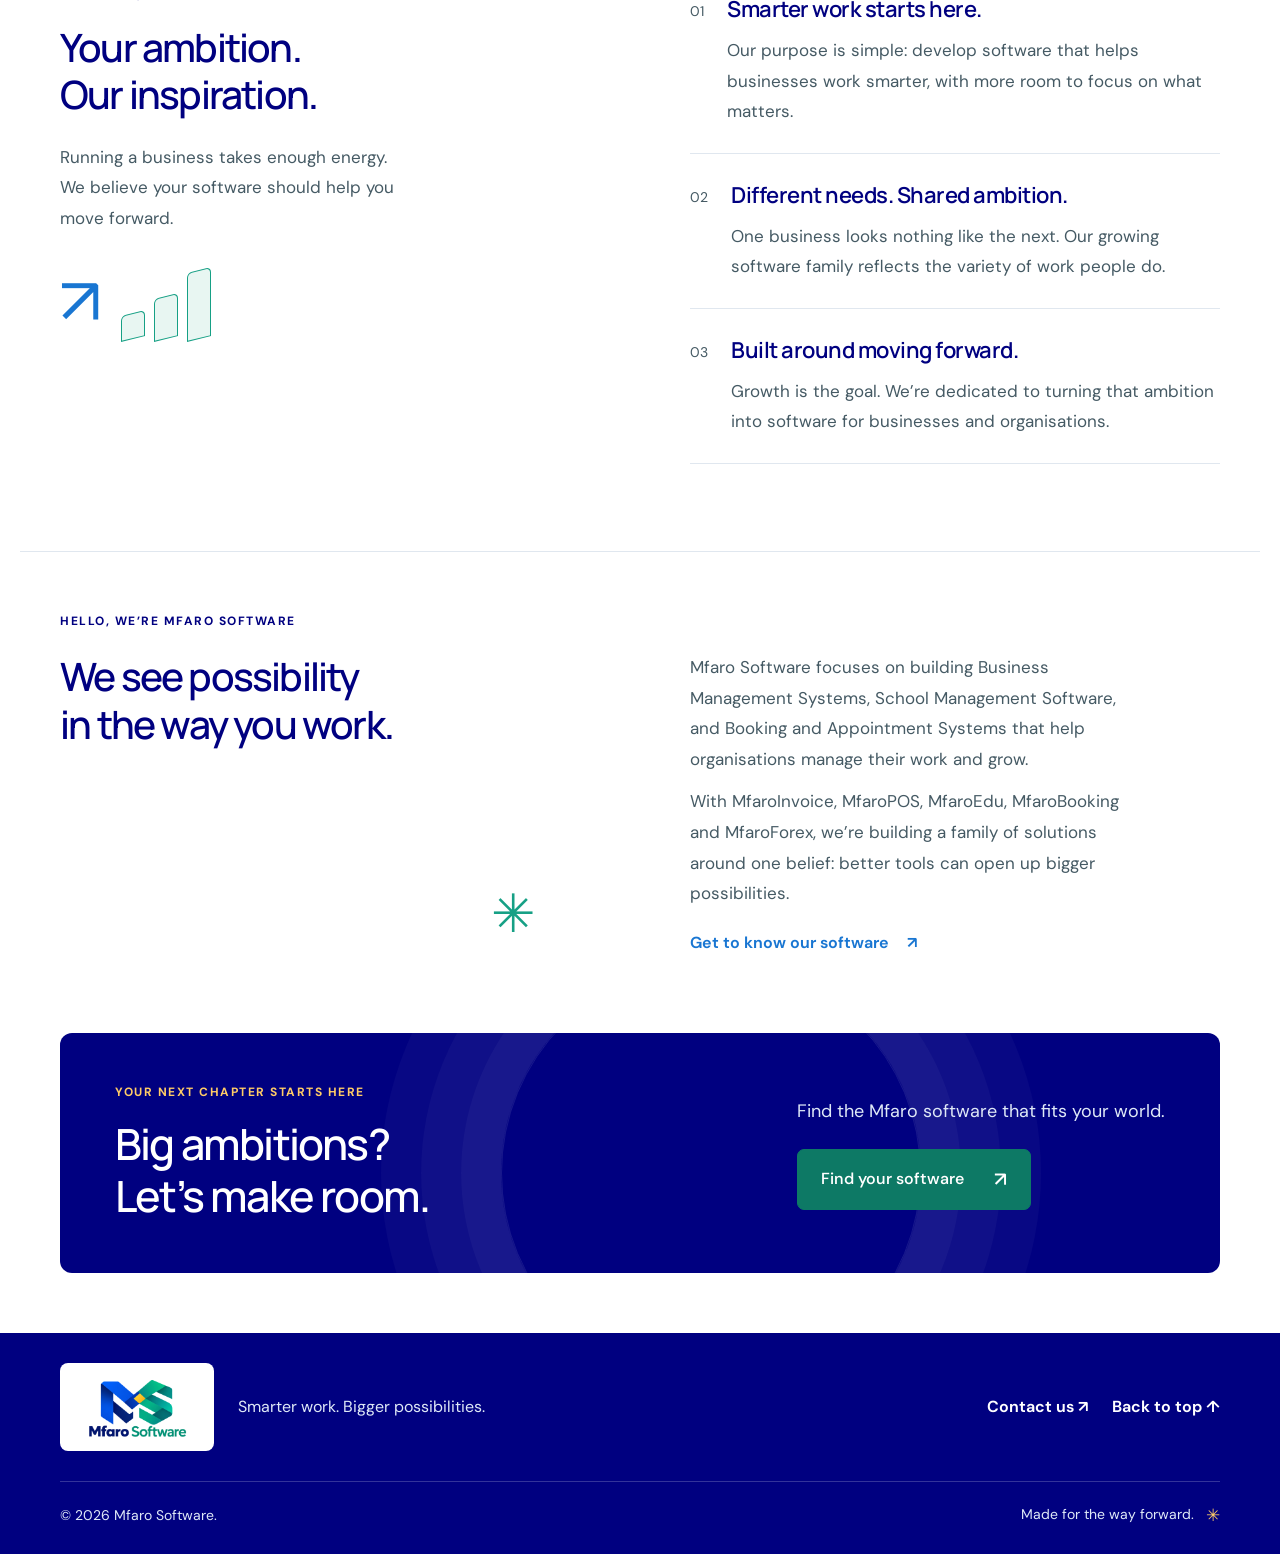
==== commit 6be067a4: "Add social bar, source designer credit and second WhatsApp contact" ====
--- a/index.html
+++ b/index.html
@@ -1,5 +1,7 @@
 <!doctype html>
 <html lang="en">
+<!-- Designer: Andrew Madume +263 77 241 2794, +27 69 467 6511 andrewmadumezw@gmail.com -->
+
 <head>
 <meta charset="UTF-8"><meta name="viewport" content="width=device-width,initial-scale=1">
 <meta name="description" content="Mfaro Software builds Business Management Systems, School Management Software, and Booking and Appointment Systems to help organisations work smarter and grow.">
@@ -8,7 +10,7 @@
 <link rel="stylesheet" href="style.css"><script src="app.js" defer></script>
 </head>
 <body>
-<div class="header-shell"><header class="header"><a href="#" class="brand" aria-label="Mfaro Software home"><img class="brand-image" src="mfaro-software-logo.png" alt="Mfaro Software" width="176" height="92"></a><nav aria-label="Main navigation"><a href="#what-we-build">What we build</a><a href="#solutions">Our software</a><a href="#approach">Why Mfaro</a><a href="#about">About us</a><a href="contact.html">Contact</a></nav><button class="button small finder-open">Find your fit <span>↗</span></button><button class="menu-toggle" aria-expanded="false" aria-label="Toggle navigation">☰</button></header></div>
+<div class="social-bar"><nav class="social-bar-inner" aria-label="Social media"><a href="https://facebook.com/mfarosoftware" target="_blank" rel="noopener noreferrer" aria-label="Mfaro Software on Facebook (opens in a new tab)"><svg viewBox="0 0 24 24" aria-hidden="true" focusable="false"><path fill="currentColor" d="M13.5 21v-8.2h2.8l.4-3.2h-3.2v-2c0-.9.3-1.6 1.6-1.6h1.7V3.1c-.3 0-1.3-.1-2.5-.1-2.5 0-4.2 1.5-4.2 4.3v2.3H7.3v3.2h2.8V21z"/></svg><span>Facebook</span></a><a href="https://instagram.com/mfarosoftware" target="_blank" rel="noopener noreferrer" aria-label="Mfaro Software on Instagram (opens in a new tab)"><svg viewBox="0 0 24 24" fill="none" stroke="currentColor" stroke-width="1.8" aria-hidden="true" focusable="false"><rect x="3.5" y="3.5" width="17" height="17" rx="5"/><circle cx="12" cy="12" r="4"/><circle cx="17.4" cy="6.8" r=".9" fill="currentColor" stroke="none"/></svg><span>Instagram</span></a></nav></div><div class="header-shell"><header class="header"><a href="#" class="brand" aria-label="Mfaro Software home"><img class="brand-image" src="mfaro-software-logo.png" alt="Mfaro Software" width="176" height="92"></a><nav aria-label="Main navigation"><a href="#what-we-build">What we build</a><a href="#solutions">Our software</a><a href="#approach">Why Mfaro</a><a href="#about">About us</a><a href="contact.html">Contact</a></nav><button class="button small finder-open">Find your fit <span>↗</span></button><button class="menu-toggle" aria-expanded="false" aria-label="Toggle navigation">☰</button></header></div>
 <main>
 <div class="hero-shell"><section class="hero wrap"><div class="hero-copy"><div class="eyebrow"><span class="status-dot"></span> BIG IDEAS. SMARTER SOFTWARE.</div><h1>Less busywork.<br>More business.<br><em>Room to grow.</em></h1><p>We build business management, school management, and booking systems to help your organisation work smarter and grow.</p><div class="hero-actions"><a class="button" href="#what-we-build">Explore what we build <span>↗</span></a><a class="text-link" href="#about">Meet Mfaro <span>→</span></a></div><div class="hero-note"><span class="mini-orbit">✳</span> Different businesses. One ambition: progress.</div></div>
 <div class="hero-art"><div class="art-grid"></div><div class="floating-tag"><span>✦</span> A smarter way forward</div><div class="product-window"><div class="window-top"><span class="tiny-logo"><img src="mfaro-software-logo.png" alt="Mfaro Software" width="42" height="28"></span><strong id="preview-title">MfaroInvoice</strong><span class="window-label">PRODUCT CONCEPT</span><span class="dots">•••</span></div><div class="window-body"><aside class="mock-sidebar" aria-hidden="true"><span class="selected">▦</span><span>▤</span><span>◈</span><span>◷</span><span class="sidebar-bottom">⚙</span></aside><div class="mock-main"><div class="mock-heading"><div><small>THE BIG PICTURE</small><h3 id="preview-headline">Good work. Clear invoices.</h3></div><span class="mock-avatar">M</span></div><div class="mock-stats"><div><span id="stat-label">Invoice value</span><strong id="stat-value">18,450<span>.00</span></strong><small>↗ Moving forward</small></div><div class="stat-secondary"><span id="second-label">Invoices</span><strong id="second-value">24</strong><small>Your business, at a glance</small></div></div><div class="chart-header"><strong id="chart-title">A little more momentum</strong><span>This week⌄</span></div><div class="chart" aria-label="Illustrative growth chart"><div class="grid-lines"></div><div class="bars"><i style="--h:29%"></i><i style="--h:43%"></i><i style="--h:37%"></i><i style="--h:62%"></i><i style="--h:51%"></i><i style="--h:77%"></i><i style="--h:96%"></i></div><div class="chart-days"><span>M</span><span>T</span><span>W</span><span>T</span><span>F</span><span>S</span><span>S</span></div></div><div class="mock-bottom"><span class="check">✓</span><span>Less complexity. More clarity.</span><span>↗</span></div></div></div></div><div class="growth-badge"><span>↗</span><div>Built for your<br><strong>next chapter.</strong></div></div><div class="preview-tabs" role="group" aria-label="Explore product concepts"><button data-preview="invoice" class="active" aria-pressed="true">Invoice</button><button data-preview="pos" aria-pressed="false">POS</button><button data-preview="edu" aria-pressed="false">Edu</button><button data-preview="booking" aria-pressed="false">Booking</button><button data-preview="forex" aria-pressed="false">Forex</button></div><p class="concept-note">An illustrative look at the Mfaro vision. Sample data.</p></div></section></div>
--- a/style.css
+++ b/style.css
@@ -329,3 +329,16 @@
 @media(max-width:600px){.development-focus{padding-top:48px;padding-bottom:0}.focus-card{padding:24px}.focus-card ul{display:block}.focus-card h3{font-size:1.5rem}}
 
 .booking-symbol{background:var(--gold-soft);color:var(--primary-navy)}
+
+/* Social links sit above the white main navigation on every page. */
+.social-bar{background:var(--primary-navy);color:var(--white)}
+.social-bar-inner{max-width:1320px;margin:auto;padding:4px 40px;display:flex;justify-content:flex-end;align-items:center;gap:20px;min-height:44px}
+.social-bar a{display:inline-flex;align-items:center;gap:7px;min-height:36px;font-size:.875rem;font-weight:550;border-radius:4px}
+.social-bar svg{width:20px;height:20px;flex-shrink:0}
+.social-bar a:hover{color:var(--gold-accent)}
+.social-bar a:focus-visible{outline-color:var(--gold-accent);outline-offset:3px}
+.whatsapp-numbers{flex:1;min-width:0}
+.whatsapp-numbers a{display:flex;align-items:center;justify-content:space-between;gap:14px;min-height:44px;font-size:1rem;line-height:1.8;color:var(--text-secondary);overflow-wrap:anywhere}
+.whatsapp-numbers a span{color:var(--professional-blue)}
+.whatsapp-numbers a:hover{color:var(--professional-blue);text-decoration:underline;text-underline-offset:4px}
+@media(max-width:760px){.social-bar-inner{padding-left:20px;padding-right:20px;gap:18px}}
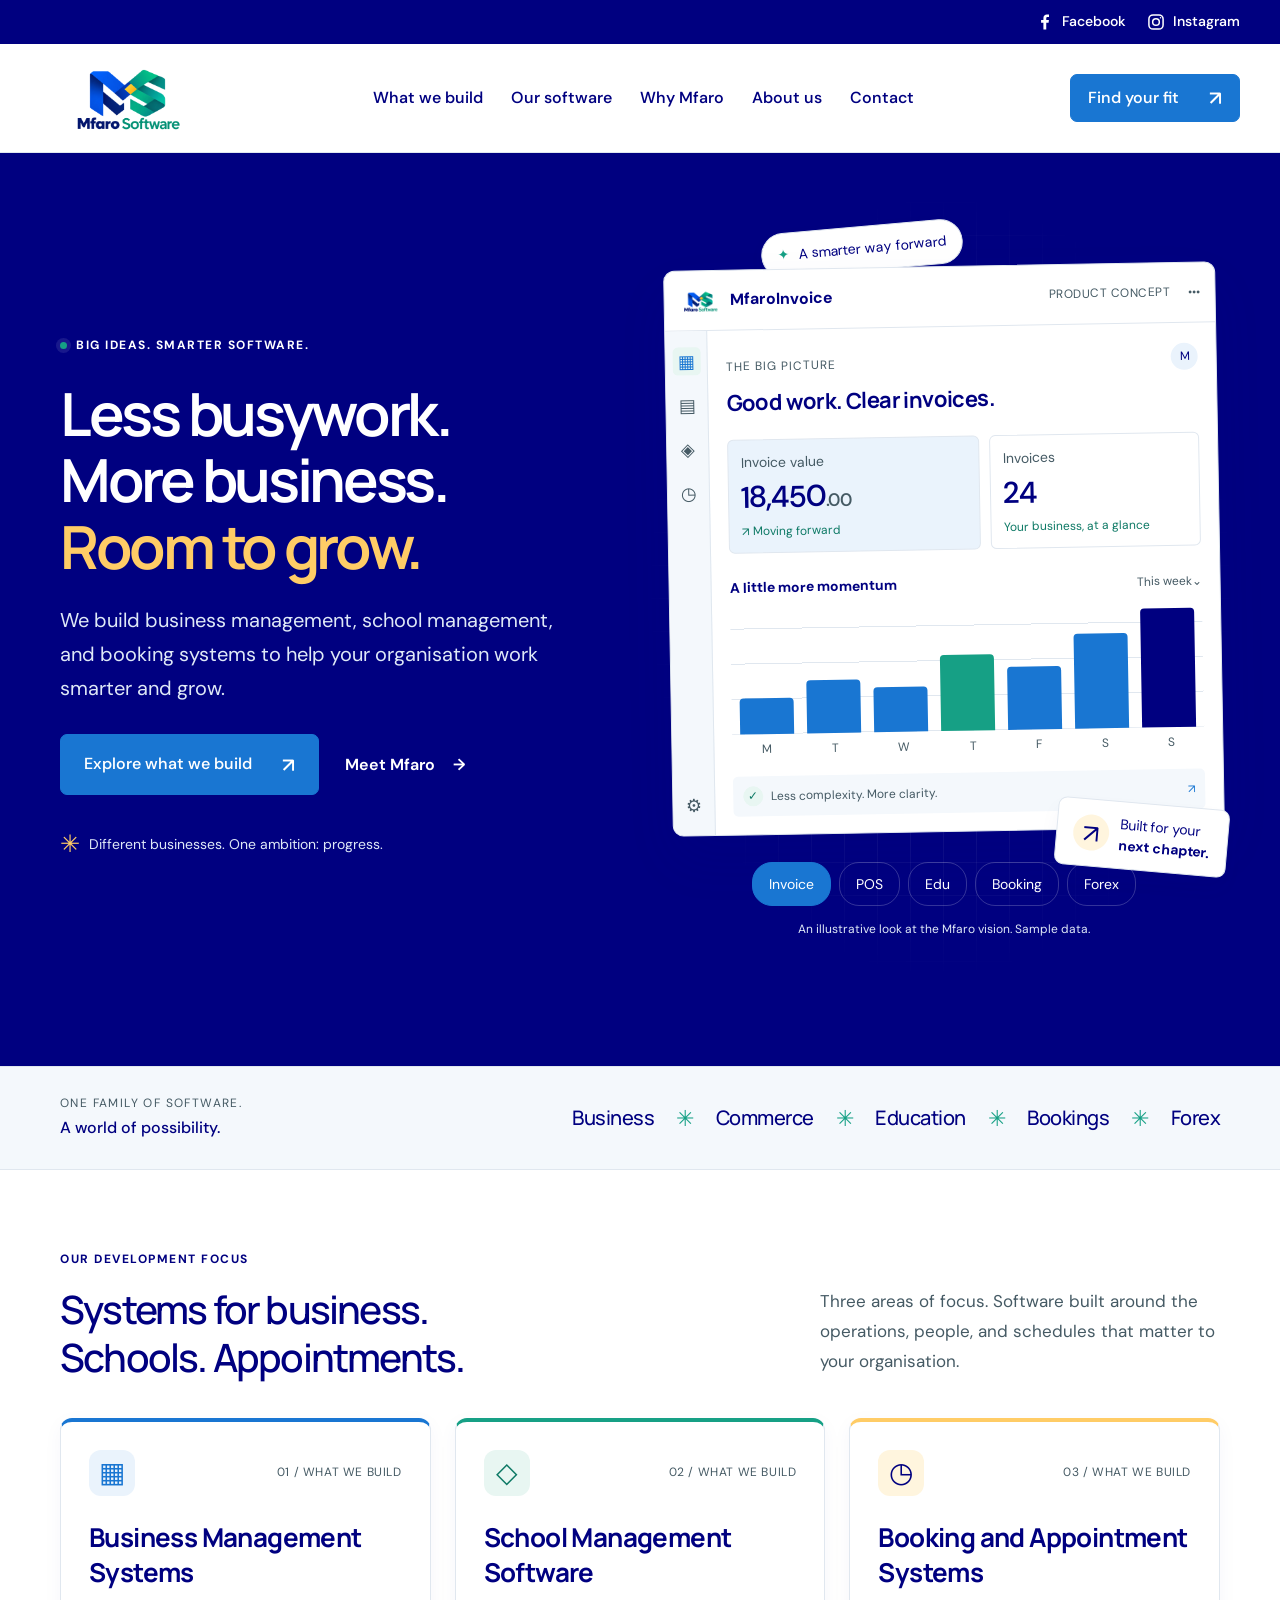
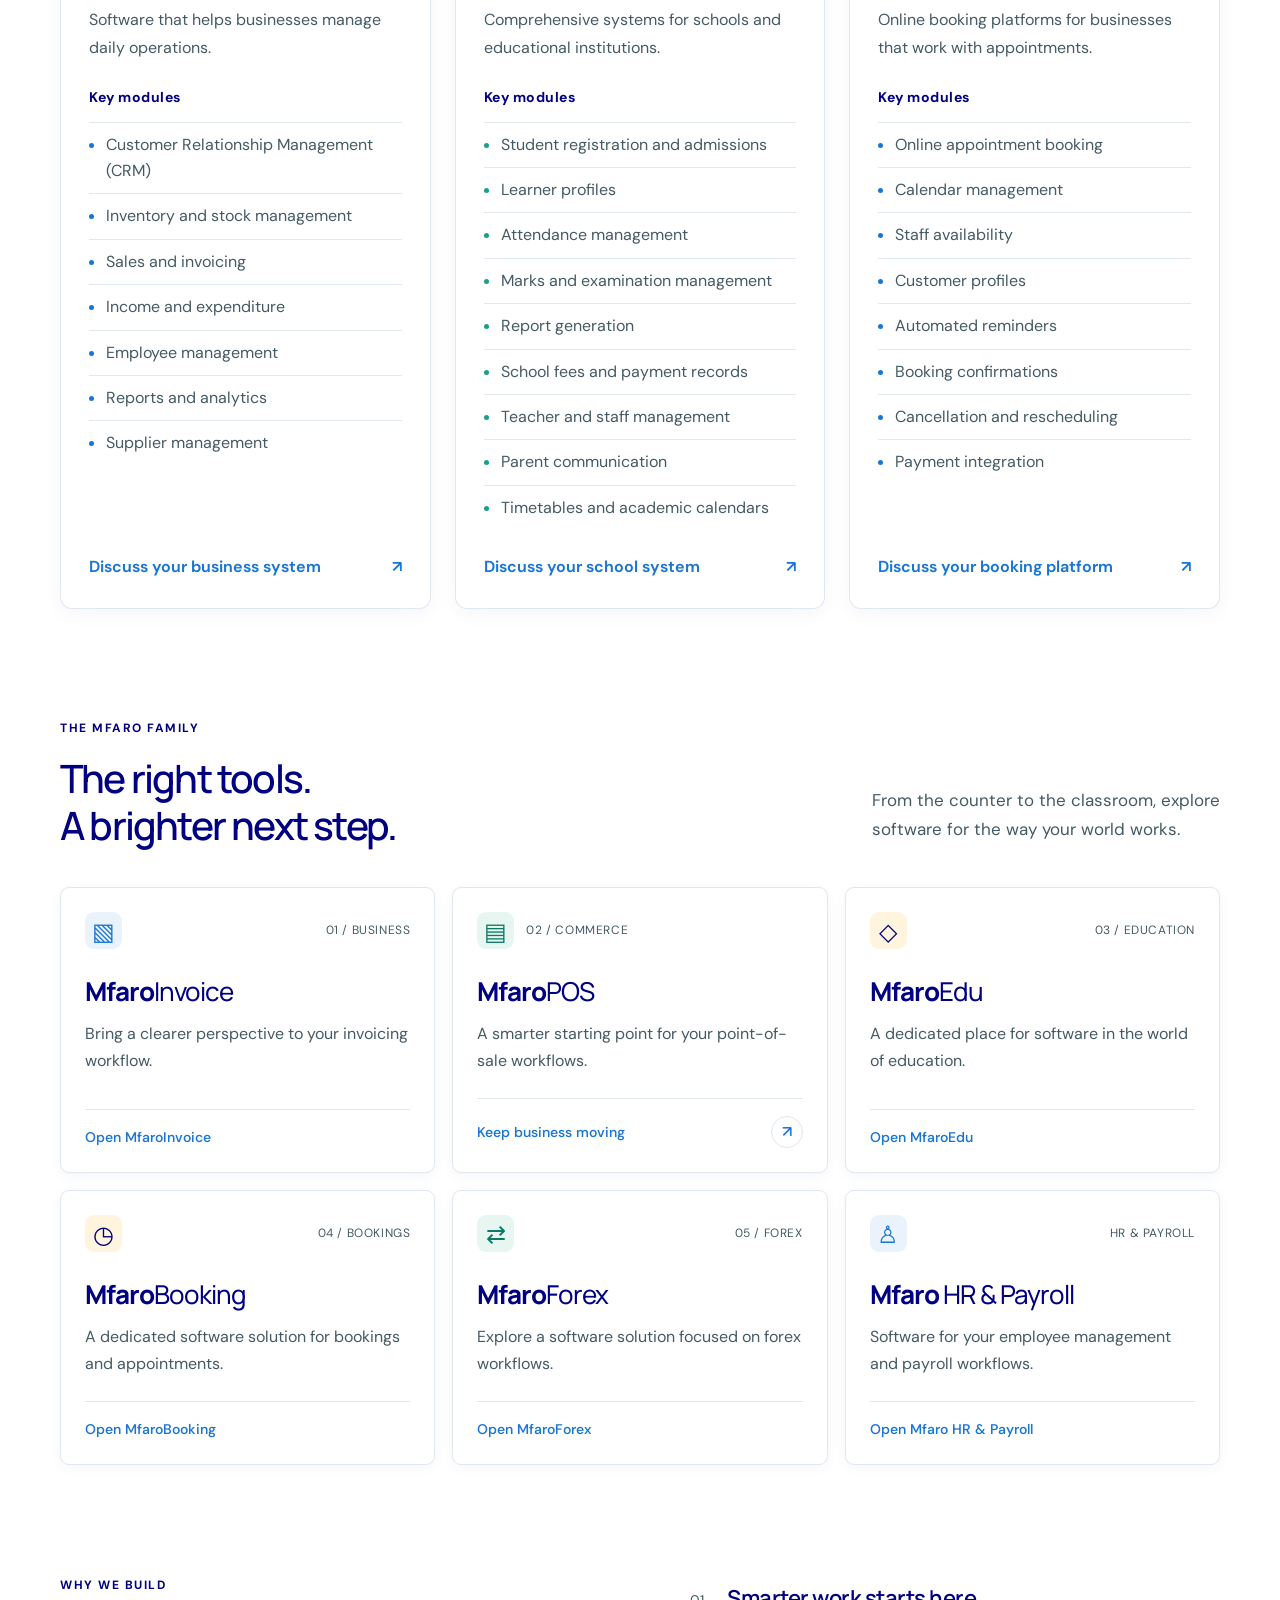
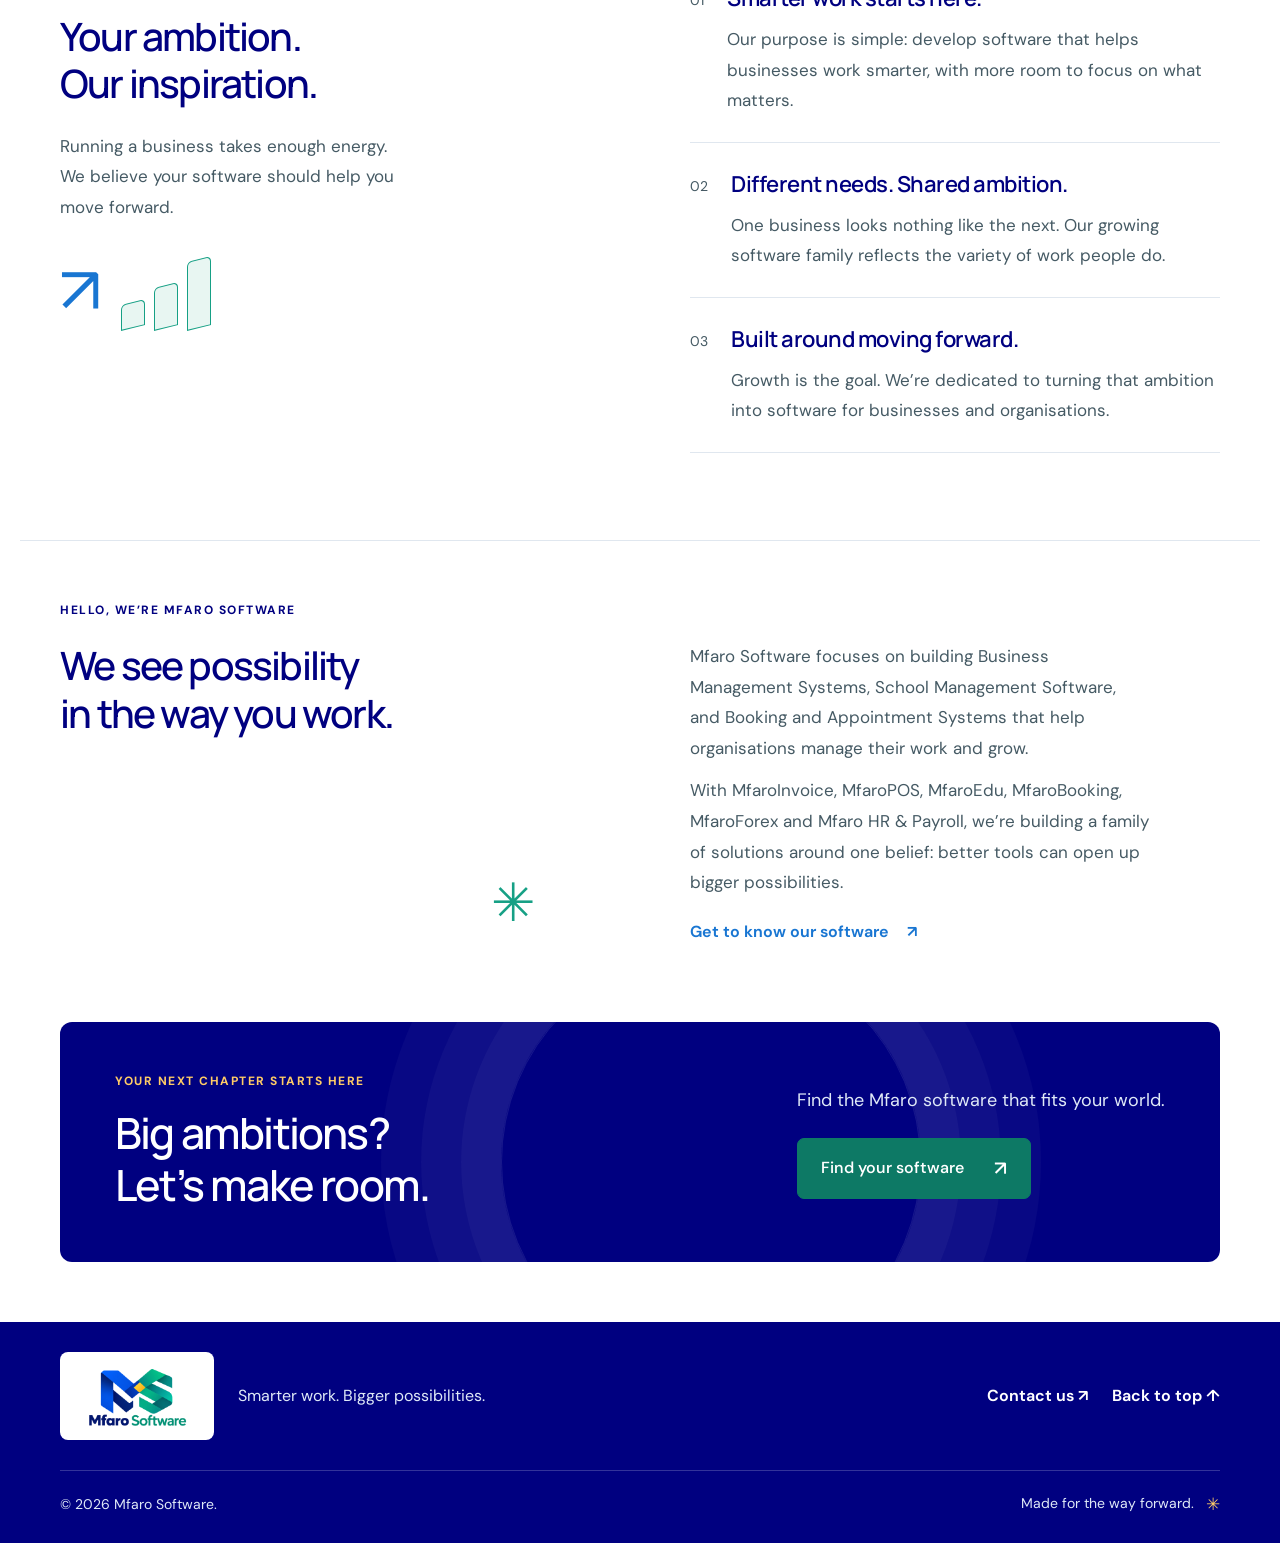
==== commit 0de680a1: "Link software cards to live apps and restore HR and Payroll" ====
--- a/index.html
+++ b/index.html
@@ -17,14 +17,15 @@
 <div class="intro-strip"><div class="wrap strip-inner"><span>ONE FAMILY OF SOFTWARE.<br><strong>A world of possibility.</strong></span><div>Business <span>✳</span> Commerce <span>✳</span> Education <span>✳</span> Bookings <span>✳</span> Forex</div></div></div>
 <section class="development-focus wrap" id="what-we-build" aria-labelledby="focus-title"><div class="section-heading"><div><div class="eyebrow">OUR DEVELOPMENT FOCUS</div><h2 id="focus-title">Systems for business.<br>Schools. Appointments.</h2></div><p>Three areas of focus. Software built around the operations, people, and schedules that matter to your organisation.</p></div><div class="focus-grid"><article class="focus-card focus-business"><div class="focus-card-top"><span class="focus-icon" aria-hidden="true">▦</span><span class="focus-number">01 / WHAT WE BUILD</span></div><h3>Business Management Systems</h3><p>Software that helps businesses manage daily operations.</p><h4>Key modules</h4><ul><li>Customer Relationship Management (CRM)</li><li>Inventory and stock management</li><li>Sales and invoicing</li><li>Income and expenditure</li><li>Employee management</li><li>Reports and analytics</li><li>Supplier management</li></ul><a class="text-link focus-contact" href="contact.html?interest=business">Discuss your business system <span aria-hidden="true">↗</span></a></article><article class="focus-card focus-school"><div class="focus-card-top"><span class="focus-icon" aria-hidden="true">◇</span><span class="focus-number">02 / WHAT WE BUILD</span></div><h3>School Management Software</h3><p>Comprehensive systems for schools and educational institutions.</p><h4>Key modules</h4><ul><li>Student registration and admissions</li><li>Learner profiles</li><li>Attendance management</li><li>Marks and examination management</li><li>Report generation</li><li>School fees and payment records</li><li>Teacher and staff management</li><li>Parent communication</li><li>Timetables and academic calendars</li></ul><a class="text-link focus-contact" href="contact.html?interest=school">Discuss your school system <span aria-hidden="true">↗</span></a></article><article class="focus-card focus-booking"><div class="focus-card-top"><span class="focus-icon" aria-hidden="true">◷</span><span class="focus-number">03 / WHAT WE BUILD</span></div><h3>Booking and Appointment Systems</h3><p>Online booking platforms for businesses that work with appointments.</p><h4>Key modules</h4><ul><li>Online appointment booking</li><li>Calendar management</li><li>Staff availability</li><li>Customer profiles</li><li>Automated reminders</li><li>Booking confirmations</li><li>Cancellation and rescheduling</li><li>Payment integration</li></ul><a class="text-link focus-contact" href="contact.html?interest=booking">Discuss your booking platform <span aria-hidden="true">↗</span></a></article></div></section>
 <section class="solutions wrap" id="solutions"><div class="section-heading"><div><div class="eyebrow">THE MFARO FAMILY</div><h2>The right tools.<br>A brighter next step.</h2></div><p>From the counter to the classroom, explore<br class="desktop"> software for the way your world works.</p></div><div class="product-grid">
-<button class="product-card" data-product="invoice"><span class="product-top"><span class="product-symbol invoice-symbol">▧</span><span class="product-index">01 / BUSINESS</span></span><h3>Mfaro<span>Invoice</span></h3><p>Bring a clearer perspective to your invoicing workflow.</p><span class="product-bottom"><span>Make every invoice count</span><span class="arrow-circle">↗</span></span></button>
+<a class="product-card" data-product="invoice" href="https://mfaro-invoice.vercel.app"><span class="product-top"><span class="product-symbol invoice-symbol">▧</span><span class="product-index">01 / BUSINESS</span></span><h3>Mfaro<span>Invoice</span></h3><p>Bring a clearer perspective to your invoicing workflow.</p><span class="product-bottom"><span>Open MfaroInvoice</span></span></a>
 <button class="product-card" data-product="pos"><span class="product-top"><span class="product-symbol pos-symbol">▤</span><span class="product-index">02 / COMMERCE</span></span><h3>Mfaro<span>POS</span></h3><p>A smarter starting point for your point-of-sale workflows.</p><span class="product-bottom"><span>Keep business moving</span><span class="arrow-circle">↗</span></span></button>
-<button class="product-card" data-product="edu"><span class="product-top"><span class="product-symbol edu-symbol">◇</span><span class="product-index">03 / EDUCATION</span></span><h3>Mfaro<span>Edu</span></h3><p>A dedicated place for software in the world of education.</p><span class="product-bottom"><span>Make space for learning</span><span class="arrow-circle">↗</span></span></button>
-<button class="product-card" data-product="booking"><span class="product-top"><span class="product-symbol booking-symbol" aria-hidden="true">◷</span><span class="product-index">04 / BOOKINGS</span></span><h3>Mfaro<span>Booking</span></h3><p>A dedicated software solution for bookings and appointments.</p><span class="product-bottom"><span>Make room for every appointment</span><span class="arrow-circle">↗</span></span></button>
-<button class="product-card" data-product="forex"><span class="product-top"><span class="product-symbol forex-symbol">⇄</span><span class="product-index">05 / FOREX</span></span><h3>Mfaro<span>Forex</span></h3><p>Explore a software solution focused on forex workflows.</p><span class="product-bottom"><span>Find your next direction</span><span class="arrow-circle">↗</span></span></button>
+<a class="product-card" data-product="edu" href="https://mfaro-edu.vercel.app/"><span class="product-top"><span class="product-symbol edu-symbol">◇</span><span class="product-index">03 / EDUCATION</span></span><h3>Mfaro<span>Edu</span></h3><p>A dedicated place for software in the world of education.</p><span class="product-bottom"><span>Open MfaroEdu</span></span></a>
+<a class="product-card" data-product="booking" href="https://mfarobooking.vercel.app/"><span class="product-top"><span class="product-symbol booking-symbol" aria-hidden="true">◷</span><span class="product-index">04 / BOOKINGS</span></span><h3>Mfaro<span>Booking</span></h3><p>A dedicated software solution for bookings and appointments.</p><span class="product-bottom"><span>Open MfaroBooking</span></span></a>
+<a class="product-card" data-product="forex" href="https://mfaro-forex-delta.vercel.app/"><span class="product-top"><span class="product-symbol forex-symbol">⇄</span><span class="product-index">05 / FOREX</span></span><h3>Mfaro<span>Forex</span></h3><p>Explore a software solution focused on forex workflows.</p><span class="product-bottom"><span>Open MfaroForex</span></span></a>
+<a class="product-card" data-product="hr" href="https://mfarohr-payroll.vercel.app/"><span class="product-top"><span class="product-symbol hr-symbol" aria-hidden="true">♙</span><span class="product-index">HR &amp; PAYROLL</span></span><h3>Mfaro<span> HR &amp; Payroll</span></h3><p>Software for your employee management and payroll workflows.</p><span class="product-bottom"><span>Open Mfaro HR &amp; Payroll</span></span></a>
 </div></section>
 <section class="approach wrap" id="approach"><div class="approach-title"><div class="eyebrow">WHY WE BUILD</div><h2>Your ambition.<br>Our inspiration.</h2><p>Running a business takes enough energy.<br>We believe your software should help you<br class="desktop"> move forward.</p><div class="line-art" aria-hidden="true"><span>↗</span><i></i><i></i><i></i></div></div><div class="principles"><article><span>01</span><div><h3>Smarter work starts here.</h3><p>Our purpose is simple: develop software that helps businesses work smarter, with more room to focus on what matters.</p></div></article><article><span>02</span><div><h3>Different needs. Shared ambition.</h3><p>One business looks nothing like the next. Our growing software family reflects the variety of work people do.</p></div></article><article><span>03</span><div><h3>Built around moving forward.</h3><p>Growth is the goal. We’re dedicated to turning that ambition into software for businesses and organisations.</p></div></article></div></section>
-<section class="about wrap" id="about"><div class="eyebrow">HELLO, WE’RE MFARO SOFTWARE</div><h2>We see possibility<br>in the way you work.</h2><div class="about-text"><p>Mfaro Software focuses on building Business Management Systems, School Management Software, and Booking and Appointment Systems that help organisations manage their work and grow.</p><p>With MfaroInvoice, MfaroPOS, MfaroEdu, MfaroBooking and MfaroForex, we’re building a family of solutions around one belief: better tools can open up bigger possibilities.</p><a class="text-link" href="#solutions">Get to know our software <span>↗</span></a></div><span class="about-star" aria-hidden="true">✳</span></section>
+<section class="about wrap" id="about"><div class="eyebrow">HELLO, WE’RE MFARO SOFTWARE</div><h2>We see possibility<br>in the way you work.</h2><div class="about-text"><p>Mfaro Software focuses on building Business Management Systems, School Management Software, and Booking and Appointment Systems that help organisations manage their work and grow.</p><p>With MfaroInvoice, MfaroPOS, MfaroEdu, MfaroBooking, MfaroForex and Mfaro HR &amp; Payroll, we’re building a family of solutions around one belief: better tools can open up bigger possibilities.</p><a class="text-link" href="#solutions">Get to know our software <span>↗</span></a></div><span class="about-star" aria-hidden="true">✳</span></section>
 <section class="cta wrap"><div><div class="eyebrow">YOUR NEXT CHAPTER STARTS HERE</div><h2>Big ambitions?<br>Let’s make room.</h2></div><div><p>Find the Mfaro software that fits your world.</p><button class="button light finder-open">Find your software <span>↗</span></button></div><div class="cta-orbit" aria-hidden="true"></div></section>
 </main><div class="footer-shell"><footer class="wrap"><div class="footer-top"><a href="#" class="brand"><img class="brand-image" src="mfaro-software-logo.png" alt="Mfaro Software" width="176" height="92"></a><p>Smarter work. Bigger possibilities.</p><a class="text-link footer-contact" href="contact.html">Contact us ↗</a><a class="text-link" href="#">Back to top ↑</a></div><div class="footer-bottom"><span>© <span id="year">2026</span> Mfaro Software.</span><span>Made for the way forward. <span class="footer-star">✳</span></span></div></footer></div>
 <dialog id="product-dialog" aria-labelledby="dialog-title"><button class="close-dialog" aria-label="Close dialog">×</button><div id="dialog-content"></div></dialog>
--- a/style.css
+++ b/style.css
@@ -215,14 +215,14 @@
 @media(max-width:360px){.header .brand-image{width:105px}.header .button{gap:6px;padding:9px;font-size:.8125rem}.header{gap:8px;padding:0 16px}}
 
 
-/* Five products stay spacious and readable at each breakpoint. */
+/* Six products stay spacious and readable at each breakpoint. */
 .product-grid{grid-template-columns:repeat(6,minmax(0,1fr))}
 .product-card{grid-column:span 2}
-.product-card:nth-child(4){grid-column:2 / span 2}
+.product-card:nth-child(4){grid-column:span 2}
 .hr-symbol{background:var(--blue-soft);color:var(--professional-blue)}
 .strip-inner{flex-wrap:wrap}
 .strip-inner>div{row-gap:14px}
-@media(max-width:1100px){.product-grid{grid-template-columns:repeat(2,minmax(0,1fr))}.product-card,.product-card:nth-child(4){grid-column:auto}.product-card:last-child{grid-column:1 / -1}}
+@media(max-width:1100px){.product-grid{grid-template-columns:repeat(2,minmax(0,1fr))}.product-card,.product-card:nth-child(4){grid-column:auto}.product-card:last-child{grid-column:auto}}
 @media(max-width:600px){.product-grid{grid-template-columns:1fr}.product-card,.product-card:nth-child(4),.product-card:last-child{grid-column:auto}}
 /* White navigation across both pages. */
 .header-shell{background:var(--white);border-bottom:1px solid var(--border-color)}
